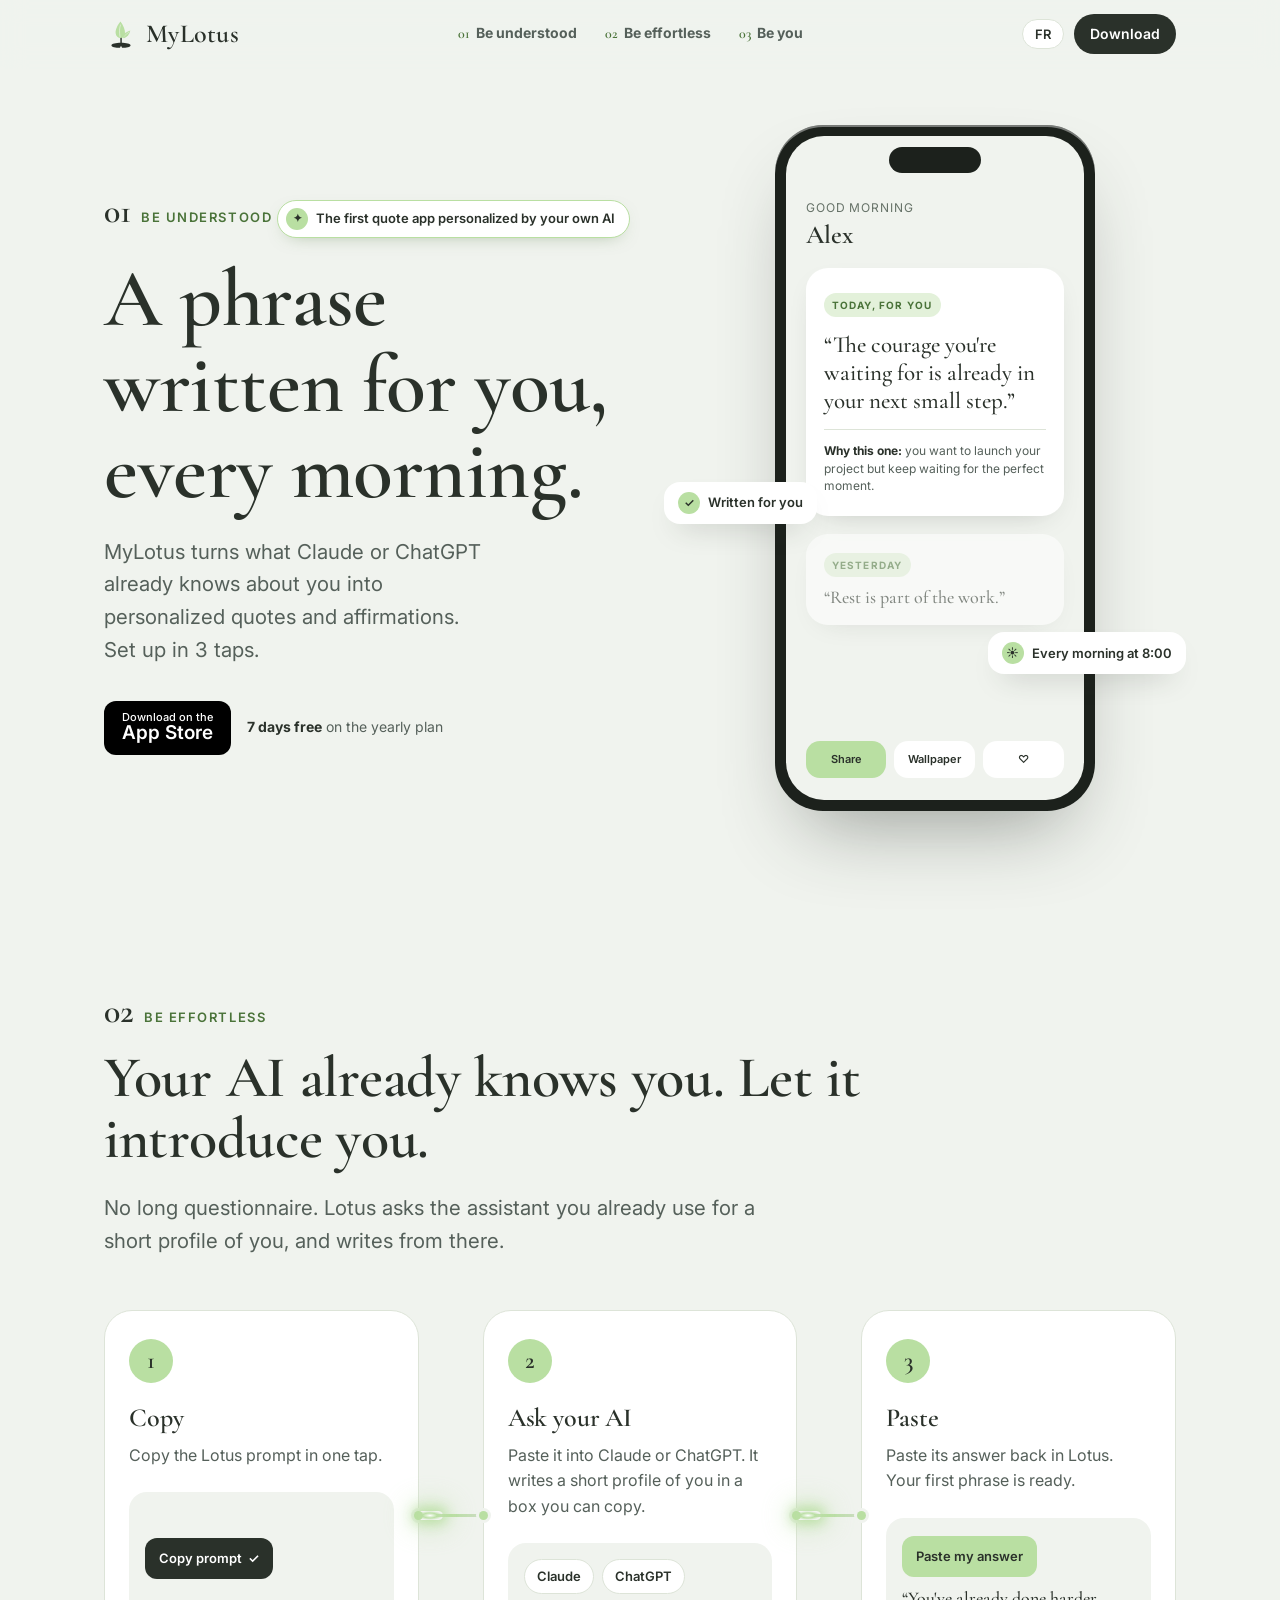
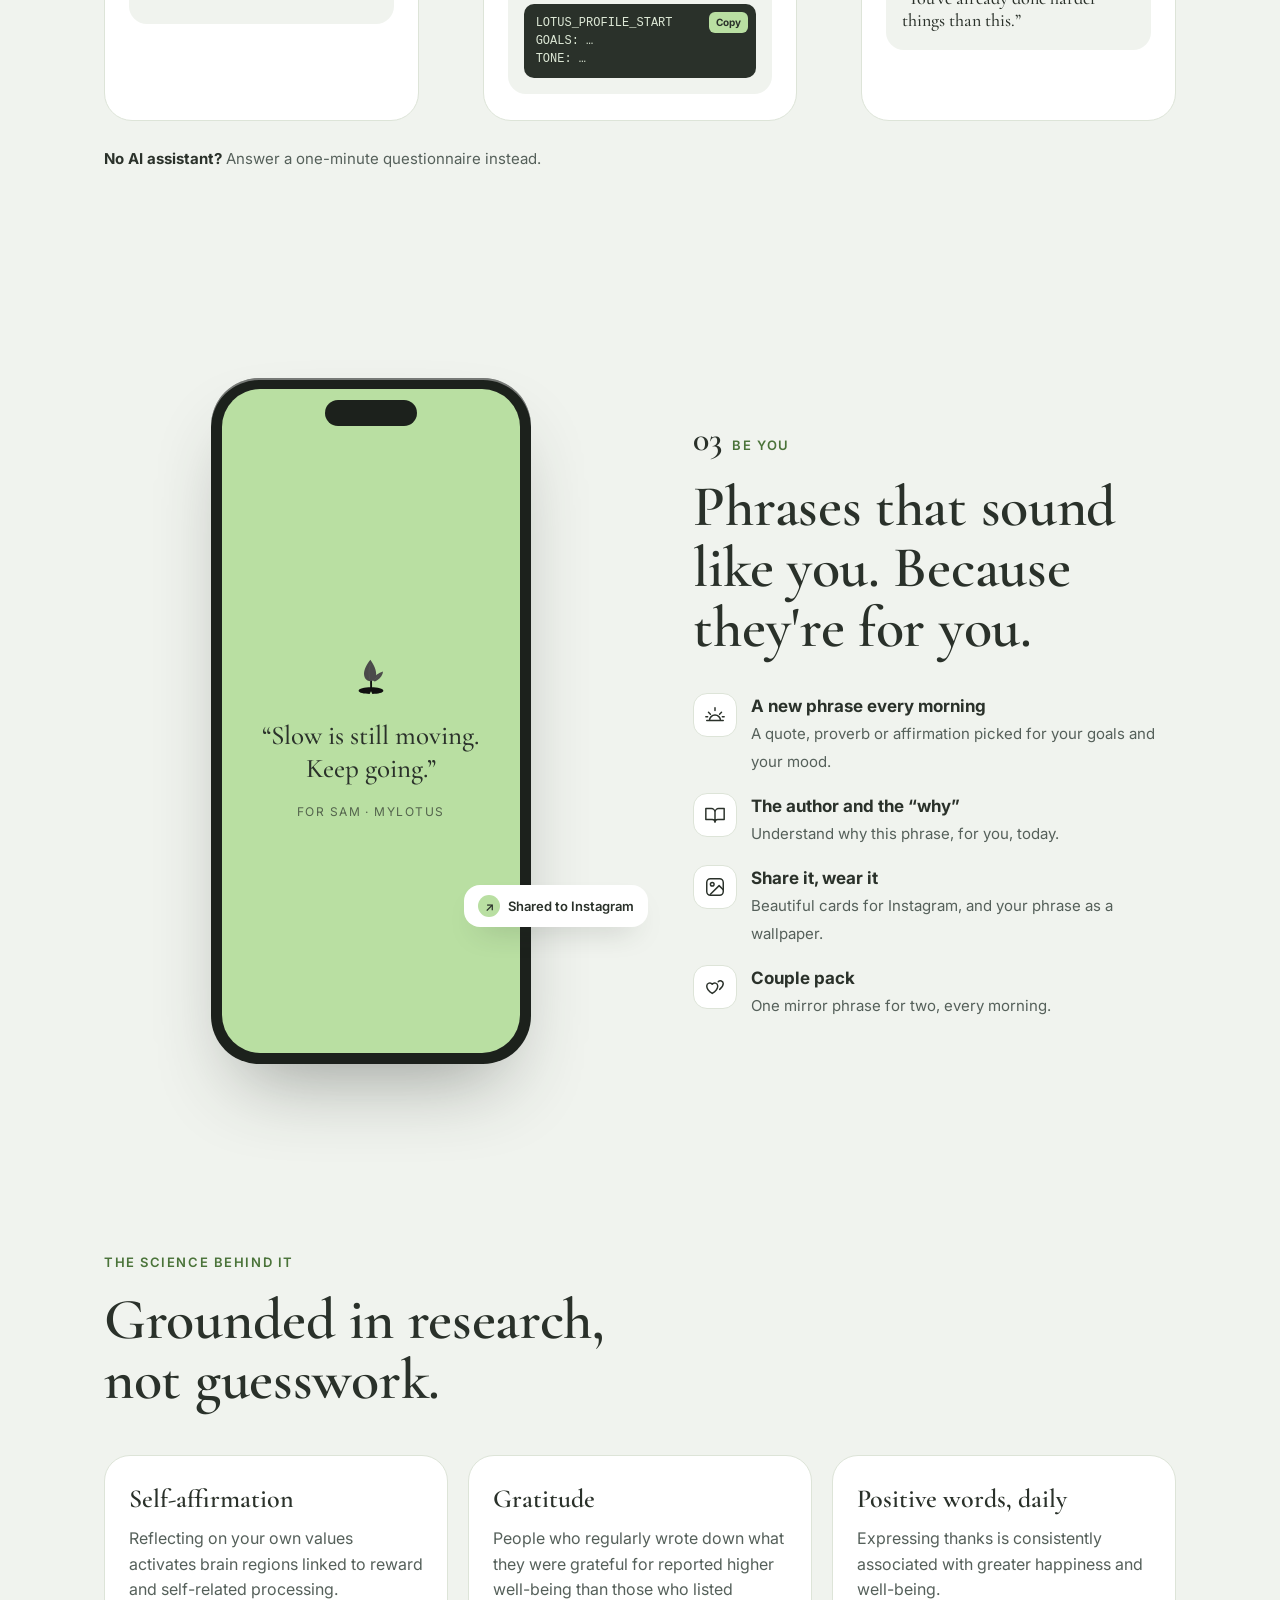
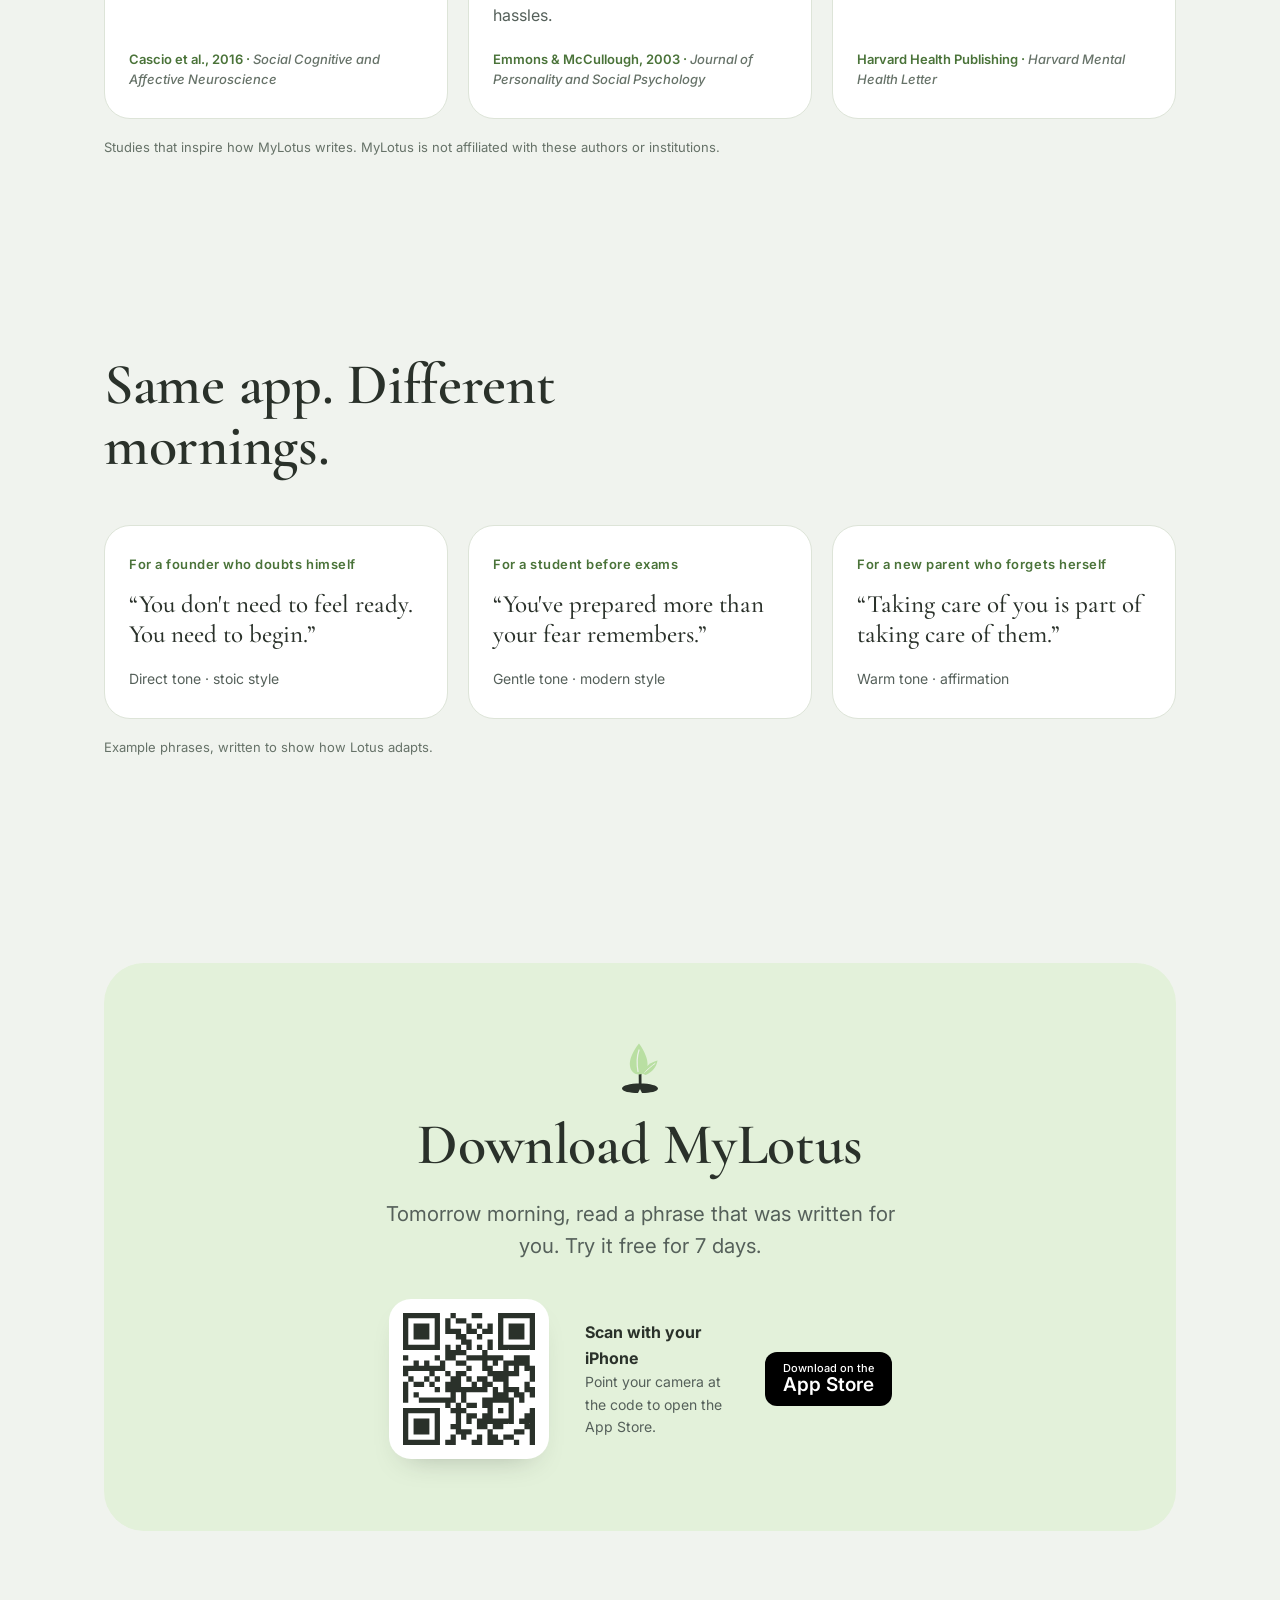
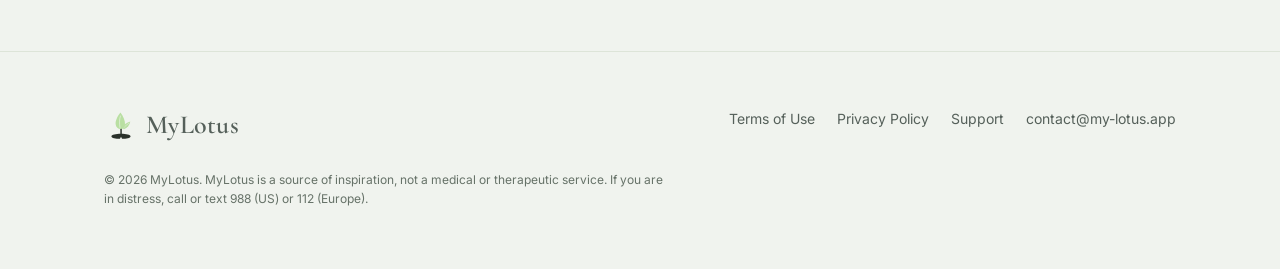
==== index.html @ 2cce99d3 "Landing: hero badge, glowing cord between steps, research section; remove benefits Co-Authored-By: C" ====
<!doctype html>
<html lang="en">
<head>
<meta charset="utf-8">
<meta name="viewport" content="width=device-width, initial-scale=1">
<title>MyLotus: Personalized Quotes &amp; Daily Affirmations</title>
<meta name="description" content="MyLotus turns what Claude or ChatGPT already knows about you into a personalized phrase every morning. Set up in 3 taps.">
<meta property="og:title" content="MyLotus: a phrase written for you, every morning">
<meta property="og:description" content="Personalized quotes and affirmations from what your AI already knows about you. Set up in 3 taps.">
<meta property="og:type" content="website">
<meta property="og:url" content="https://my-lotus.app/">
<meta name="theme-color" content="#F0F3EE">
<link rel="icon" href="/assets/favicon.svg" type="image/svg+xml">
<link rel="preconnect" href="https://fonts.googleapis.com">
<link rel="preconnect" href="https://fonts.gstatic.com" crossorigin>
<link href="https://fonts.googleapis.com/css2?family=Cormorant+Garamond:wght@500;600&family=Inter:wght@400;600;700&display=swap" rel="stylesheet">
<link rel="stylesheet" href="/assets/site.css">
</head>
<body>

<header class="site-header" id="top">
  <div class="container nav">
    <a class="brand" href="#top"><img src="/assets/logo.svg" alt="">MyLotus</a>
    <nav class="nav-links" aria-label="Sections">
      <a href="#one"><span>01</span><b data-i18n="nav1">Be understood</b></a>
      <a href="#two"><span>02</span><b data-i18n="nav2">Be effortless</b></a>
      <a href="#three"><span>03</span><b data-i18n="nav3">Be you</b></a>
    </nav>
    <div class="nav-right">
      <button class="lang-btn" id="langBtn" type="button" aria-label="Change language">FR</button>
      <a class="btn-dl js-store" href="#download" data-i18n="navCta">Download</a>
    </div>
  </div>
</header>

<main>

<!-- 01 HERO -->
<section class="hero" id="one">
  <div class="container split">
    <div class="reveal">
      <div class="eyebrow"><b>01</b><span data-i18n="eyebrow1">Be understood</span></div>
      <div class="first-badge"><span class="spark">✦</span><span data-i18n="firstBadge">The first quote app personalized by your own AI</span></div>
      <h1 style="margin-top:18px" data-i18n="h1">A phrase written for you, every morning.</h1>
      <p class="lead" data-i18n="lead1">MyLotus turns what Claude or ChatGPT already knows about you into personalized quotes and affirmations. Set up in 3 taps.</p>
      <div class="cta-row">
        <a class="badge js-store" href="#download"><img class="js-badge" src="https://tools.applemarketingtools.com/api/badges/download-on-the-app-store/black/en-us?size=250x83" alt="Download on the App Store" width="162" height="54"></a>
        <span class="trial" data-i18n="trial"><strong>7 days free</strong> on the yearly plan</span>
      </div>
    </div>
    <div class="split-media media-wrap reveal">
      <div class="phone" aria-hidden="true">
        <div class="screen">
          <div class="hello" data-i18n="mHello">Good morning</div>
          <div class="name">Alex</div>
          <div class="qcard">
            <span class="tag" data-i18n="mTag">Today, for you</span>
            <blockquote data-i18n="mQuote">“The courage you're waiting for is already in your next small step.”</blockquote>
            <div class="why" data-i18n="mWhy"><b>Why this one:</b> you want to launch your project but keep waiting for the perfect moment.</div>
          </div>
          <div class="qcard soft">
            <span class="tag" data-i18n="mTag2">Yesterday</span>
            <blockquote data-i18n="mQuote2">“Rest is part of the work.”</blockquote>
          </div>
          <div class="actions"><span class="on" data-i18n="mShare">Share</span><span data-i18n="mWall">Wallpaper</span><span>♡</span></div>
        </div>
      </div>
      <div class="float f1"><i>✓</i><span data-i18n="float1">Written for you</span></div>
      <div class="float f2"><i>☀</i><span data-i18n="float2">Every morning at 8:00</span></div>
    </div>
  </div>
</section>

<!-- 02 HOW IT WORKS -->
<section id="two">
  <div class="container">
    <div class="steps-head reveal">
      <div class="eyebrow"><b>02</b><span data-i18n="eyebrow2">Be effortless</span></div>
      <h2 style="margin-top:18px" data-i18n="h2">Your AI already knows you. Let it introduce you.</h2>
      <p class="lead" style="max-width:52ch" data-i18n="lead2">No long questionnaire. Lotus asks the assistant you already use for a short profile of you, and writes from there.</p>
    </div>
    <div class="steps">
      <div class="step reveal">
        <div class="num">1</div>
        <h3 data-i18n="s1t">Copy</h3>
        <p data-i18n="s1p">Copy the Lotus prompt in one tap.</p>
        <div class="mock"><span class="pill ink" data-i18n="s1m">Copy prompt&nbsp;&nbsp;✓</span></div>
      </div>
      <div class="link" aria-hidden="true"><i></i></div>
      <div class="step reveal">
        <div class="num">2</div>
        <h3 data-i18n="s2t">Ask your AI</h3>
        <p data-i18n="s2p">Paste it into Claude or ChatGPT. It writes a short profile of you in a box you can copy.</p>
        <div class="mock">
          <div class="chips"><span class="ai-chip"><img src="/assets/ai-claude.svg" alt="" onerror="this.remove()">Claude</span><span class="ai-chip"><img src="/assets/ai-chatgpt.svg" alt="" onerror="this.remove()">ChatGPT</span></div>
          <div class="code"><em data-i18n="s2copy">Copy</em>LOTUS_PROFILE_START<br>GOALS: …<br>TONE: …</div>
        </div>
      </div>
      <div class="link l2" aria-hidden="true"><i></i></div>
      <div class="step reveal">
        <div class="num">3</div>
        <h3 data-i18n="s3t">Paste</h3>
        <p data-i18n="s3p">Paste its answer back in Lotus. Your first phrase is ready.</p>
        <div class="mock">
          <span class="pill sage" data-i18n="s3m">Paste my answer</span>
          <div class="mini-quote" data-i18n="s3q">“You've already done harder things than this.”</div>
        </div>
      </div>
    </div>
    <p class="alt reveal" data-i18n="alt"><b>No AI assistant?</b> Answer a one-minute questionnaire instead.</p>
  </div>
</section>

<!-- 03 FEATURES -->
<section id="three">
  <div class="container split reverse">
    <div class="reveal">
      <div class="eyebrow"><b>03</b><span data-i18n="eyebrow3">Be you</span></div>
      <h2 style="margin-top:18px" data-i18n="h3">Phrases that sound like you. Because they're for you.</h2>
      <ul class="features">
        <li><div class="ic"><svg viewBox="0 0 24 24" fill="none" stroke="#2A312A" stroke-width="1.6" stroke-linecap="round" stroke-linejoin="round"><path d="M3 18h18M6 18a6 6 0 0 1 12 0M12 4v3M4.9 9.1l2.1 2.1M19.1 9.1 17 11.2M2 14h2M20 14h2"/></svg></div><div><strong data-i18n="f1t">A new phrase every morning</strong><span data-i18n="f1p">A quote, proverb or affirmation picked for your goals and your mood.</span></div></li>
        <li><div class="ic"><svg viewBox="0 0 24 24" fill="none" stroke="#2A312A" stroke-width="1.6" stroke-linecap="round" stroke-linejoin="round"><path d="M2 5h6a4 4 0 0 1 4 4v11a3 3 0 0 0-3-3H2zM22 5h-6a4 4 0 0 0-4 4v11a3 3 0 0 1 3-3h7z"/></svg></div><div><strong data-i18n="f2t">The author and the “why”</strong><span data-i18n="f2p">Understand why this phrase, for you, today.</span></div></li>
        <li><div class="ic"><svg viewBox="0 0 24 24" fill="none" stroke="#2A312A" stroke-width="1.6" stroke-linecap="round" stroke-linejoin="round"><rect x="3" y="3" width="18" height="18" rx="4"/><circle cx="9" cy="9" r="2"/><path d="m21 15-4.5-4.5L7 20"/></svg></div><div><strong data-i18n="f3t">Share it, wear it</strong><span data-i18n="f3p">Beautiful cards for Instagram, and your phrase as a wallpaper.</span></div></li>
        <li><div class="ic"><svg viewBox="0 0 24 24" fill="none" stroke="#2A312A" stroke-width="1.6" stroke-linecap="round" stroke-linejoin="round"><path d="M9 19s-6-3.6-6-8.2A3.3 3.3 0 0 1 9 9a3.3 3.3 0 0 1 6 1.8C15 15.4 9 19 9 19z"/><path d="M15.5 6.2A3.2 3.2 0 0 1 21 8.3c0 2.6-2.2 4.9-3.9 6.3"/></svg></div><div><strong data-i18n="f4t">Couple pack</strong><span data-i18n="f4p">One mirror phrase for two, every morning.</span></div></li>
      </ul>
    </div>
    <div class="split-media media-wrap reveal">
      <div class="phone" aria-hidden="true">
        <div class="screen" style="background:#B9DFA2;justify-content:center;padding:62px 22px 30px">
          <img src="/assets/logo.svg" alt="" style="width:44px;margin:0 auto 22px;filter:grayscale(1) brightness(.35)">
          <blockquote style="margin:0;font:500 27px/1.22 var(--serif);text-align:center" data-i18n="m2Quote">“Slow is still moving. Keep going.”</blockquote>
          <div style="text-align:center;margin-top:16px;font-size:12px;letter-spacing:.12em;text-transform:uppercase;color:#2A312A;opacity:.7" data-i18n="m2Author">For Sam · MyLotus</div>
        </div>
      </div>
      <div class="float f2"><i>↗</i><span data-i18n="float3">Shared to Instagram</span></div>
    </div>
  </div>
</section>

<!-- RESEARCH -->
<section class="research">
  <div class="container">
    <div class="eyebrow reveal"><span data-i18n="resEyebrow">The science behind it</span></div>
    <h2 style="margin-top:14px;max-width:20ch" class="reveal" data-i18n="resH">Grounded in research, not guesswork.</h2>
    <div class="rgrid">
      <a class="rcard reveal" href="https://pmc.ncbi.nlm.nih.gov/articles/PMC4814782/" target="_blank" rel="noopener">
        <div class="rtopic" data-i18n="r1t">Self-affirmation</div>
        <p data-i18n="r1p">Reflecting on your own values activates brain regions linked to reward and self-related processing.</p>
        <div class="rsrc">Cascio et al., 2016 · <em>Social Cognitive and Affective Neuroscience</em></div>
      </a>
      <a class="rcard reveal" href="https://doi.org/10.1037/0022-3514.84.2.377" target="_blank" rel="noopener">
        <div class="rtopic" data-i18n="r2t">Gratitude</div>
        <p data-i18n="r2p">People who regularly wrote down what they were grateful for reported higher well-being than those who listed hassles.</p>
        <div class="rsrc">Emmons &amp; McCullough, 2003 · <em>Journal of Personality and Social Psychology</em></div>
      </a>
      <a class="rcard reveal" href="https://www.health.harvard.edu/press_release/a-simple-thanks-may-boost-well-being" target="_blank" rel="noopener">
        <div class="rtopic" data-i18n="r3t">Positive words, daily</div>
        <p data-i18n="r3p">Expressing thanks is consistently associated with greater happiness and well-being.</p>
        <div class="rsrc">Harvard Health Publishing · <em>Harvard Mental Health Letter</em></div>
      </a>
    </div>
    <p class="rnote reveal" data-i18n="resNote">Studies that inspire how MyLotus writes. MyLotus is not affiliated with these authors or institutions.</p>
  </div>
</section>

<!-- EXAMPLES -->
<section>
  <div class="container">
    <h2 class="reveal" style="max-width:20ch" data-i18n="exH">Same app. Different mornings.</h2>
    <div class="egrid">
      <div class="ecard reveal"><div class="for" data-i18n="e1f">For a founder who doubts himself</div><blockquote data-i18n="e1q">“You don't need to feel ready. You need to begin.”</blockquote><div class="why" data-i18n="e1w">Direct tone · stoic style</div></div>
      <div class="ecard reveal"><div class="for" data-i18n="e2f">For a student before exams</div><blockquote data-i18n="e2q">“You've prepared more than your fear remembers.”</blockquote><div class="why" data-i18n="e2w">Gentle tone · modern style</div></div>
      <div class="ecard reveal"><div class="for" data-i18n="e3f">For a new parent who forgets herself</div><blockquote data-i18n="e3q">“Taking care of you is part of taking care of them.”</blockquote><div class="why" data-i18n="e3w">Warm tone · affirmation</div></div>
    </div>
    <p class="note reveal" data-i18n="exNote">Example phrases, written to show how Lotus adapts.</p>
  </div>
</section>

<!-- DOWNLOAD -->
<section class="download" id="download">
  <div class="container">
    <div class="dl-box reveal">
      <img src="/assets/logo.svg" alt="" style="width:64px">
      <h2 style="margin-top:16px" data-i18n="dlH">Download MyLotus</h2>
      <p class="lead" data-i18n="dlP">Tomorrow morning, read a phrase that was written for you. Try it free for 7 days.</p>
      <div class="dl-row">
        <div class="qr-wrap" id="qr" aria-label="QR code to the App Store"></div>
        <div class="scan" data-i18n="scan"><b>Scan with your iPhone</b>Point your camera at the code to open the App Store.</div>
        <a class="badge js-store" href="#download"><img class="js-badge" src="https://tools.applemarketingtools.com/api/badges/download-on-the-app-store/black/en-us?size=250x83" alt="Download on the App Store" width="162" height="54"></a>
      </div>
    </div>
  </div>
</section>

</main>

<footer class="site-footer">
  <div class="container">
    <div class="foot">
      <a class="brand" href="#top"><img src="/assets/logo.svg" alt="">MyLotus</a>
      <div class="foot-links">
        <a href="/terms/" data-i18n="ftTerms">Terms of Use</a>
        <a href="/privacy/" data-i18n="ftPrivacy">Privacy Policy</a>
        <a href="/support/" data-i18n="ftSupport">Support</a>
        <a href="mailto:contact@my-lotus.app">contact@my-lotus.app</a>
      </div>
    </div>
    <p class="disclaimer" data-i18n="disc">© 2026 MyLotus. MyLotus is a source of inspiration, not a medical or therapeutic service. If you are in distress, call or text 988 (US) or 112 (Europe).</p>
  </div>
</footer>

<script src="/assets/qrcode.js"></script>
<script>
/* ====== ONE SETTING TO CHANGE ======
   Your App Store link. Find the numeric "Apple ID" in
   App Store Connect → MyLotus → App Information, then replace the zeros. */
var APP_STORE_URL = "https://apps.apple.com/app/id0000000000";
/* =================================== */

var FR = {
  firstBadge:"La première app de citations personnalisée par ta propre IA", resEyebrow:"La science derrière", resH:"Fondé sur la recherche, pas sur le hasard.", r1t:"Auto-affirmation", r1p:"Réfléchir à ses propres valeurs active les zones du cerveau liées à la récompense et à la perception de soi.", r2t:"Gratitude", r2p:"Les personnes qui notaient régulièrement ce dont elles étaient reconnaissantes déclaraient un meilleur bien-être que celles qui notaient leurs tracas.", r3t:"Des mots positifs, chaque jour", r3p:"Exprimer sa gratitude est régulièrement associé à plus de bonheur et de bien-être.", resNote:"Des études qui inspirent l’écriture de MyLotus. MyLotus n’est affilié à aucun de ces auteurs ni institutions.", nav1:"Être compris·e", nav2:"Sans effort", nav3:"Être soi", navCta:"Télécharger",
  eyebrow1:"Être compris·e", h1:"Une phrase écrite pour toi, chaque matin.",
  lead1:"MyLotus transforme ce que Claude ou ChatGPT sait déjà de toi en citations et affirmations personnalisées. Prêt en 3 clics.",
  trial:"<strong>7 jours gratuits</strong> avec l'offre annuelle",
  mHello:"Bonjour", mTag:"Aujourd'hui, pour toi",
  mQuote:"« Le courage que tu attends est déjà dans ton prochain petit pas. »",
  mWhy:"<b>Pourquoi celle-ci :</b> tu veux lancer ton projet mais tu attends toujours le moment parfait.",
  mTag2:"Hier", mQuote2:"« Le repos fait partie du travail. »", mShare:"Partager", mWall:"Fond d'écran", float1:"Écrite pour toi", float2:"Chaque matin à 8h00",
  eyebrow2:"Sans effort", h2:"Ton IA te connaît déjà. Laisse-la te présenter.",
  lead2:"Pas de long questionnaire. Lotus demande à l'assistant que tu utilises déjà un court profil de toi, et écrit à partir de là.",
  s1t:"Copie", s1p:"Copie le prompt Lotus en un clic.", s1m:"Copier le prompt&nbsp;&nbsp;✓",
  s2t:"Demande à ton IA", s2p:"Colle-le dans Claude ou ChatGPT. Il écrit un court profil de toi dans un bloc à copier.", s2copy:"Copier",
  s3t:"Colle", s3p:"Colle sa réponse dans Lotus. Ta première phrase est prête.", s3m:"Coller ma réponse",
  s3q:"« Tu as déjà traversé plus difficile que ça. »",
  alt:"<b>Pas d'assistant IA ?</b> Réponds plutôt à un questionnaire d'une minute.",
  eyebrow3:"Être soi", h3:"Des phrases qui te ressemblent. Parce qu'elles sont pour toi.",
  f1t:"Une nouvelle phrase chaque matin", f1p:"Une citation, un proverbe ou une affirmation choisis pour tes objectifs et ton humeur.",
  f2t:"L'auteur et le « pourquoi »", f2p:"Comprends pourquoi cette phrase, pour toi, aujourd'hui.",
  f3t:"Partage-la, garde-la", f3p:"De belles cartes pour Instagram, et ta phrase en fond d'écran.",
  f4t:"Pack couple", f4p:"Une phrase miroir pour deux, chaque matin.",
  m2Quote:"« Avancer lentement, c'est toujours avancer. »", m2Author:"Pour Sam · MyLotus", float3:"Partagée sur Instagram",
  benEyebrow:"Bénéfices", benH:"Quelques mots. De vrais matins.",
  b1t:"Commencer la journée avec intention", b1p:"Une phrase, une minute, avant le bruit de la journée.",
  b2t:"Des mots qui collent à ta vie", b2p:"Pas des citations génériques pour tout le monde. Des phrases adaptées à tes objectifs, tes défis et le ton qui te parle.",
  b3t:"Inspiré par la recherche sur le bien-être", b3p:"L'auto-affirmation, la gratitude et le recadrage positif guident l'écriture de chaque phrase.",
  b4t:"Confidentiel par nature", b4p:"Pas de pub. Tes données ne sont jamais vendues. Supprime ton compte quand tu veux dans les Réglages.",
  exH:"Même app. Des matins différents.",
  e1f:"Pour un fondateur qui doute de lui", e1q:"« Tu n'as pas besoin de te sentir prêt. Tu as besoin de commencer. »", e1w:"Ton direct · style stoïcien",
  e2f:"Pour une étudiante avant ses examens", e2q:"« Tu t'es préparée plus que ta peur ne s'en souvient. »", e2w:"Ton doux · style moderne",
  e3f:"Pour une jeune maman qui s'oublie", e3q:"« Prendre soin de toi, c'est aussi prendre soin d'eux. »", e3w:"Ton chaleureux · affirmation",
  exNote:"Exemples de phrases, écrits pour montrer comment Lotus s'adapte.",
  dlH:"Télécharge MyLotus", dlP:"Demain matin, lis une phrase écrite pour toi. Essaie gratuitement pendant 7 jours.",
  scan:"<b>Scanne avec ton iPhone</b>Vise le code avec l'appareil photo pour ouvrir l'App Store.",
  ftTerms:"Conditions d'utilisation", ftPrivacy:"Confidentialité", ftSupport:"Aide",
  disc:"© 2026 MyLotus. MyLotus est une source d'inspiration, pas un service médical ou thérapeutique. Si tu traverses une détresse, appelle le 3114 (France) ou le 112 (Europe)."
};

(function(){
  var EN = {};
  document.querySelectorAll('[data-i18n]').forEach(function(el){ EN[el.dataset.i18n] = el.innerHTML; });
  var btn = document.getElementById('langBtn');
  function setLang(l){
    var d = l === 'fr' ? FR : EN;
    document.documentElement.lang = l;
    document.querySelectorAll('[data-i18n]').forEach(function(el){ if (d[el.dataset.i18n]) el.innerHTML = d[el.dataset.i18n]; });
    document.querySelectorAll('.js-badge').forEach(function(img){
      img.src = 'https://tools.applemarketingtools.com/api/badges/download-on-the-app-store/black/' + (l === 'fr' ? 'fr-fr' : 'en-us') + '?size=250x83';
      img.alt = l === 'fr' ? "Télécharger dans l'App Store" : 'Download on the App Store';
    });
    btn.textContent = l === 'fr' ? 'EN' : 'FR';
    try { localStorage.setItem('lotus-lang', l); } catch (e) {}
  }
  var saved = null; try { saved = localStorage.getItem('lotus-lang'); } catch (e) {}
  var start = saved || ((navigator.language || '').toLowerCase().indexOf('fr') === 0 ? 'fr' : 'en');
  setLang(start);
  btn.addEventListener('click', function(){ setLang(document.documentElement.lang === 'fr' ? 'en' : 'fr'); });

  // App Store links + QR
  var live = APP_STORE_URL.indexOf('id0000000000') === -1;
  document.querySelectorAll('.js-store').forEach(function(a){
    if (live) { a.href = APP_STORE_URL; a.target = '_blank'; a.rel = 'noopener'; }
  });
  if (window.qrcode) {
    var q = qrcode(0, 'M'); q.addData(live ? APP_STORE_URL : 'https://my-lotus.app/'); q.make();
    document.getElementById('qr').innerHTML = q.createSvgTag({ cellSize: 4, margin: 0, scalable: true }).replace('fill="black"', 'fill="#2A312A"');
  }
  // Fallback if Apple's badge image can't load
  document.querySelectorAll('.js-badge').forEach(function(img){
    img.addEventListener('error', function(){
      var span = document.createElement('span'); span.className = 'badge-fallback';
      span.innerHTML = document.documentElement.lang === 'fr' ? "<small>Télécharger dans</small>l'App Store" : '<small>Download on the</small>App Store';
      img.replaceWith(span);
    });
  });

  // Header border on scroll
  var header = document.querySelector('.site-header');
  function onScroll(){ header.classList.toggle('scrolled', window.scrollY > 8); }
  window.addEventListener('scroll', onScroll, { passive: true }); onScroll();

  // Reveal on scroll
  var els = document.querySelectorAll('.reveal');
  if ('IntersectionObserver' in window) {
    var io = new IntersectionObserver(function(entries){
      entries.forEach(function(e){ if (e.isIntersecting) { e.target.classList.add('in'); io.unobserve(e.target); } });
    }, { threshold: 0.12 });
    els.forEach(function(el){ io.observe(el); });
  } else { els.forEach(function(el){ el.classList.add('in'); }); }
})();
</script>
</body>
</html>
---- assets/site.css ----
:root{
  --bg:#F0F3EE; --card:#FFFFFF; --sage:#B9DFA2; --sage-soft:#E3F1DA; --sage-deep:#4A7339;
  --ink:#2A312A; --body:#55605A; --muted:#667268; --line:#DDE4D8;
  --serif:"Cormorant Garamond",Georgia,serif; --sans:"Inter",-apple-system,BlinkMacSystemFont,"Segoe UI",Roboto,sans-serif;
  color-scheme:light;
}
*{box-sizing:border-box}
html{scroll-behavior:smooth;-webkit-text-size-adjust:100%}
body{margin:0;background:var(--bg);color:var(--ink);font:17px/1.6 var(--sans);overflow-x:hidden}
a{color:inherit}
img,svg{display:block;max-width:100%}
.container{max-width:1120px;margin:0 auto;padding:0 24px}

/* Header */
.site-header{position:sticky;top:0;z-index:20;background:rgba(240,243,238,.88);backdrop-filter:saturate(1.4) blur(12px);-webkit-backdrop-filter:saturate(1.4) blur(12px);border-bottom:1px solid transparent;transition:border-color .2s}
.site-header.scrolled{border-bottom-color:var(--line)}
.nav{display:flex;align-items:center;justify-content:space-between;height:68px;gap:16px}
.brand{display:flex;align-items:center;gap:8px;text-decoration:none;font:600 26px/1 var(--serif);letter-spacing:.01em}
.brand img{width:34px;height:34px}
.nav-links{display:flex;align-items:center;gap:28px;font-size:14px}
.nav-links a{text-decoration:none;color:var(--body);display:flex;gap:6px;align-items:baseline}
.nav-links a span{font-family:var(--serif);font-weight:600;color:var(--sage-deep)}
.nav-links a:hover{color:var(--ink)}
.nav-right{display:flex;align-items:center;gap:10px}
.lang-btn{border:1px solid var(--line);background:var(--card);border-radius:999px;padding:6px 12px;font:600 13px var(--sans);color:var(--ink);cursor:pointer}
.btn-dl{background:var(--ink);color:#fff;text-decoration:none;border-radius:999px;padding:9px 16px;font-size:14px;font-weight:600;white-space:nowrap}

/* Type */
.eyebrow{display:inline-flex;align-items:baseline;gap:10px;font-size:13px;font-weight:600;letter-spacing:.12em;text-transform:uppercase;color:var(--sage-deep)}
.eyebrow b{font:600 34px/1 var(--serif);letter-spacing:0;color:var(--ink)}
h1,h2,h3{font-family:var(--serif);font-weight:600;line-height:1.05;margin:0;letter-spacing:-.005em}
h1{font-size:clamp(46px,6.4vw,84px)}
h2{font-size:clamp(36px,4.6vw,58px)}
h3{font-size:26px;line-height:1.15}
.lead{font-size:clamp(18px,1.6vw,21px);color:var(--body);max-width:34ch;margin:22px 0 0}
.muted{color:var(--muted)}

/* Sections */
section{padding:96px 0}
.split{display:grid;grid-template-columns:1.05fr .95fr;gap:56px;align-items:center}
.split.reverse .split-media{order:-1}
.hero{padding:56px 0 88px}
.hero .lead{max-width:30ch}
.cta-row{display:flex;flex-wrap:wrap;align-items:center;gap:16px;margin-top:34px}
.badge img{height:54px;width:auto}
.trial{font-size:14px;color:var(--body)}
.trial strong{color:var(--ink)}

/* Phone mockup */
.phone{position:relative;width:min(320px,100%);aspect-ratio:9/19.3;margin:0 auto;border-radius:48px;background:#1c211c;padding:11px;box-shadow:0 40px 80px -30px rgba(42,49,42,.45),0 2px 0 rgba(255,255,255,.4) inset}
.phone::before{content:"";position:absolute;top:22px;left:50%;transform:translateX(-50%);width:92px;height:26px;background:#1c211c;border-radius:20px;z-index:2}
.screen{height:100%;border-radius:38px;background:var(--bg);overflow:hidden;display:flex;flex-direction:column;padding:62px 20px 22px}
.screen .hello{font-size:12px;color:var(--muted);letter-spacing:.08em;text-transform:uppercase}
.screen .name{font:600 26px/1.1 var(--serif);margin-top:4px}
.qcard{margin-top:18px;background:var(--card);border-radius:22px;padding:22px 18px;box-shadow:0 10px 30px -18px rgba(42,49,42,.35)}
.qcard .tag{display:inline-block;font-size:10px;font-weight:700;letter-spacing:.12em;text-transform:uppercase;background:var(--sage-soft);color:var(--sage-deep);padding:4px 8px;border-radius:999px}
.qcard blockquote{margin:14px 0 0;font:500 23px/1.22 var(--serif);color:var(--ink)}
.qcard .why{margin-top:14px;padding-top:12px;border-top:1px solid var(--line);font-size:12px;line-height:1.45;color:var(--body)}
.qcard .why b{color:var(--ink)}
.screen .actions{margin-top:auto;display:flex;gap:8px}
.screen .actions span{flex:1;text-align:center;font-size:11px;font-weight:600;padding:10px 0;border-radius:14px;background:var(--card);color:var(--ink)}
.screen .actions span.on{background:var(--sage)}
.float{position:absolute;background:var(--card);border-radius:16px;padding:10px 14px;font-size:13px;font-weight:600;box-shadow:0 14px 30px -16px rgba(42,49,42,.4);display:flex;align-items:center;gap:8px;white-space:nowrap}
.float i{width:22px;height:22px;border-radius:50%;background:var(--sage);display:grid;place-items:center;font-style:normal;font-size:12px}
.media-wrap{position:relative}
.f1{top:52%;left:-6%}
.f2{bottom:20%;right:-2%}

/* Steps */
.steps-head{max-width:760px}
.steps{display:grid;grid-template-columns:repeat(3,1fr);gap:20px;margin-top:52px}
.step{background:var(--card);border-radius:28px;padding:28px 24px 26px;display:flex;flex-direction:column;border:1px solid var(--line)}
.step .num{width:44px;height:44px;border-radius:50%;background:var(--sage);display:grid;place-items:center;font:600 24px/1 var(--serif)}
.step h3{margin-top:20px}
.step p{margin:10px 0 0;color:var(--body);font-size:16px}
.mock{margin-top:24px;background:var(--bg);border-radius:18px;padding:16px;min-height:132px;display:flex;flex-direction:column;justify-content:center;gap:10px;font-size:13px}
.pill{align-self:flex-start;border-radius:12px;padding:10px 14px;font-weight:600}
.pill.ink{background:var(--ink);color:#fff}
.pill.sage{background:var(--sage);color:var(--ink)}
.chips{display:flex;gap:8px}
.chips span{background:var(--card);border:1px solid var(--line);border-radius:999px;padding:6px 12px;font-weight:600}
.bubble{background:var(--card);border-radius:14px 14px 14px 4px;padding:10px 12px;color:var(--body)}
.code{background:#2A312A;color:#DDE8D6;border-radius:10px;padding:10px 12px;font:12px/1.5 ui-monospace,SFMono-Regular,Menlo,monospace;position:relative}
.code em{position:absolute;top:8px;right:8px;font-style:normal;font-family:var(--sans);font-size:10px;font-weight:700;background:var(--sage);color:var(--ink);padding:3px 7px;border-radius:6px}
.mini-quote{font:500 18px/1.25 var(--serif);color:var(--ink)}
.alt{margin-top:26px;font-size:15px;color:var(--body)}
.alt b{color:var(--ink)}

/* Features */
.features{list-style:none;padding:0;margin:34px 0 0;display:grid;gap:18px}
.features li{display:grid;grid-template-columns:44px 1fr;gap:14px;align-items:start}
.features .ic{width:44px;height:44px;border-radius:14px;background:var(--card);border:1px solid var(--line);display:grid;place-items:center}
.features .ic svg{width:22px;height:22px}
.features strong{display:block;font-size:17px}
.features span{color:var(--body);font-size:15px}

/* Benefits */
.benefits{background:var(--ink);color:#EEF2EB;border-radius:40px;margin:0 24px;padding:88px 0}
.benefits h2{color:#fff}
.benefits .eyebrow{color:var(--sage)}
.benefits .eyebrow b{color:#fff}
.bgrid{display:grid;grid-template-columns:repeat(2,1fr);gap:20px;margin-top:48px}
.bcard{border:1px solid rgba(185,223,162,.22);border-radius:26px;padding:30px 28px}
.bcard .n{font:600 44px/1 var(--serif);color:var(--sage)}
.bcard h3{color:#fff;margin-top:14px}
.bcard p{margin:10px 0 0;color:#C9D3C5;font-size:16px}

/* Examples */
.egrid{display:grid;grid-template-columns:repeat(3,1fr);gap:20px;margin-top:48px}
.ecard{background:var(--card);border-radius:26px;padding:28px 24px;border:1px solid var(--line);display:flex;flex-direction:column}
.ecard .for{font-size:13px;font-weight:600;color:var(--sage-deep);letter-spacing:.04em}
.ecard blockquote{margin:14px 0 0;font:500 25px/1.22 var(--serif)}
.ecard .why{margin-top:auto;padding-top:18px;font-size:14px;color:var(--body)}
.note{margin-top:18px;font-size:13px;color:var(--muted)}

/* Download */
.download{text-align:center}
.dl-box{background:var(--sage-soft);border-radius:40px;padding:72px 24px;display:flex;flex-direction:column;align-items:center}
.dl-box .lead{margin-left:auto;margin-right:auto;max-width:40ch}
.dl-row{display:flex;align-items:center;justify-content:center;gap:36px;margin-top:36px;flex-wrap:wrap}
.qr-wrap{background:#fff;border-radius:22px;padding:14px;box-shadow:0 14px 30px -18px rgba(42,49,42,.35)}
.qr-wrap svg{width:132px;height:132px}
.badge-fallback{display:inline-flex;flex-direction:column;justify-content:center;background:#000;color:#fff;border-radius:12px;height:54px;padding:0 18px;font:600 19px/1.05 var(--sans)}
.badge-fallback small{font-size:11px;font-weight:500}
.qcard.soft{opacity:.55;padding:16px 18px}
.qcard.soft blockquote{font-size:18px;margin-top:10px}
.scan{font-size:14px;color:var(--body);max-width:16ch;text-align:left}
.scan b{display:block;color:var(--ink);font-size:16px}

/* Footer */
.site-footer{padding:56px 0 48px;border-top:1px solid var(--line);margin-top:24px;font-size:14px;color:var(--body)}
.foot{display:flex;justify-content:space-between;align-items:flex-start;gap:24px;flex-wrap:wrap}
.foot-links{display:flex;gap:22px;flex-wrap:wrap}
.foot-links a{text-decoration:none}
.foot-links a:hover{color:var(--ink)}
.disclaimer{margin-top:28px;font-size:12px;color:var(--muted);max-width:70ch}

/* Legal pages */
.legal{max-width:760px;margin:0 auto;padding:48px 24px 40px}
.legal h1{font-size:clamp(40px,6vw,56px)}
.legal h2{font-size:28px;margin:40px 0 10px}
.legal h3{font-size:20px;font-family:var(--sans);font-weight:700;margin:24px 0 6px}
.legal p,.legal li{color:var(--body)}
.legal strong{color:var(--ink)}
.legal a{color:var(--sage-deep)}
.legal .date{color:var(--muted);font-size:14px;margin:10px 0 24px}
.legal .box{background:var(--card);border:1px solid var(--line);border-radius:20px;padding:18px 22px;margin:18px 0}
.legal ul{padding-left:20px}
.legal li{margin:6px 0}
.legal hr{border:none;border-top:1px solid var(--line);margin:64px 0}
.lang-switch{display:inline-flex;border:1px solid var(--line);border-radius:999px;overflow:hidden;background:var(--card);margin-top:8px}
.lang-switch a{padding:7px 16px;text-decoration:none;font-size:14px;font-weight:600}
.lang-switch a+a{border-left:1px solid var(--line)}
.btn-mail{display:inline-block;background:var(--ink);color:#fff!important;text-decoration:none;border-radius:999px;padding:11px 20px;font-weight:600;margin-top:6px}

/* Reveal */
.reveal{opacity:0;transform:translateY(18px);transition:opacity .7s ease,transform .7s ease}
.reveal.in{opacity:1;transform:none}
@media (prefers-reduced-motion:reduce){.reveal{opacity:1;transform:none;transition:none}html{scroll-behavior:auto}}

/* Responsive */
@media (max-width:960px){
  .nav-links{display:none}
  .split{grid-template-columns:1fr;gap:48px}
  .split.reverse .split-media{order:0}
  .steps,.egrid{grid-template-columns:1fr}
  .bgrid{grid-template-columns:1fr}
  section{padding:72px 0}
  .hero{padding:32px 0 64px}
  .benefits{margin:0 12px;border-radius:30px;padding:64px 0}
}
@media (max-width:520px){
  .container{padding:0 16px}
  .btn-dl{display:none}
  .f1{display:none}.f2{right:0}
  .dl-box{border-radius:28px;padding:56px 16px}
  .scan{text-align:center}
}
.legal section{padding:28px 0 0}

/* First badge */
.first-badge{display:inline-flex;align-items:center;gap:8px;margin-top:18px;background:var(--card);border:1px solid var(--sage);border-radius:999px;padding:7px 14px 7px 8px;font-size:13px;font-weight:600;color:var(--ink);box-shadow:0 6px 18px -10px rgba(74,115,57,.5)}
.first-badge .spark{width:22px;height:22px;border-radius:50%;background:var(--sage);display:grid;place-items:center;font-size:11px}

/* Steps connected by a glowing cord */
.steps{grid-template-columns:1fr 64px 1fr 64px 1fr;gap:0}
.link{position:relative;align-self:center;height:3px;margin:0 -2px;border-radius:3px;background:linear-gradient(90deg,#CFDCC7,#B9DFA2,#CFDCC7);z-index:1}
.link::before,.link::after{content:"";position:absolute;top:50%;width:9px;height:9px;margin-top:-4.5px;border-radius:50%;background:var(--sage);box-shadow:0 0 0 3px var(--bg)}
.link::before{left:-3px}.link::after{right:-3px}
.link i{position:absolute;top:-3px;left:0;width:26px;height:9px;border-radius:9px;background:radial-gradient(closest-side,#fff,rgba(185,223,162,.95) 55%,rgba(185,223,162,0));box-shadow:0 0 12px 4px rgba(185,223,162,.9),0 0 26px 8px rgba(185,223,162,.45);animation:flowX 2.4s cubic-bezier(.5,0,.5,1) infinite}
.link.l2 i{animation-delay:1.2s}
@keyframes flowX{0%{transform:translateX(-14px);opacity:0}15%{opacity:1}85%{opacity:1}100%{transform:translateX(52px);opacity:0}}
@keyframes flowY{0%{transform:translateY(-10px);opacity:0}15%{opacity:1}85%{opacity:1}100%{transform:translateY(40px);opacity:0}}
.ai-chip{display:inline-flex;align-items:center;gap:7px}
.ai-chip img{width:18px;height:18px;object-fit:contain}

/* Research */
.research{padding:88px 0}
.rgrid{display:grid;grid-template-columns:repeat(3,1fr);gap:20px;margin-top:44px}
.rcard{display:flex;flex-direction:column;text-decoration:none;background:var(--card);border:1px solid var(--line);border-radius:26px;padding:28px 24px;transition:transform .2s,box-shadow .2s}
.rcard:hover{transform:translateY(-3px);box-shadow:0 18px 40px -24px rgba(42,49,42,.45)}
.rtopic{font:600 26px/1.15 var(--serif)}
.rcard p{margin:12px 0 0;color:var(--body);font-size:16px}
.rsrc{margin-top:auto;padding-top:20px;font-size:13px;color:var(--sage-deep);font-weight:600}
.rsrc em{font-weight:500;color:var(--muted)}
.rnote{margin-top:18px;font-size:13px;color:var(--muted)}

@media (max-width:960px){
  .steps{grid-template-columns:1fr}
  .link{justify-self:center;width:3px;height:48px;margin:-2px 0;background:linear-gradient(180deg,#CFDCC7,#B9DFA2,#CFDCC7)}
  .link::before{left:50%;top:-3px;margin:0 0 0 -4.5px}
  .link::after{left:50%;right:auto;top:auto;bottom:-3px;margin:0 0 0 -4.5px}
  .link i{left:-3px;top:0;width:9px;height:24px;animation-name:flowY}
  .rgrid{grid-template-columns:1fr}
  .research{padding:64px 0}
}
@media (prefers-reduced-motion:reduce){.link i{animation:none;opacity:0}}
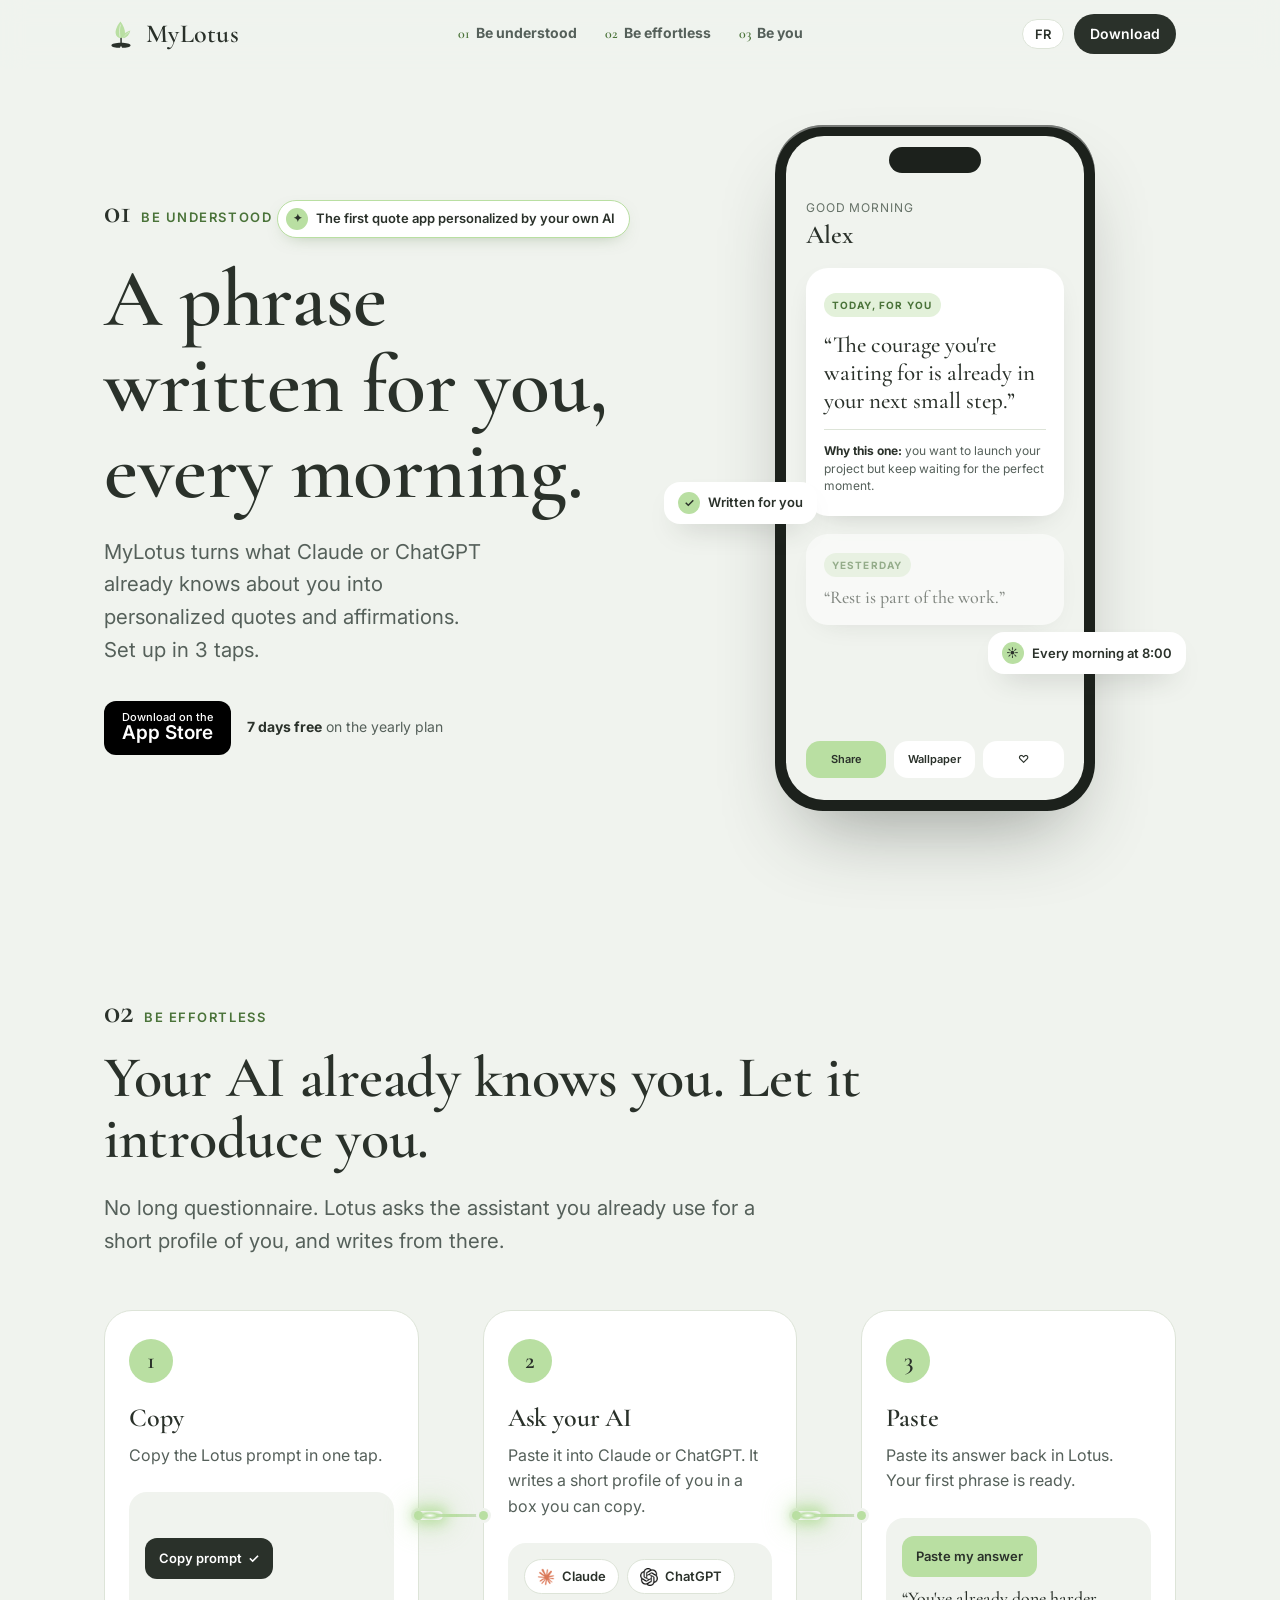
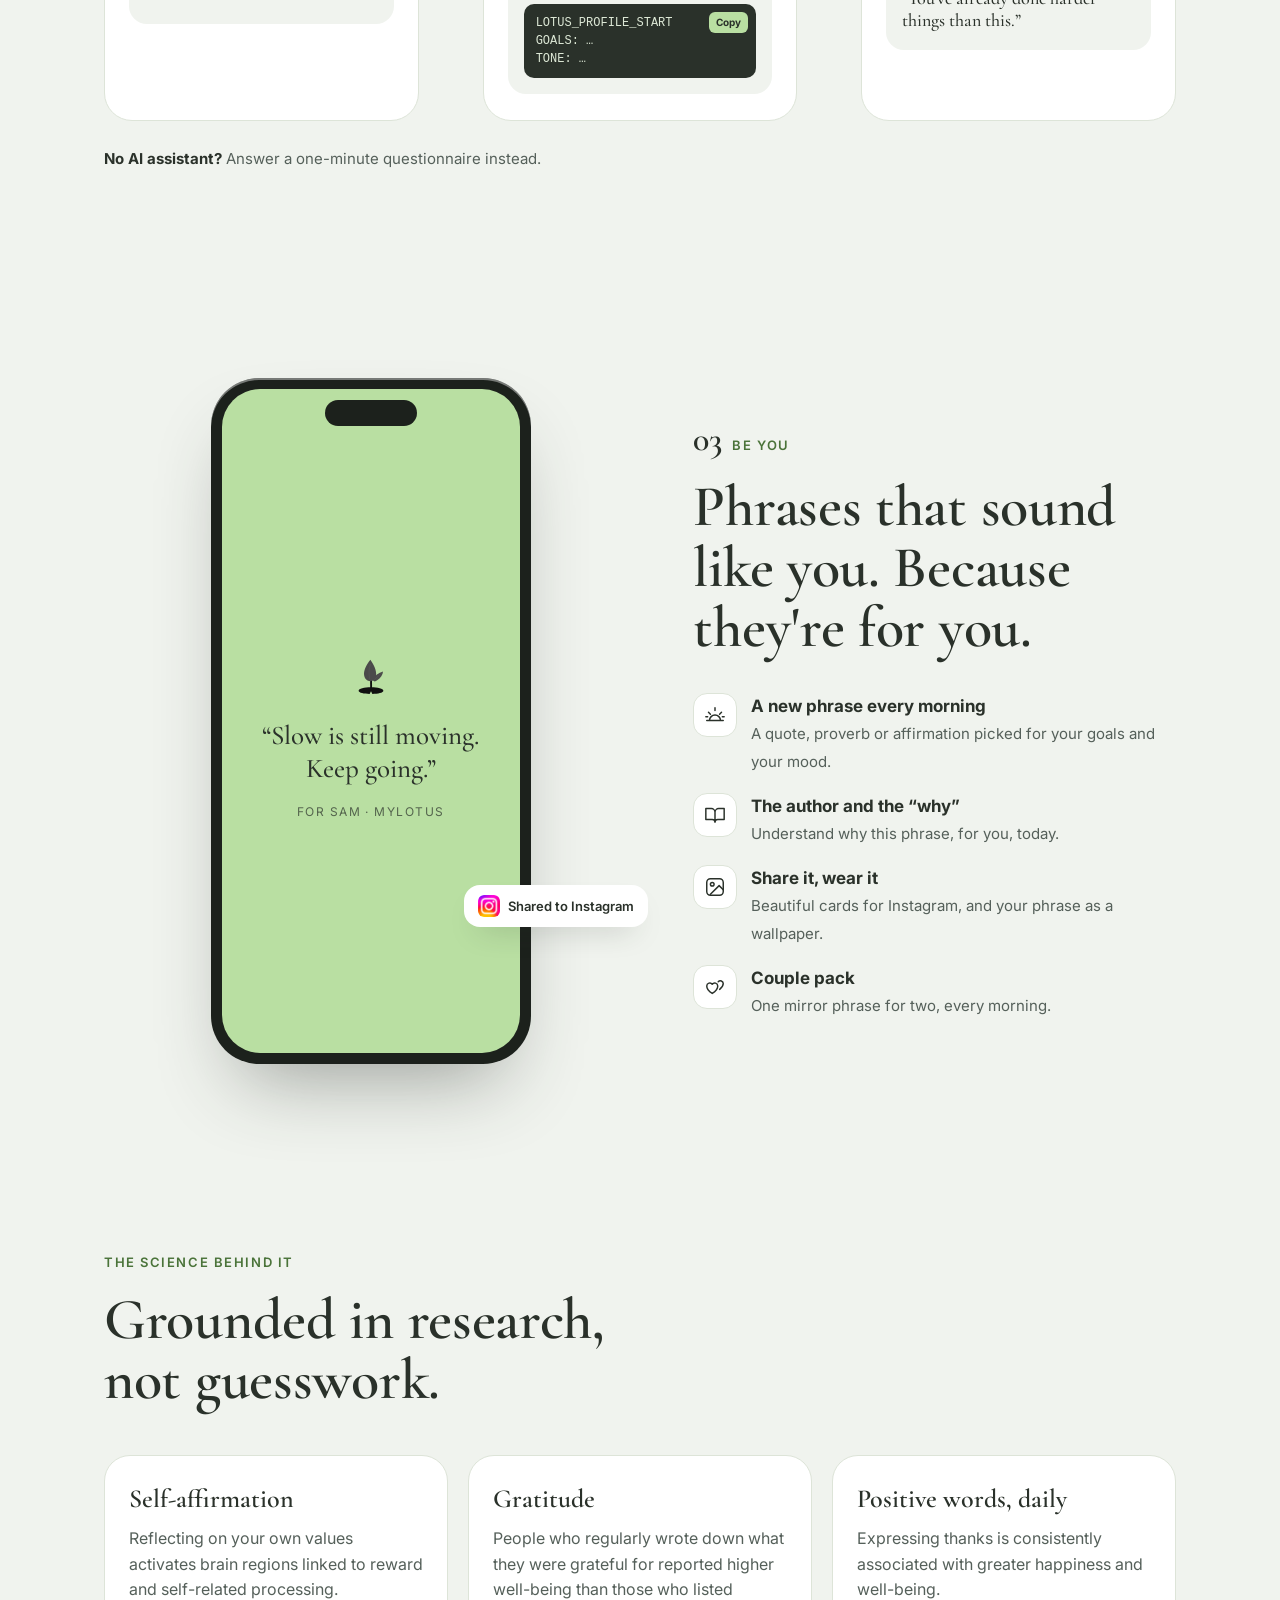
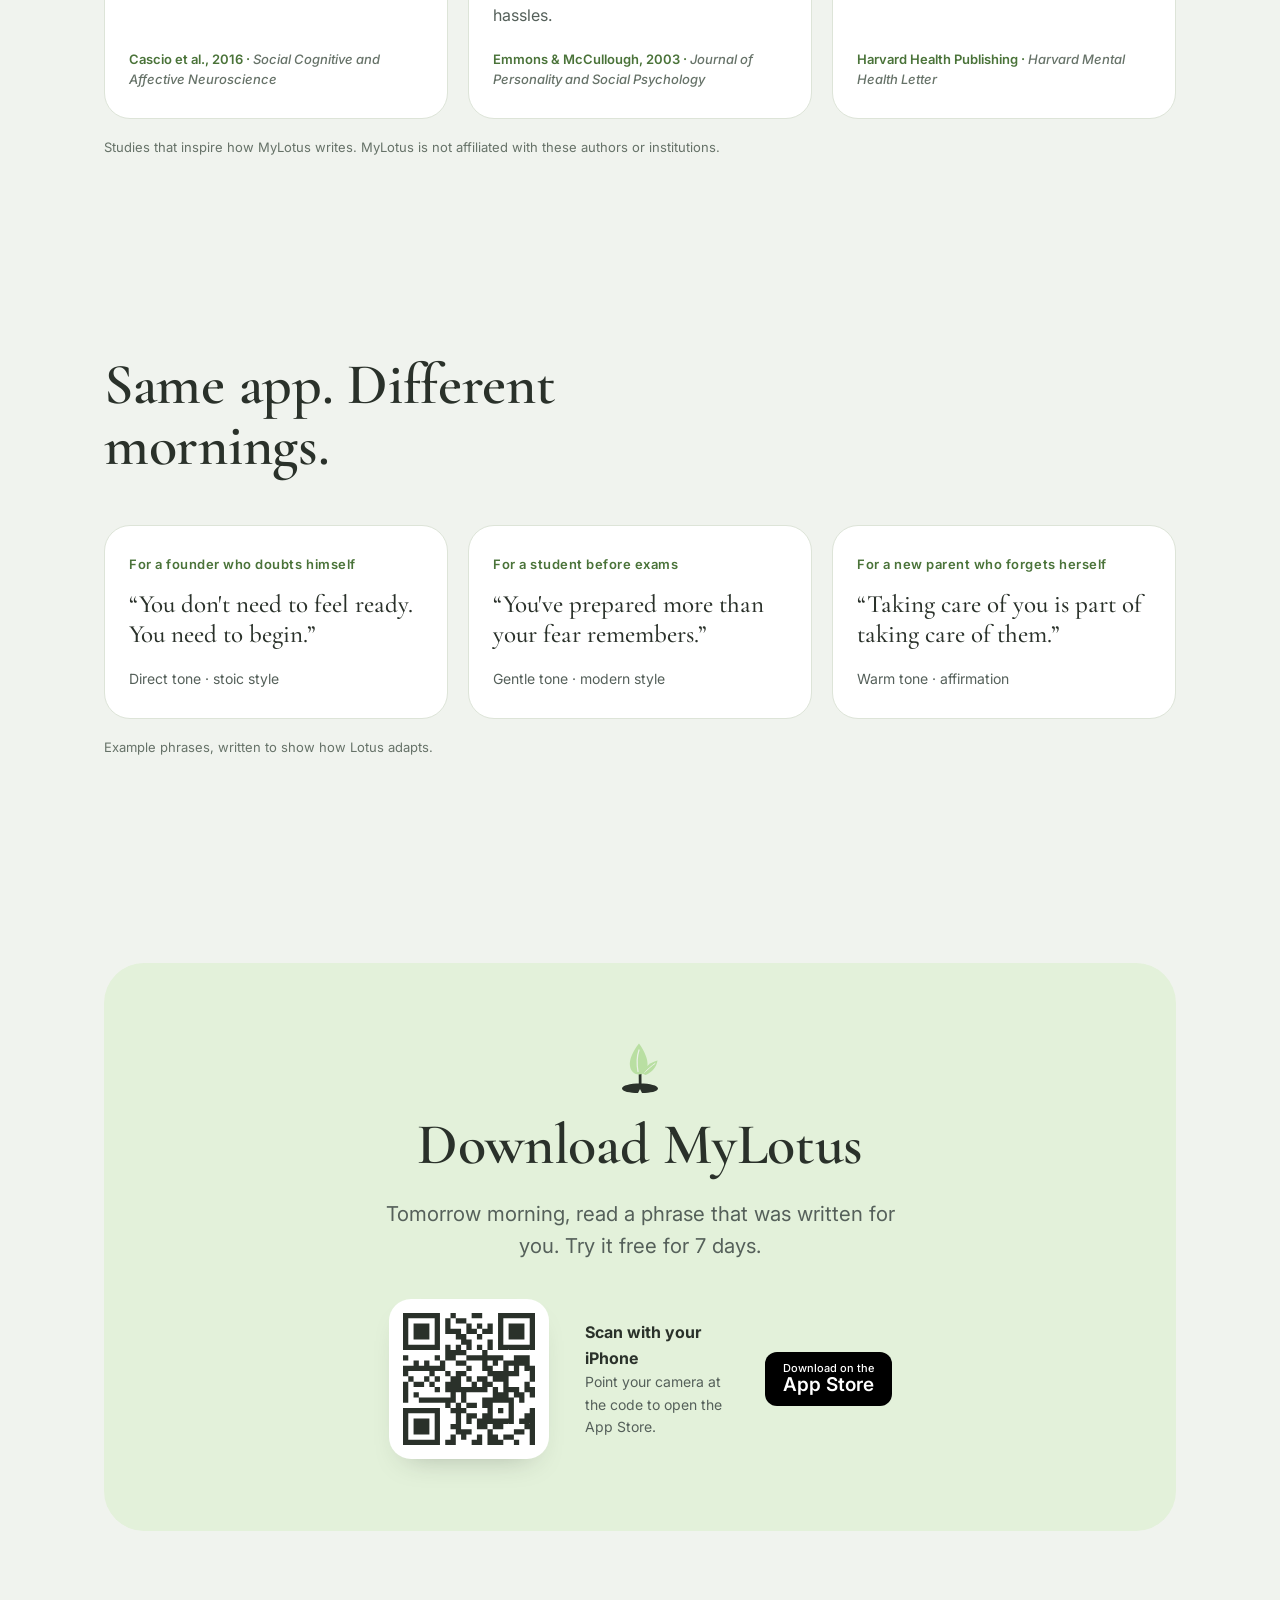
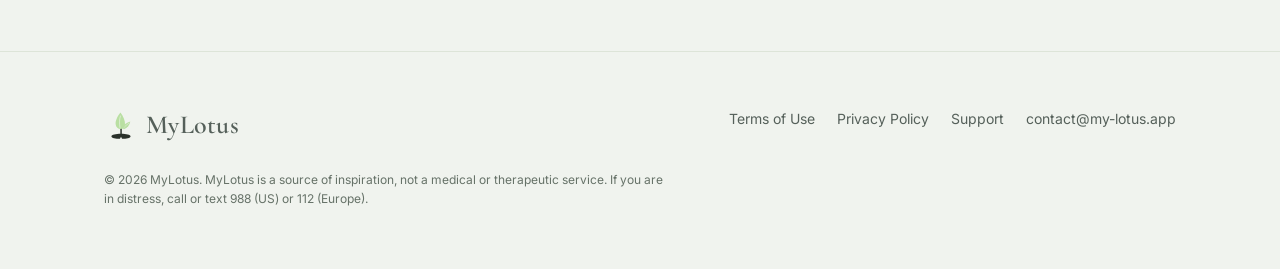
==== commit 0f137c84: "Add Claude, ChatGPT and Instagram logos Co-Authored-By: Claude Opus 5.5 <noreply@anthropic.com> Clau" ====
--- a/index.html
+++ b/index.html
@@ -92,7 +92,7 @@
         <h3 data-i18n="s2t">Ask your AI</h3>
         <p data-i18n="s2p">Paste it into Claude or ChatGPT. It writes a short profile of you in a box you can copy.</p>
         <div class="mock">
-          <div class="chips"><span class="ai-chip"><img src="/assets/ai-claude.svg" alt="" onerror="this.remove()">Claude</span><span class="ai-chip"><img src="/assets/ai-chatgpt.svg" alt="" onerror="this.remove()">ChatGPT</span></div>
+          <div class="chips"><span class="ai-chip"><img src="/assets/ai-claude.png" alt="" onerror="this.remove()">Claude</span><span class="ai-chip"><img src="/assets/ai-chatgpt.png" alt="" onerror="this.remove()">ChatGPT</span></div>
           <div class="code"><em data-i18n="s2copy">Copy</em>LOTUS_PROFILE_START<br>GOALS: …<br>TONE: …</div>
         </div>
       </div>
@@ -132,7 +132,7 @@
           <div style="text-align:center;margin-top:16px;font-size:12px;letter-spacing:.12em;text-transform:uppercase;color:#2A312A;opacity:.7" data-i18n="m2Author">For Sam · MyLotus</div>
         </div>
       </div>
-      <div class="float f2"><i>↗</i><span data-i18n="float3">Shared to Instagram</span></div>
+      <div class="float f2"><img src="/assets/instagram.png" alt="" style="width:22px;height:22px;border-radius:6px"><span data-i18n="float3">Shared to Instagram</span></div>
     </div>
   </div>
 </section>
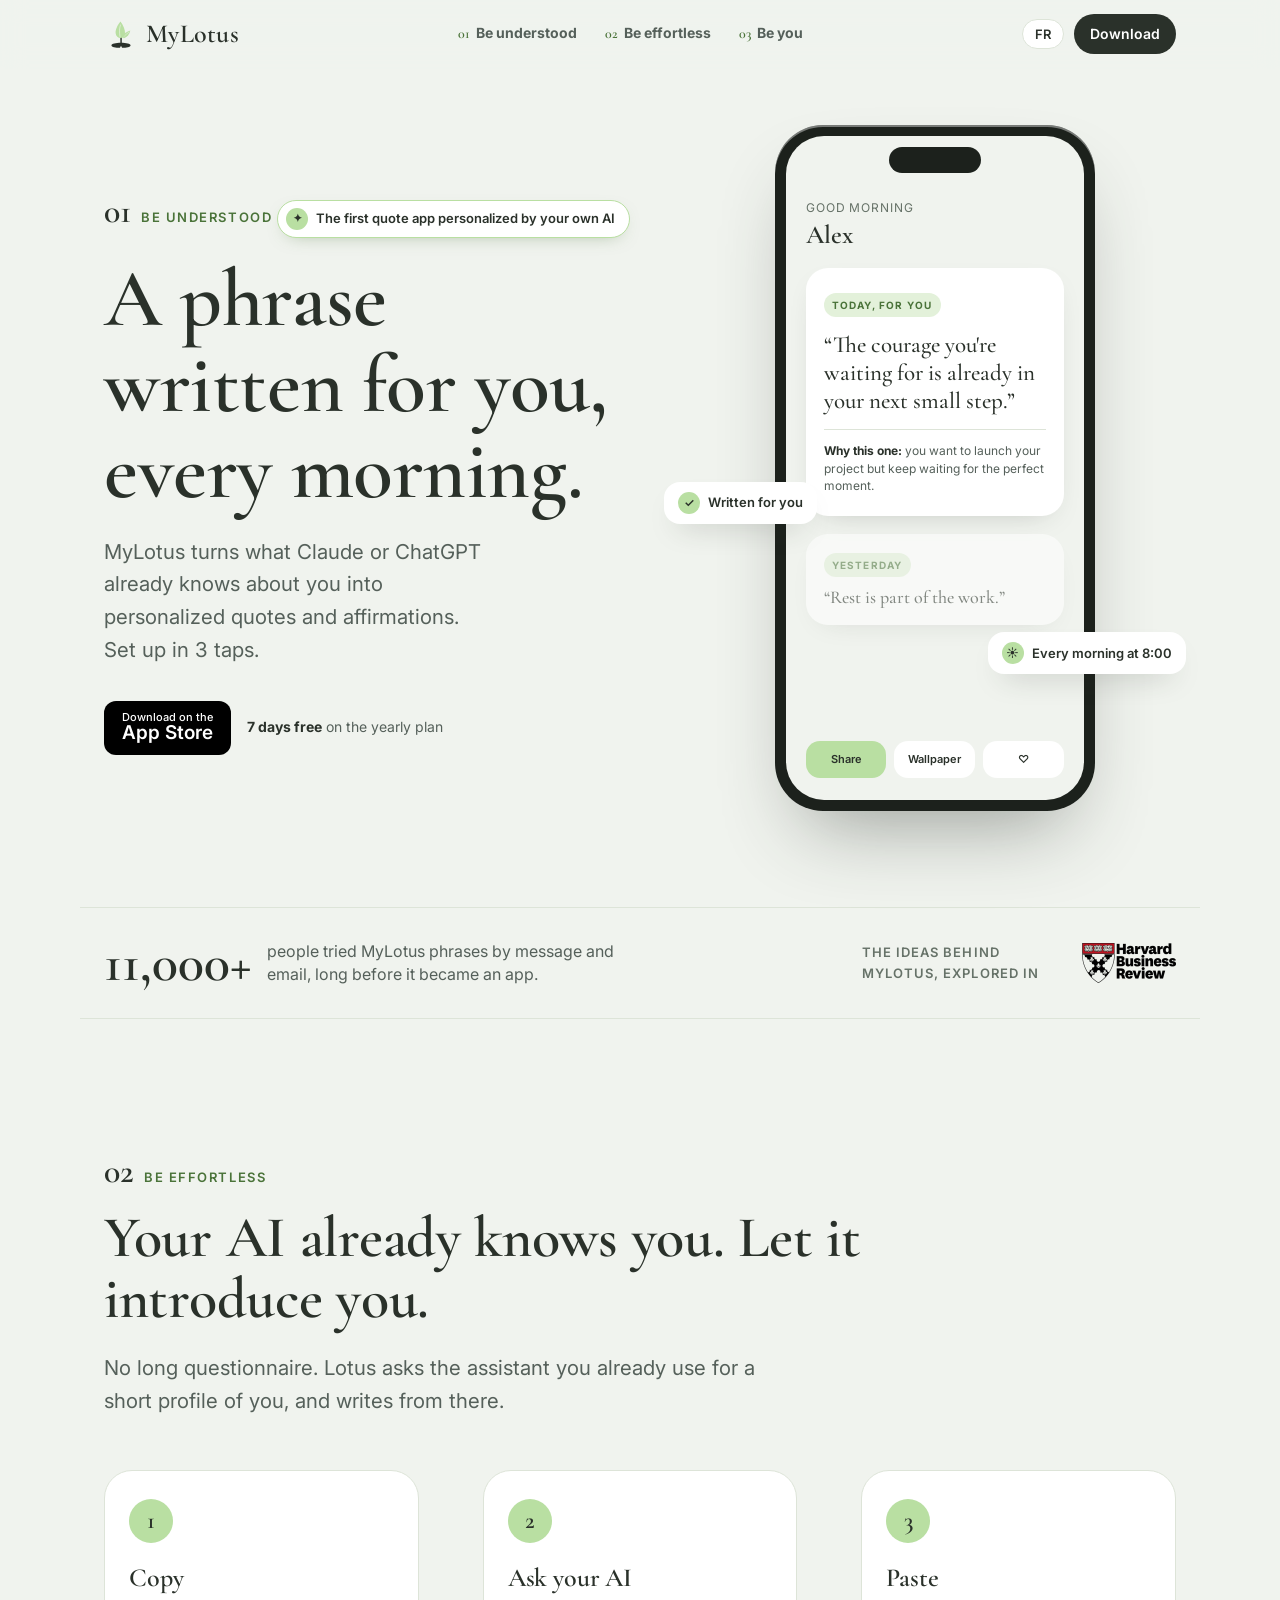
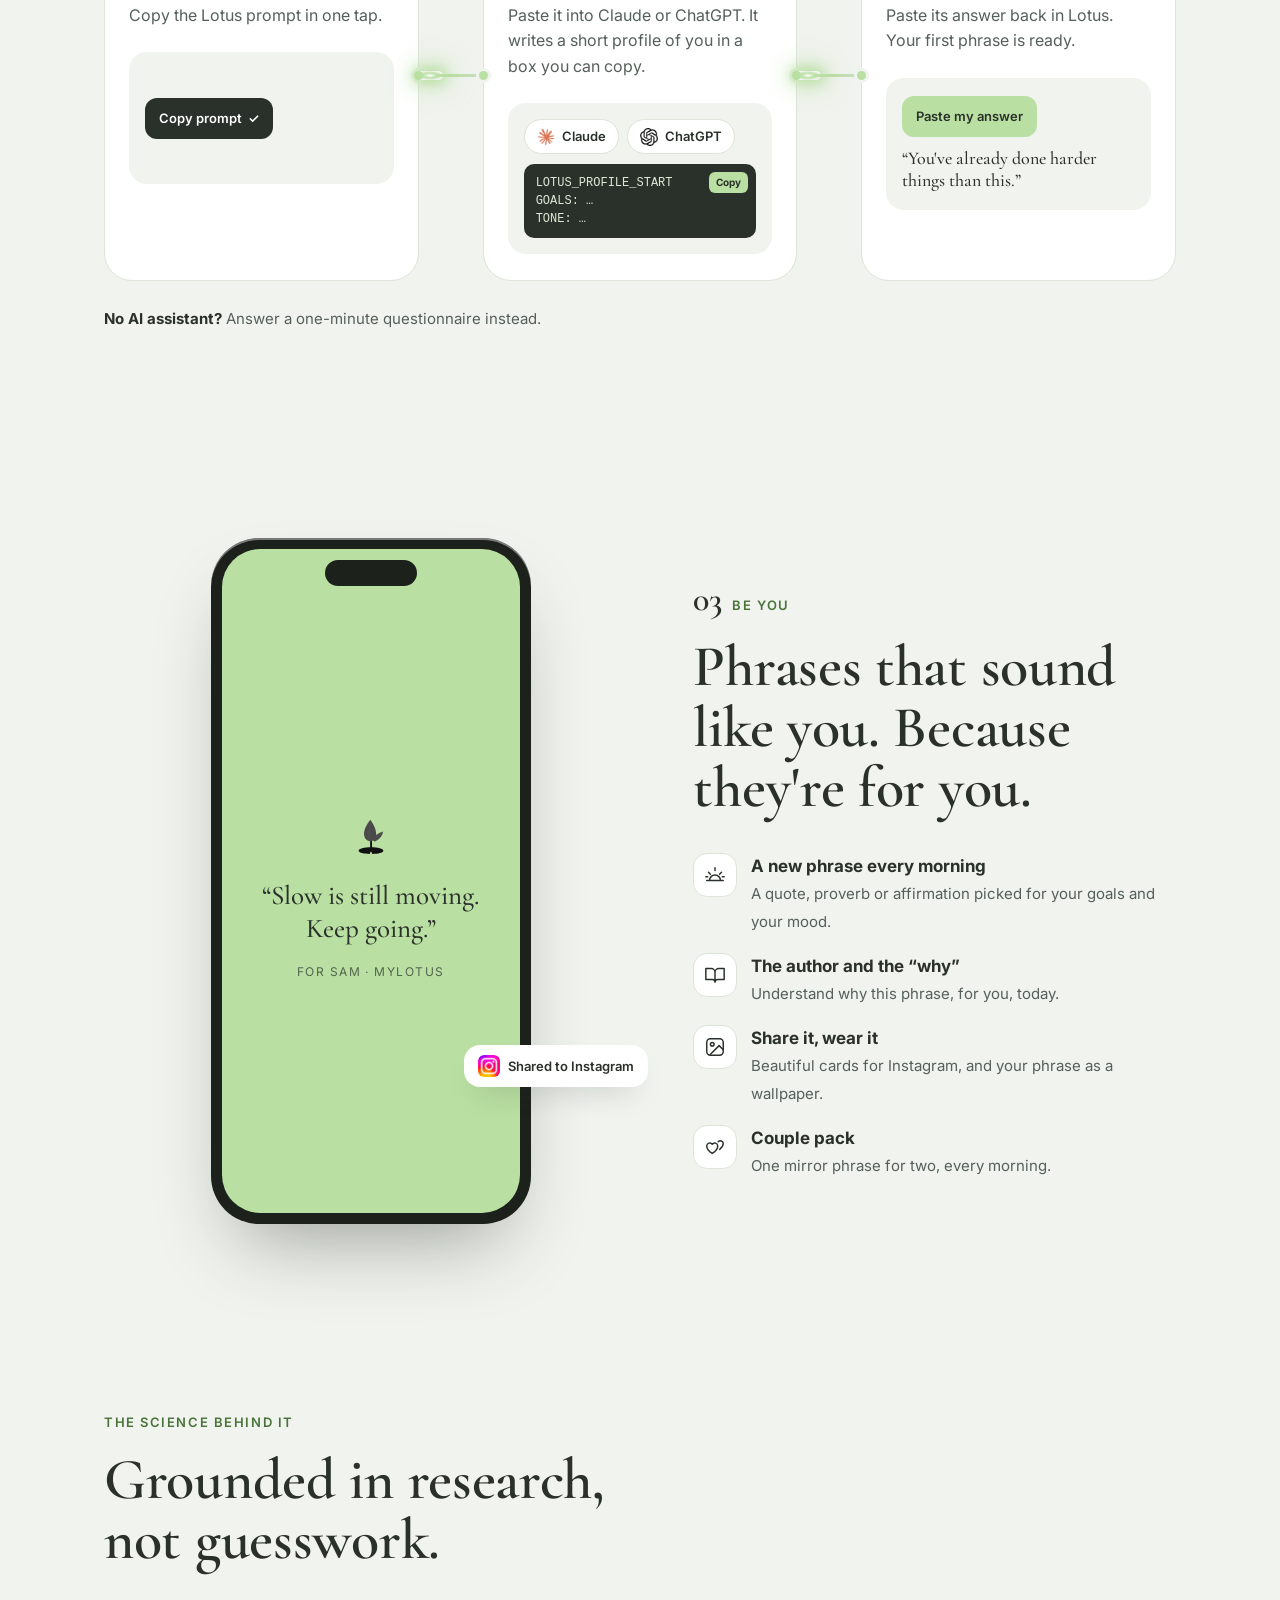
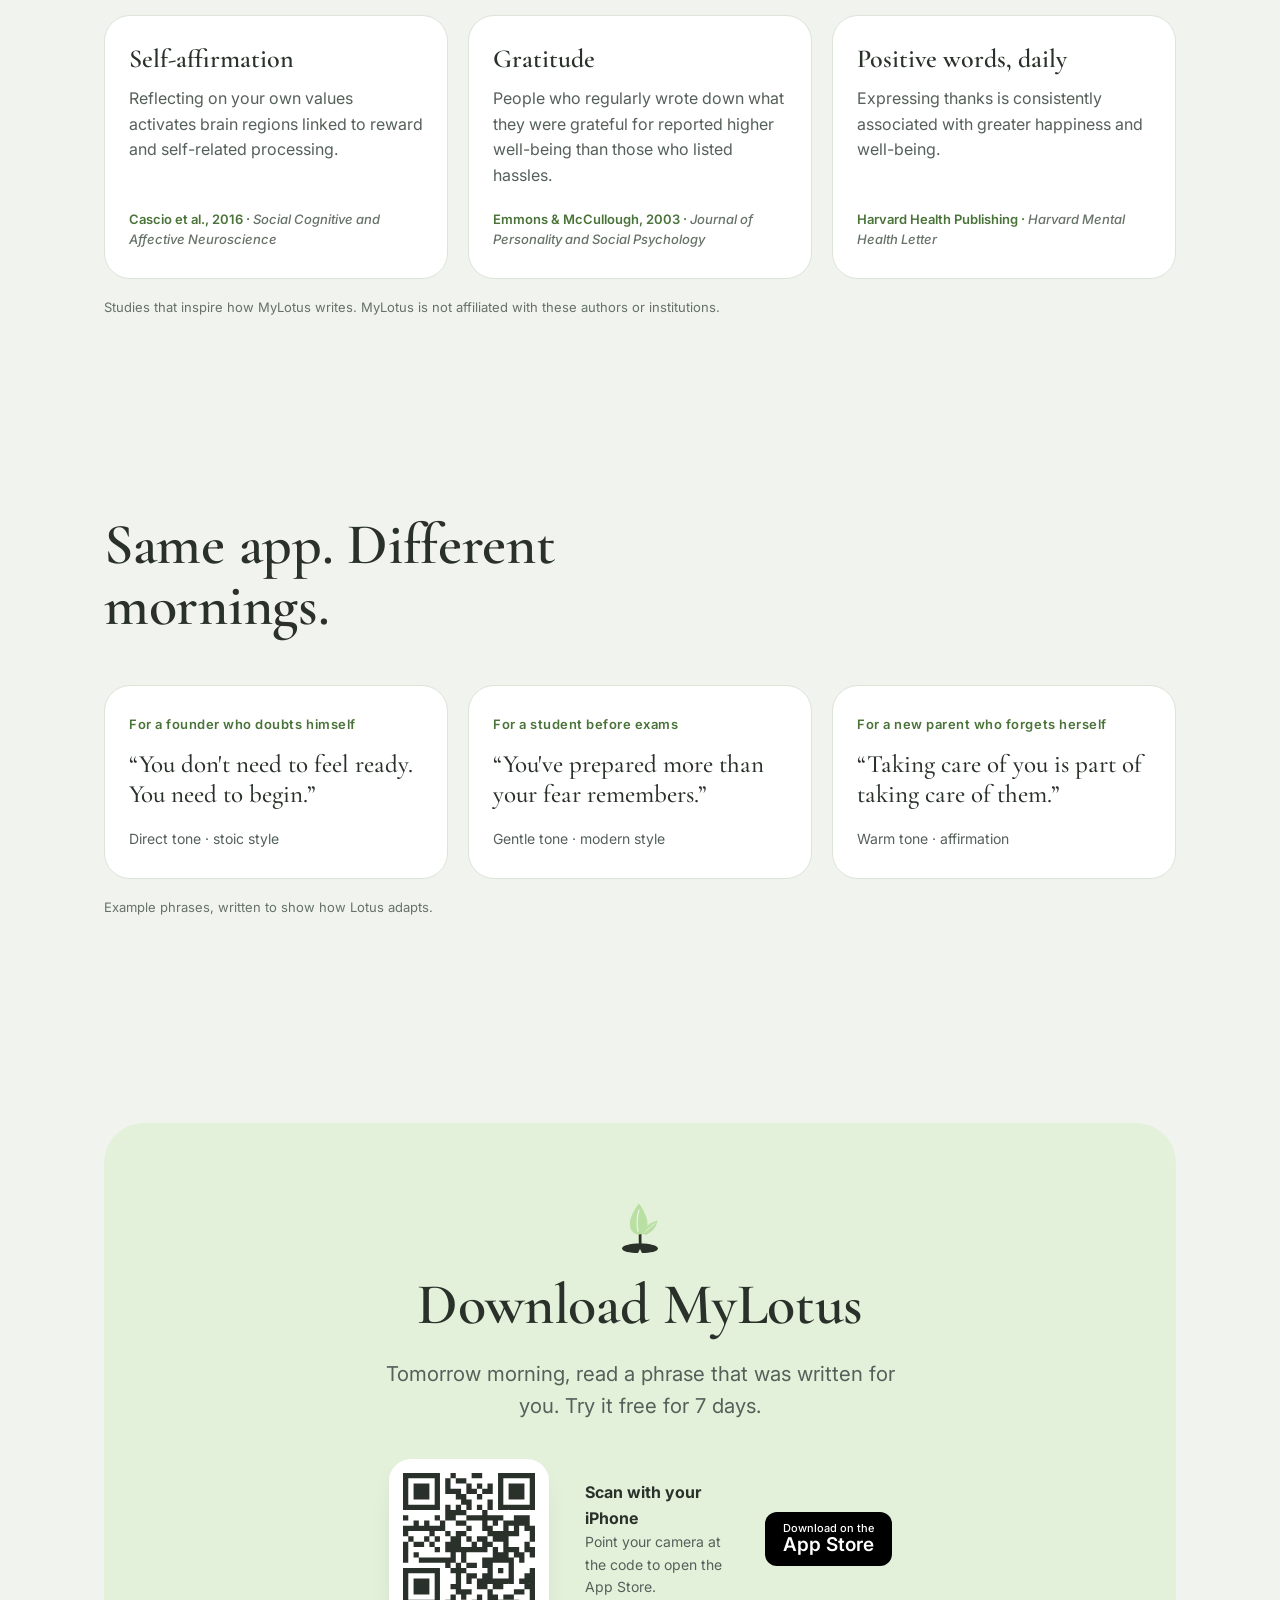
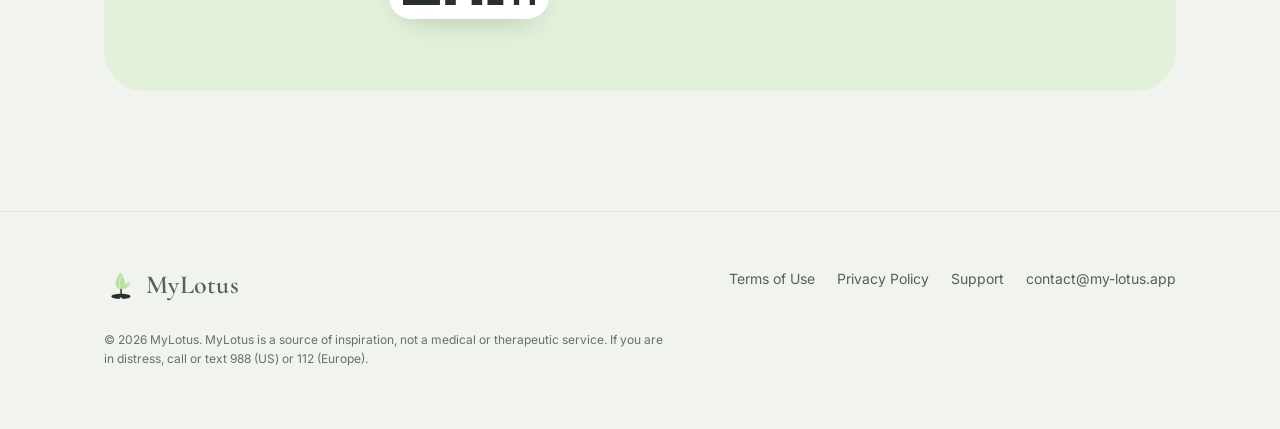
==== commit 4cf20ee0: "Add 11,000+ stat and press strip (HBR, linked to the article) Co-Authored-By: Claude Opus 5.5 <norep" ====
--- a/index.html
+++ b/index.html
@@ -71,6 +71,22 @@
   </div>
 </section>
 
+<!-- PROOF -->
+<section class="proof">
+  <div class="container">
+    <div class="proof-stat reveal">
+      <div class="big">11,000+</div>
+      <p data-i18n="proofStat">people tried MyLotus phrases by message and email, long before it became an app.</p>
+    </div>
+    <div class="press reveal">
+      <span class="press-label" data-i18n="pressLabel">The ideas behind MyLotus, explored in</span>
+      <div class="press-logos">
+        <a href="https://hbr.org/2021/02/a-simple-compliment-can-make-a-big-difference" target="_blank" rel="noopener" title="Harvard Business Review: A Simple Compliment Can Make a Big Difference"><img src="/assets/press-hbr.png" alt="Harvard Business Review" height="40"></a>
+      </div>
+    </div>
+  </div>
+</section>
+
 <!-- 02 HOW IT WORKS -->
 <section id="two">
   <div class="container">
@@ -218,7 +234,7 @@
 /* =================================== */
 
 var FR = {
-  firstBadge:"La première app de citations personnalisée par ta propre IA", resEyebrow:"La science derrière", resH:"Fondé sur la recherche, pas sur le hasard.", r1t:"Auto-affirmation", r1p:"Réfléchir à ses propres valeurs active les zones du cerveau liées à la récompense et à la perception de soi.", r2t:"Gratitude", r2p:"Les personnes qui notaient régulièrement ce dont elles étaient reconnaissantes déclaraient un meilleur bien-être que celles qui notaient leurs tracas.", r3t:"Des mots positifs, chaque jour", r3p:"Exprimer sa gratitude est régulièrement associé à plus de bonheur et de bien-être.", resNote:"Des études qui inspirent l’écriture de MyLotus. MyLotus n’est affilié à aucun de ces auteurs ni institutions.", nav1:"Être compris·e", nav2:"Sans effort", nav3:"Être soi", navCta:"Télécharger",
+  proofStat:"personnes ont essayé les phrases MyLotus par message et par e-mail, bien avant que ce soit une app.", pressLabel:"Les idées derrière MyLotus, explorées dans", firstBadge:"La première app de citations personnalisée par ta propre IA", resEyebrow:"La science derrière", resH:"Fondé sur la recherche, pas sur le hasard.", r1t:"Auto-affirmation", r1p:"Réfléchir à ses propres valeurs active les zones du cerveau liées à la récompense et à la perception de soi.", r2t:"Gratitude", r2p:"Les personnes qui notaient régulièrement ce dont elles étaient reconnaissantes déclaraient un meilleur bien-être que celles qui notaient leurs tracas.", r3t:"Des mots positifs, chaque jour", r3p:"Exprimer sa gratitude est régulièrement associé à plus de bonheur et de bien-être.", resNote:"Des études qui inspirent l’écriture de MyLotus. MyLotus n’est affilié à aucun de ces auteurs ni institutions.", nav1:"Être compris·e", nav2:"Sans effort", nav3:"Être soi", navCta:"Télécharger",
   eyebrow1:"Être compris·e", h1:"Une phrase écrite pour toi, chaque matin.",
   lead1:"MyLotus transforme ce que Claude ou ChatGPT sait déjà de toi en citations et affirmations personnalisées. Prêt en 3 clics.",
   trial:"<strong>7 jours gratuits</strong> avec l'offre annuelle",
--- a/assets/site.css
+++ b/assets/site.css
@@ -215,3 +215,16 @@
   .research{padding:64px 0}
 }
 @media (prefers-reduced-motion:reduce){.link i{animation:none;opacity:0}}
+
+/* Proof strip */
+.proof{padding:8px 0 40px}
+.proof .container{display:flex;align-items:center;justify-content:space-between;gap:32px;flex-wrap:wrap;border-top:1px solid var(--line);border-bottom:1px solid var(--line);padding-top:28px;padding-bottom:28px}
+.proof-stat{display:flex;align-items:center;gap:16px;max-width:520px}
+.proof-stat .big{font:600 54px/1 var(--serif);color:var(--ink);white-space:nowrap}
+.proof-stat p{margin:0;color:var(--body);font-size:16px;line-height:1.45}
+.press{display:flex;align-items:center;gap:22px;flex-wrap:wrap}
+.press-label{font-size:13px;font-weight:600;letter-spacing:.08em;text-transform:uppercase;color:var(--muted);max-width:22ch}
+.press-logos{display:flex;align-items:center;gap:28px;flex-wrap:wrap}
+.press-logos img{height:40px;width:auto;mix-blend-mode:multiply;transition:opacity .2s}
+.press-logos a:hover img{opacity:.75}
+@media (max-width:520px){.proof-stat .big{font-size:44px}.proof-stat{flex-direction:column;align-items:flex-start;gap:8px}}
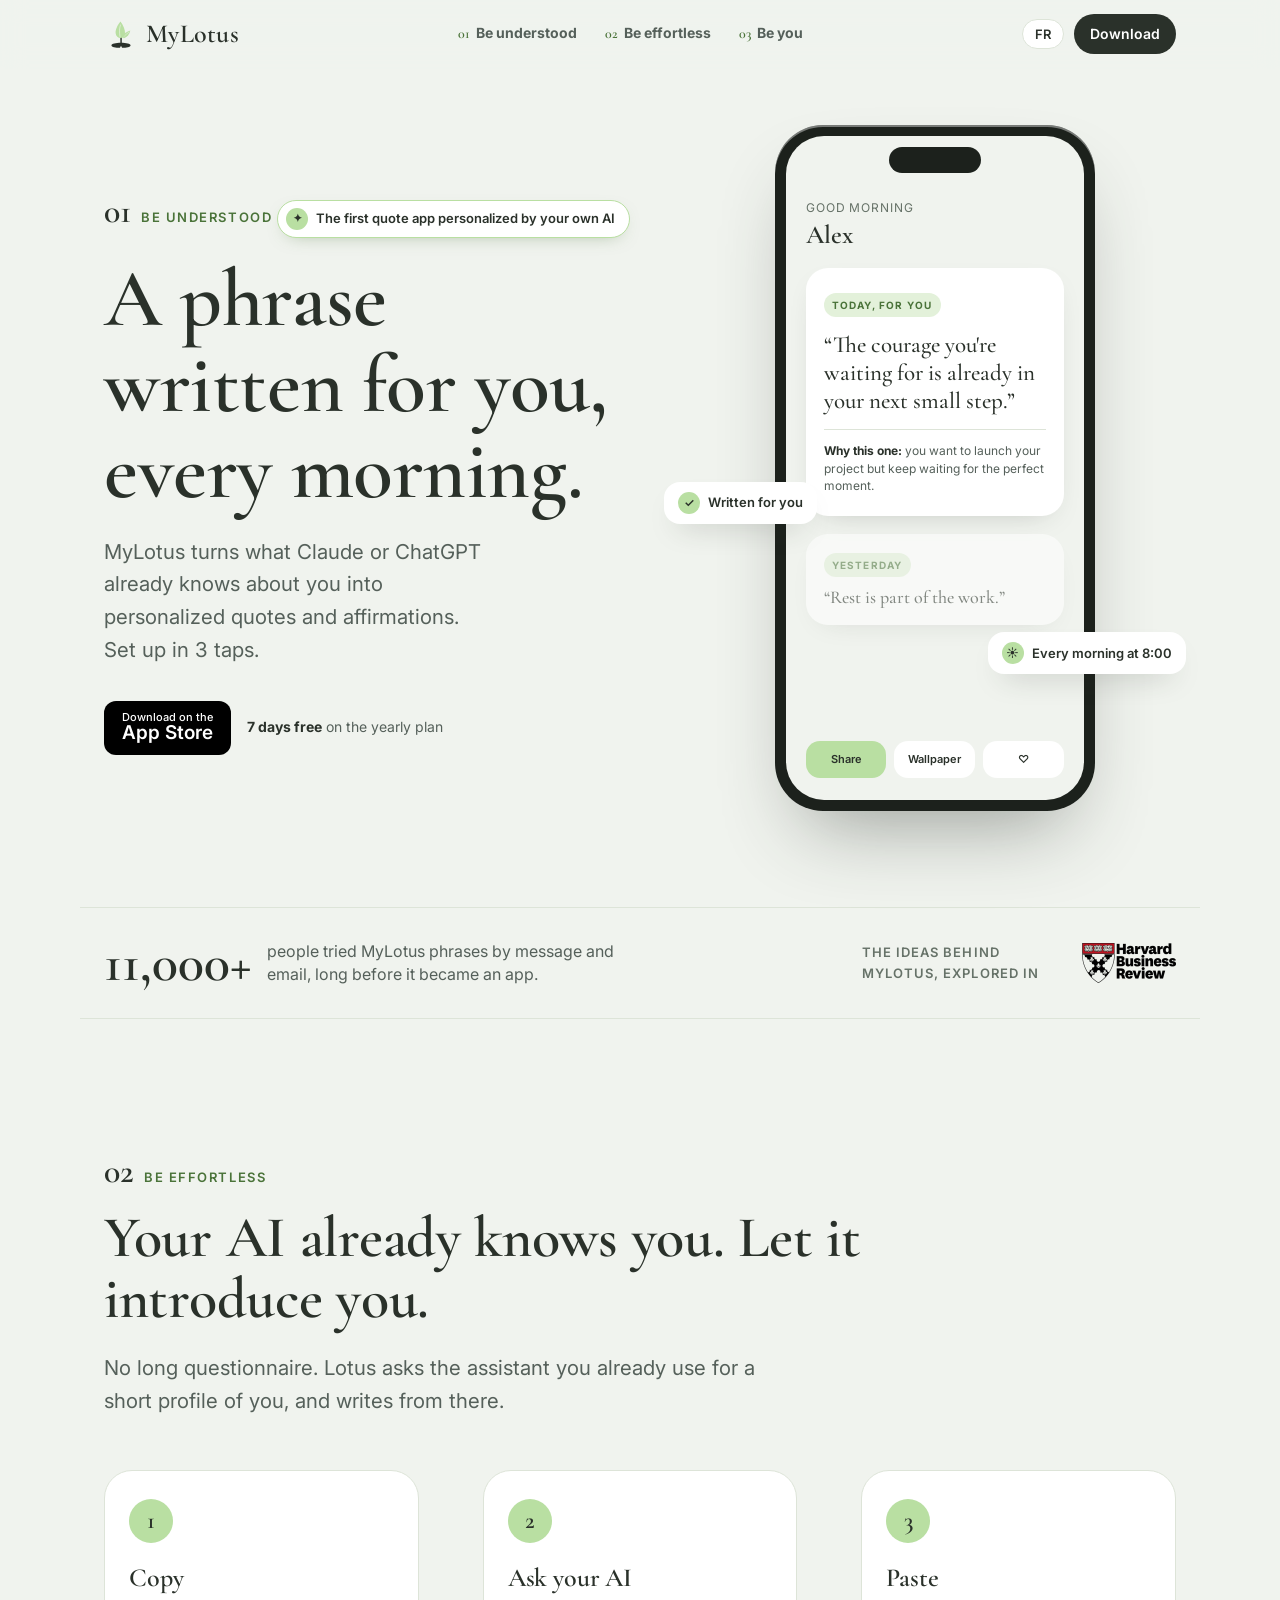
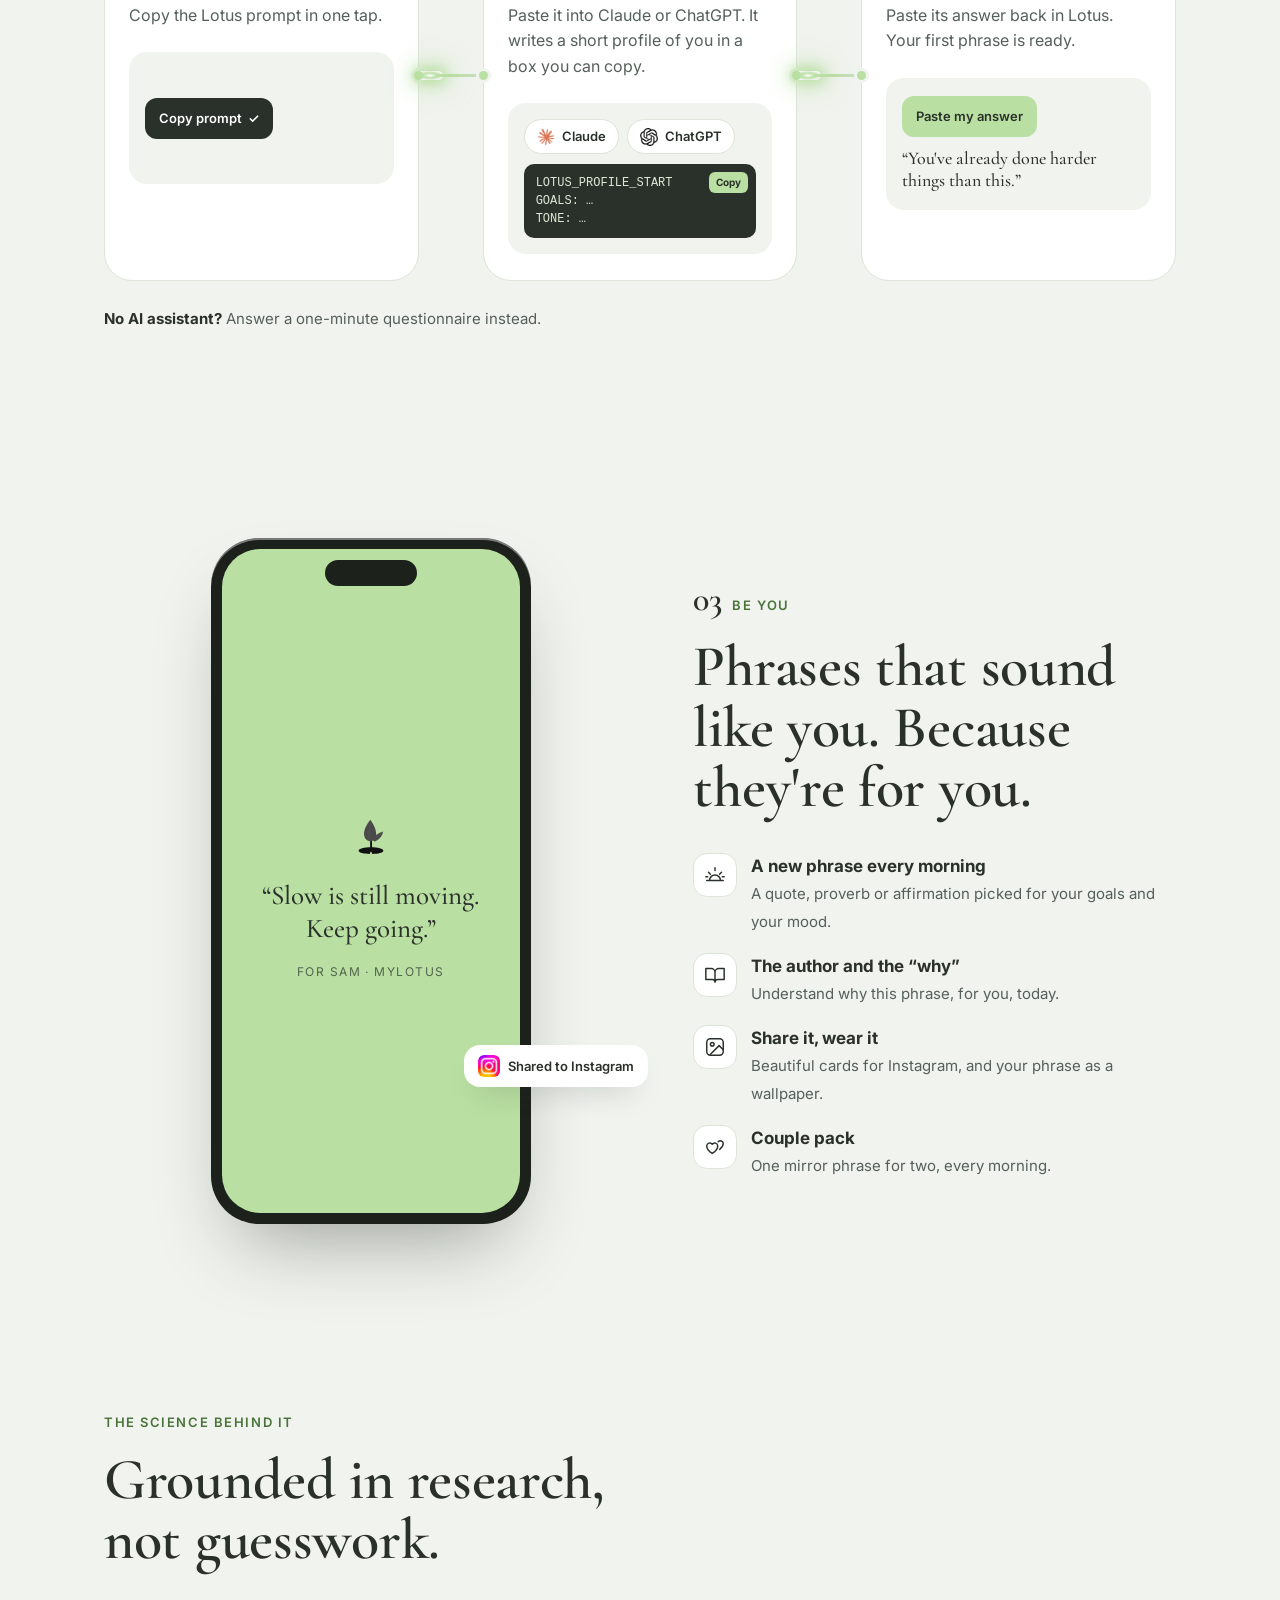
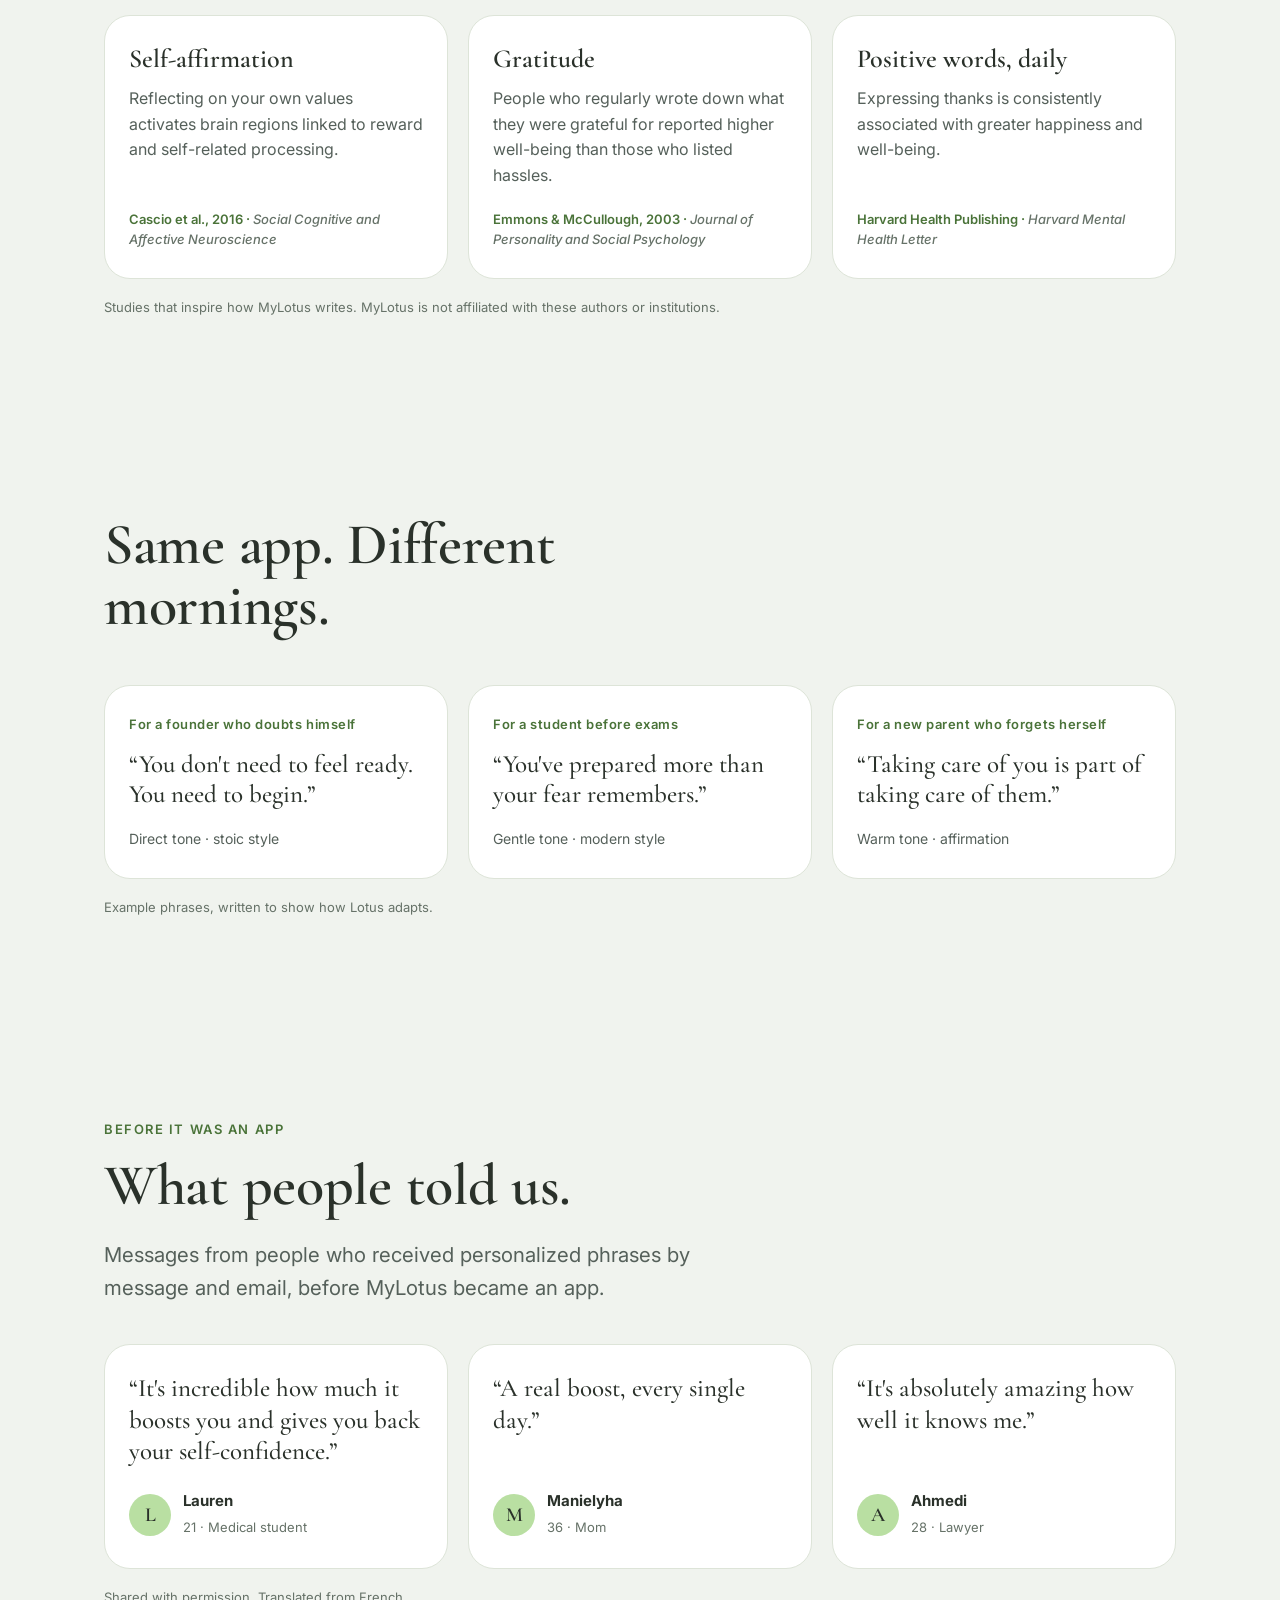
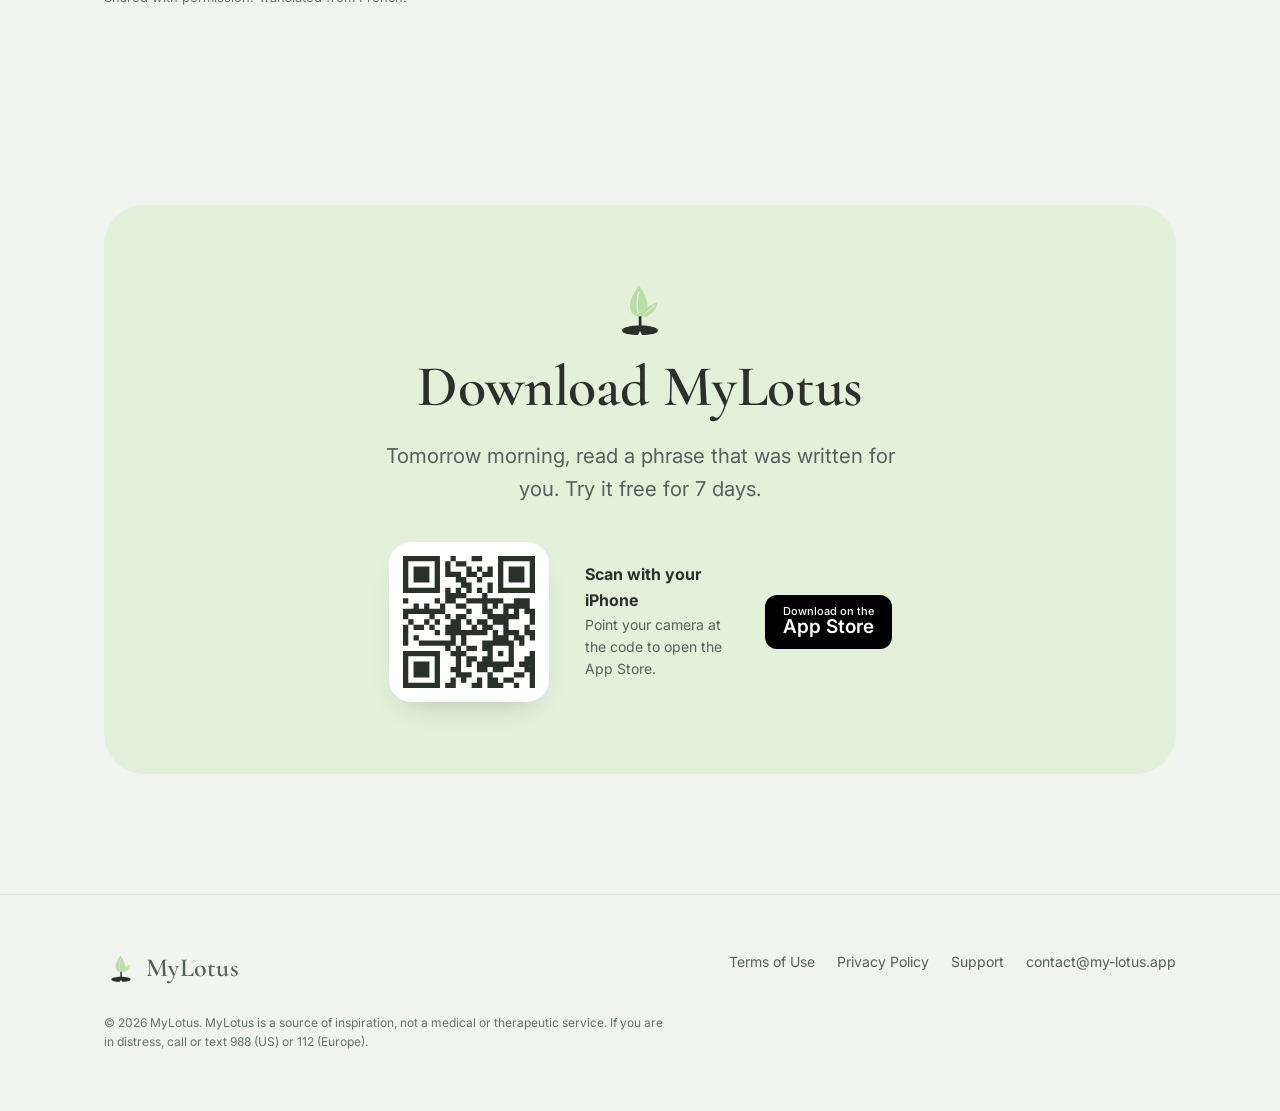
==== commit 9daf0d5f: "Add legal address and real reviews section (initial avatars) Co-Authored-By: Claude Opus 5.5 <norepl" ====
--- a/index.html
+++ b/index.html
@@ -192,6 +192,30 @@
   </div>
 </section>
 
+<!-- REVIEWS -->
+<section class="reviews">
+  <div class="container">
+    <div class="eyebrow reveal"><span data-i18n="revEyebrow">Before it was an app</span></div>
+    <h2 style="margin-top:14px;max-width:22ch" class="reveal" data-i18n="revH">What people told us.</h2>
+    <p class="lead reveal" style="max-width:52ch" data-i18n="revLead">Messages from people who received personalized phrases by message and email, before MyLotus became an app.</p>
+    <div class="rvgrid">
+      <figure class="rv reveal">
+        <blockquote data-i18n="rv1">“It's incredible how much it boosts you and gives you back your self-confidence.”</blockquote>
+        <figcaption><span class="av">L</span><span><b>Lauren</b><small data-i18n="rv1w">21 · Medical student</small></span></figcaption>
+      </figure>
+      <figure class="rv reveal">
+        <blockquote data-i18n="rv2">“A real boost, every single day.”</blockquote>
+        <figcaption><span class="av">M</span><span><b>Manielyha</b><small data-i18n="rv2w">36 · Mom</small></span></figcaption>
+      </figure>
+      <figure class="rv reveal">
+        <blockquote data-i18n="rv3">“It's absolutely amazing how well it knows me.”</blockquote>
+        <figcaption><span class="av">A</span><span><b>Ahmedi</b><small data-i18n="rv3w">28 · Lawyer</small></span></figcaption>
+      </figure>
+    </div>
+    <p class="rnote reveal" data-i18n="revNote">Shared with permission. Translated from French.</p>
+  </div>
+</section>
+
 <!-- DOWNLOAD -->
 <section class="download" id="download">
   <div class="container">
@@ -234,7 +258,7 @@
 /* =================================== */
 
 var FR = {
-  proofStat:"personnes ont essayé les phrases MyLotus par message et par e-mail, bien avant que ce soit une app.", pressLabel:"Les idées derrière MyLotus, explorées dans", firstBadge:"La première app de citations personnalisée par ta propre IA", resEyebrow:"La science derrière", resH:"Fondé sur la recherche, pas sur le hasard.", r1t:"Auto-affirmation", r1p:"Réfléchir à ses propres valeurs active les zones du cerveau liées à la récompense et à la perception de soi.", r2t:"Gratitude", r2p:"Les personnes qui notaient régulièrement ce dont elles étaient reconnaissantes déclaraient un meilleur bien-être que celles qui notaient leurs tracas.", r3t:"Des mots positifs, chaque jour", r3p:"Exprimer sa gratitude est régulièrement associé à plus de bonheur et de bien-être.", resNote:"Des études qui inspirent l’écriture de MyLotus. MyLotus n’est affilié à aucun de ces auteurs ni institutions.", nav1:"Être compris·e", nav2:"Sans effort", nav3:"Être soi", navCta:"Télécharger",
+  proofStat:"personnes ont essayé les phrases MyLotus par message et par e-mail, bien avant que ce soit une app.", pressLabel:"Les idées derrière MyLotus, explorées dans", revEyebrow:"Avant que ce soit une app", revH:"Ce qu’on nous a dit.", revLead:"Des messages de personnes qui recevaient des phrases personnalisées par message et par e-mail, avant que MyLotus devienne une app.", rv1:"« C’est incroyable comme ça booste et redonne confiance en soi. »", rv1w:"21 ans · Étudiante en médecine", rv2:"« Un vrai coup de boost au quotidien. »", rv2w:"36 ans · Maman", rv3:"« C’est absolument génial, à quel point ça me connaît. »", rv3w:"28 ans · Avocat", revNote:"Partagés avec leur accord.", firstBadge:"La première app de citations personnalisée par ta propre IA", resEyebrow:"La science derrière", resH:"Fondé sur la recherche, pas sur le hasard.", r1t:"Auto-affirmation", r1p:"Réfléchir à ses propres valeurs active les zones du cerveau liées à la récompense et à la perception de soi.", r2t:"Gratitude", r2p:"Les personnes qui notaient régulièrement ce dont elles étaient reconnaissantes déclaraient un meilleur bien-être que celles qui notaient leurs tracas.", r3t:"Des mots positifs, chaque jour", r3p:"Exprimer sa gratitude est régulièrement associé à plus de bonheur et de bien-être.", resNote:"Des études qui inspirent l’écriture de MyLotus. MyLotus n’est affilié à aucun de ces auteurs ni institutions.", nav1:"Être compris·e", nav2:"Sans effort", nav3:"Être soi", navCta:"Télécharger",
   eyebrow1:"Être compris·e", h1:"Une phrase écrite pour toi, chaque matin.",
   lead1:"MyLotus transforme ce que Claude ou ChatGPT sait déjà de toi en citations et affirmations personnalisées. Prêt en 3 clics.",
   trial:"<strong>7 jours gratuits</strong> avec l'offre annuelle",
--- a/assets/site.css
+++ b/assets/site.css
@@ -228,3 +228,14 @@
 .press-logos img{height:40px;width:auto;mix-blend-mode:multiply;transition:opacity .2s}
 .press-logos a:hover img{opacity:.75}
 @media (max-width:520px){.proof-stat .big{font-size:44px}.proof-stat{flex-direction:column;align-items:flex-start;gap:8px}}
+
+/* Reviews */
+.reviews{padding:88px 0}
+.rvgrid{display:grid;grid-template-columns:repeat(3,1fr);gap:20px;margin-top:40px}
+.rv{margin:0;background:var(--card);border:1px solid var(--line);border-radius:26px;padding:28px 24px;display:flex;flex-direction:column}
+.rv blockquote{margin:0;font:500 25px/1.25 var(--serif);color:var(--ink)}
+.rv figcaption{display:flex;align-items:center;gap:12px;margin-top:auto;padding-top:22px}
+.rv .av{width:42px;height:42px;border-radius:50%;background:var(--sage);display:grid;place-items:center;font:600 20px/1 var(--serif);flex:none}
+.rv b{display:block;font-size:15px}
+.rv small{color:var(--muted);font-size:13px}
+@media (max-width:960px){.rvgrid{grid-template-columns:1fr}.reviews{padding:64px 0}}
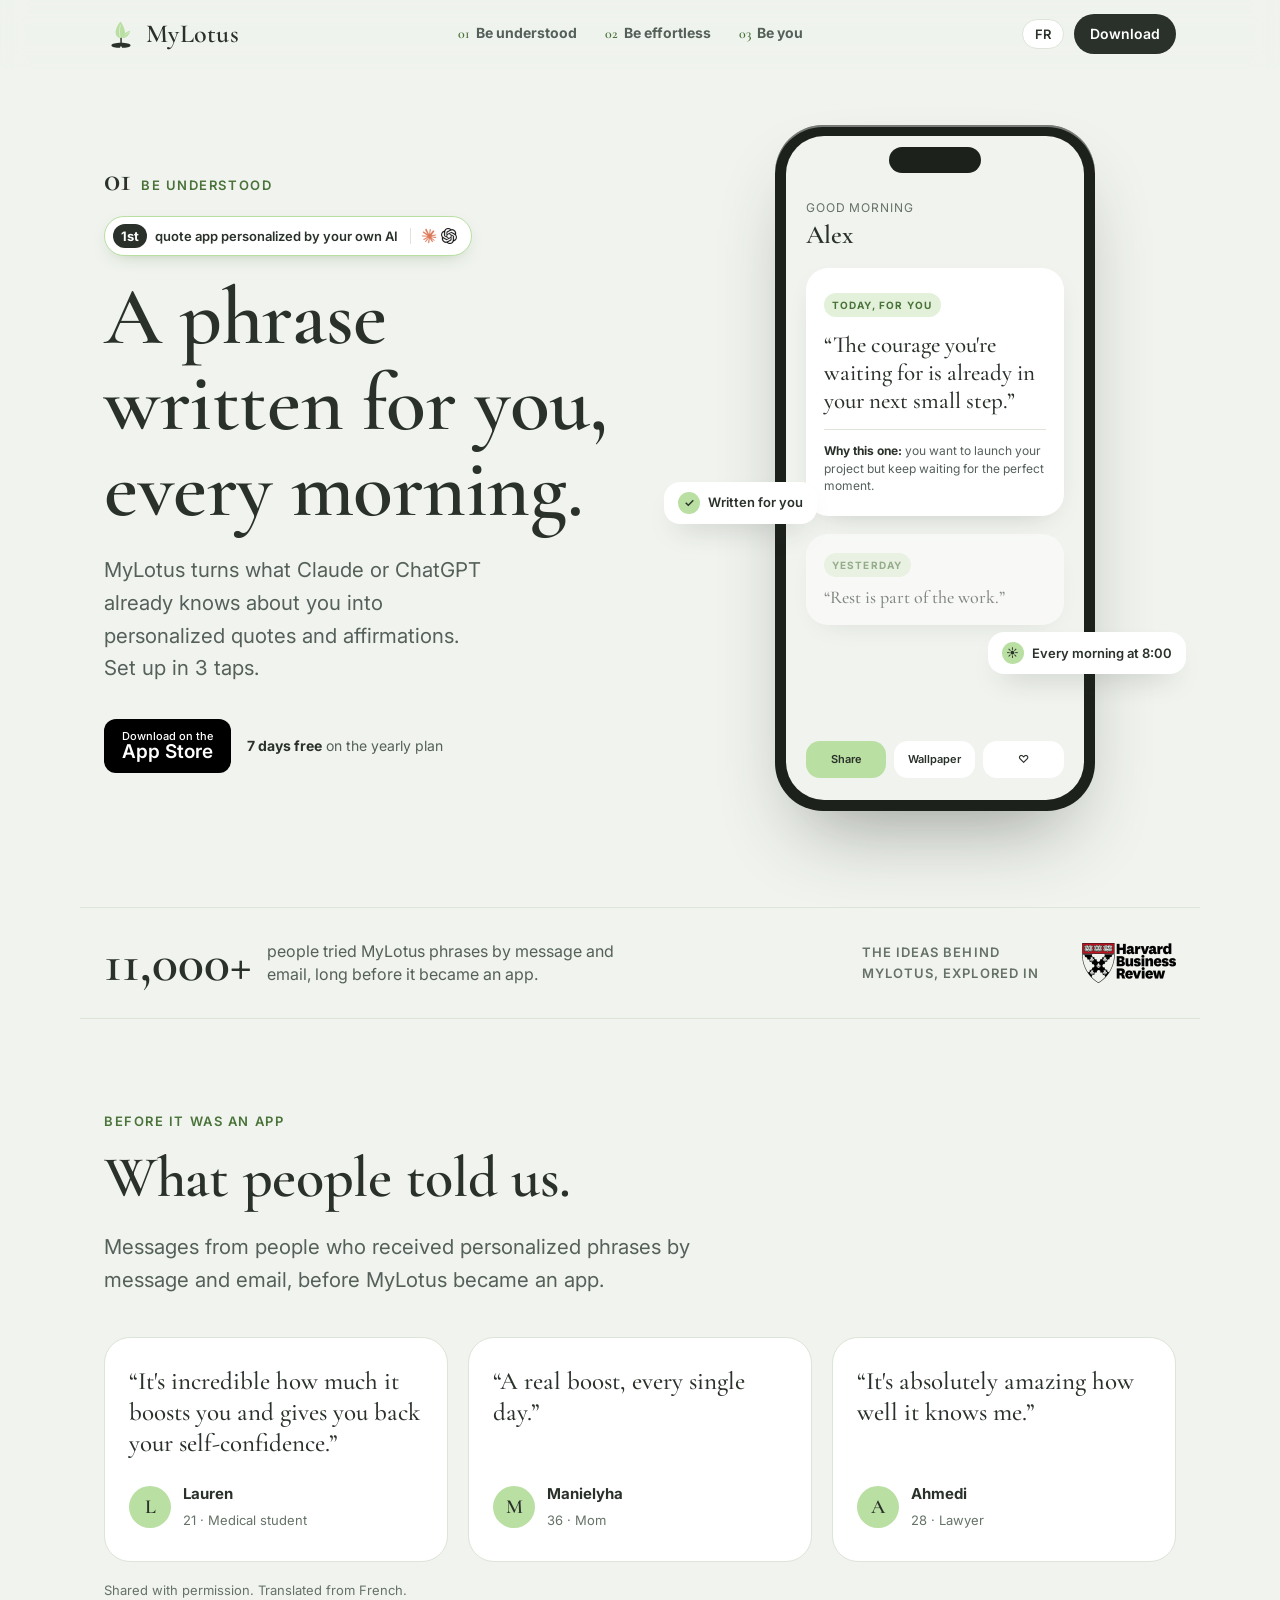
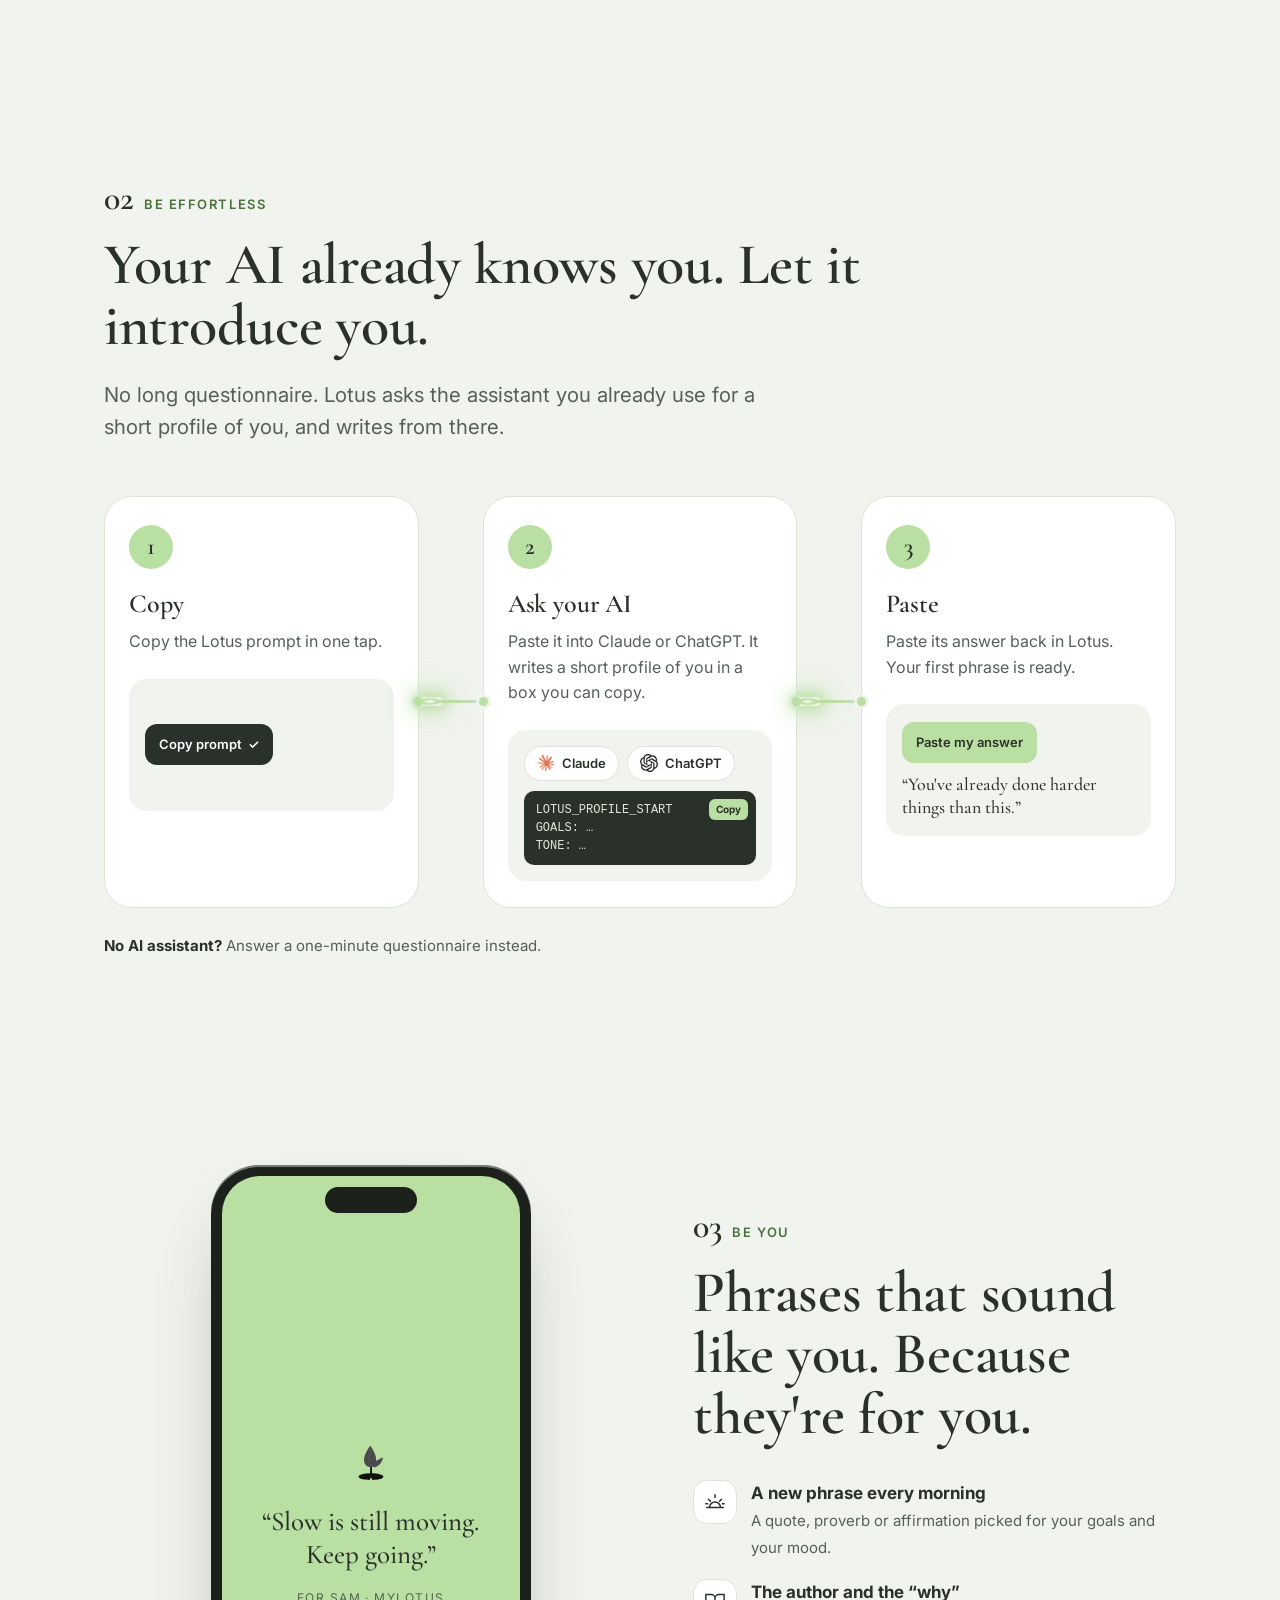
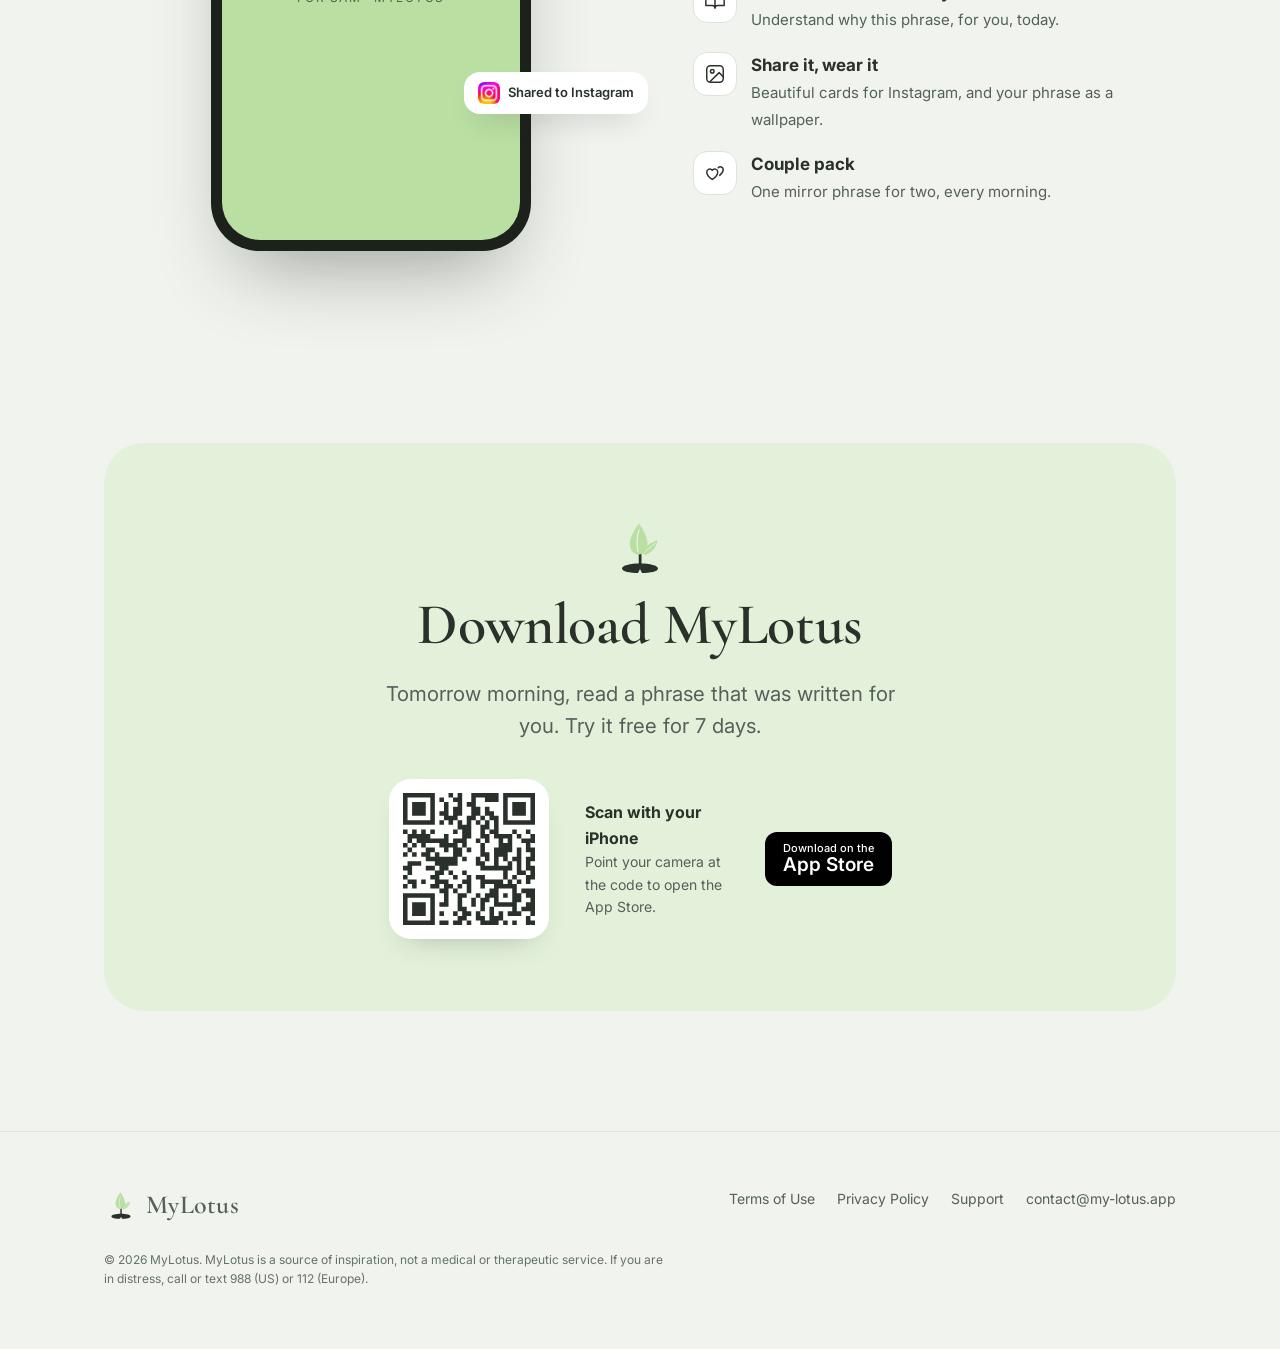
==== commit 5f3bb233: "Badge with 1st + AI logos, reviews moved under proof strip, remove research and examples, App Store " ====
--- a/index.html
+++ b/index.html
@@ -40,7 +40,7 @@
   <div class="container split">
     <div class="reveal">
       <div class="eyebrow"><b>01</b><span data-i18n="eyebrow1">Be understood</span></div>
-      <div class="first-badge"><span class="spark">✦</span><span data-i18n="firstBadge">The first quote app personalized by your own AI</span></div>
+      <div class="first-badge"><span class="rank">1st</span><span data-i18n="firstBadge">quote app personalized by your own AI</span><span class="mini-ai"><img src="/assets/ai-claude.png" alt="Claude"><img src="/assets/ai-chatgpt.png" alt="ChatGPT"></span></div>
       <h1 style="margin-top:18px" data-i18n="h1">A phrase written for you, every morning.</h1>
       <p class="lead" data-i18n="lead1">MyLotus turns what Claude or ChatGPT already knows about you into personalized quotes and affirmations. Set up in 3 taps.</p>
       <div class="cta-row">
@@ -87,113 +87,8 @@
   </div>
 </section>
 
-<!-- 02 HOW IT WORKS -->
-<section id="two">
-  <div class="container">
-    <div class="steps-head reveal">
-      <div class="eyebrow"><b>02</b><span data-i18n="eyebrow2">Be effortless</span></div>
-      <h2 style="margin-top:18px" data-i18n="h2">Your AI already knows you. Let it introduce you.</h2>
-      <p class="lead" style="max-width:52ch" data-i18n="lead2">No long questionnaire. Lotus asks the assistant you already use for a short profile of you, and writes from there.</p>
-    </div>
-    <div class="steps">
-      <div class="step reveal">
-        <div class="num">1</div>
-        <h3 data-i18n="s1t">Copy</h3>
-        <p data-i18n="s1p">Copy the Lotus prompt in one tap.</p>
-        <div class="mock"><span class="pill ink" data-i18n="s1m">Copy prompt&nbsp;&nbsp;✓</span></div>
-      </div>
-      <div class="link" aria-hidden="true"><i></i></div>
-      <div class="step reveal">
-        <div class="num">2</div>
-        <h3 data-i18n="s2t">Ask your AI</h3>
-        <p data-i18n="s2p">Paste it into Claude or ChatGPT. It writes a short profile of you in a box you can copy.</p>
-        <div class="mock">
-          <div class="chips"><span class="ai-chip"><img src="/assets/ai-claude.png" alt="" onerror="this.remove()">Claude</span><span class="ai-chip"><img src="/assets/ai-chatgpt.png" alt="" onerror="this.remove()">ChatGPT</span></div>
-          <div class="code"><em data-i18n="s2copy">Copy</em>LOTUS_PROFILE_START<br>GOALS: …<br>TONE: …</div>
-        </div>
-      </div>
-      <div class="link l2" aria-hidden="true"><i></i></div>
-      <div class="step reveal">
-        <div class="num">3</div>
-        <h3 data-i18n="s3t">Paste</h3>
-        <p data-i18n="s3p">Paste its answer back in Lotus. Your first phrase is ready.</p>
-        <div class="mock">
-          <span class="pill sage" data-i18n="s3m">Paste my answer</span>
-          <div class="mini-quote" data-i18n="s3q">“You've already done harder things than this.”</div>
-        </div>
-      </div>
-    </div>
-    <p class="alt reveal" data-i18n="alt"><b>No AI assistant?</b> Answer a one-minute questionnaire instead.</p>
-  </div>
-</section>
-
-<!-- 03 FEATURES -->
-<section id="three">
-  <div class="container split reverse">
-    <div class="reveal">
-      <div class="eyebrow"><b>03</b><span data-i18n="eyebrow3">Be you</span></div>
-      <h2 style="margin-top:18px" data-i18n="h3">Phrases that sound like you. Because they're for you.</h2>
-      <ul class="features">
-        <li><div class="ic"><svg viewBox="0 0 24 24" fill="none" stroke="#2A312A" stroke-width="1.6" stroke-linecap="round" stroke-linejoin="round"><path d="M3 18h18M6 18a6 6 0 0 1 12 0M12 4v3M4.9 9.1l2.1 2.1M19.1 9.1 17 11.2M2 14h2M20 14h2"/></svg></div><div><strong data-i18n="f1t">A new phrase every morning</strong><span data-i18n="f1p">A quote, proverb or affirmation picked for your goals and your mood.</span></div></li>
-        <li><div class="ic"><svg viewBox="0 0 24 24" fill="none" stroke="#2A312A" stroke-width="1.6" stroke-linecap="round" stroke-linejoin="round"><path d="M2 5h6a4 4 0 0 1 4 4v11a3 3 0 0 0-3-3H2zM22 5h-6a4 4 0 0 0-4 4v11a3 3 0 0 1 3-3h7z"/></svg></div><div><strong data-i18n="f2t">The author and the “why”</strong><span data-i18n="f2p">Understand why this phrase, for you, today.</span></div></li>
-        <li><div class="ic"><svg viewBox="0 0 24 24" fill="none" stroke="#2A312A" stroke-width="1.6" stroke-linecap="round" stroke-linejoin="round"><rect x="3" y="3" width="18" height="18" rx="4"/><circle cx="9" cy="9" r="2"/><path d="m21 15-4.5-4.5L7 20"/></svg></div><div><strong data-i18n="f3t">Share it, wear it</strong><span data-i18n="f3p">Beautiful cards for Instagram, and your phrase as a wallpaper.</span></div></li>
-        <li><div class="ic"><svg viewBox="0 0 24 24" fill="none" stroke="#2A312A" stroke-width="1.6" stroke-linecap="round" stroke-linejoin="round"><path d="M9 19s-6-3.6-6-8.2A3.3 3.3 0 0 1 9 9a3.3 3.3 0 0 1 6 1.8C15 15.4 9 19 9 19z"/><path d="M15.5 6.2A3.2 3.2 0 0 1 21 8.3c0 2.6-2.2 4.9-3.9 6.3"/></svg></div><div><strong data-i18n="f4t">Couple pack</strong><span data-i18n="f4p">One mirror phrase for two, every morning.</span></div></li>
-      </ul>
-    </div>
-    <div class="split-media media-wrap reveal">
-      <div class="phone" aria-hidden="true">
-        <div class="screen" style="background:#B9DFA2;justify-content:center;padding:62px 22px 30px">
-          <img src="/assets/logo.svg" alt="" style="width:44px;margin:0 auto 22px;filter:grayscale(1) brightness(.35)">
-          <blockquote style="margin:0;font:500 27px/1.22 var(--serif);text-align:center" data-i18n="m2Quote">“Slow is still moving. Keep going.”</blockquote>
-          <div style="text-align:center;margin-top:16px;font-size:12px;letter-spacing:.12em;text-transform:uppercase;color:#2A312A;opacity:.7" data-i18n="m2Author">For Sam · MyLotus</div>
-        </div>
-      </div>
-      <div class="float f2"><img src="/assets/instagram.png" alt="" style="width:22px;height:22px;border-radius:6px"><span data-i18n="float3">Shared to Instagram</span></div>
-    </div>
-  </div>
-</section>
-
-<!-- RESEARCH -->
-<section class="research">
-  <div class="container">
-    <div class="eyebrow reveal"><span data-i18n="resEyebrow">The science behind it</span></div>
-    <h2 style="margin-top:14px;max-width:20ch" class="reveal" data-i18n="resH">Grounded in research, not guesswork.</h2>
-    <div class="rgrid">
-      <a class="rcard reveal" href="https://pmc.ncbi.nlm.nih.gov/articles/PMC4814782/" target="_blank" rel="noopener">
-        <div class="rtopic" data-i18n="r1t">Self-affirmation</div>
-        <p data-i18n="r1p">Reflecting on your own values activates brain regions linked to reward and self-related processing.</p>
-        <div class="rsrc">Cascio et al., 2016 · <em>Social Cognitive and Affective Neuroscience</em></div>
-      </a>
-      <a class="rcard reveal" href="https://doi.org/10.1037/0022-3514.84.2.377" target="_blank" rel="noopener">
-        <div class="rtopic" data-i18n="r2t">Gratitude</div>
-        <p data-i18n="r2p">People who regularly wrote down what they were grateful for reported higher well-being than those who listed hassles.</p>
-        <div class="rsrc">Emmons &amp; McCullough, 2003 · <em>Journal of Personality and Social Psychology</em></div>
-      </a>
-      <a class="rcard reveal" href="https://www.health.harvard.edu/press_release/a-simple-thanks-may-boost-well-being" target="_blank" rel="noopener">
-        <div class="rtopic" data-i18n="r3t">Positive words, daily</div>
-        <p data-i18n="r3p">Expressing thanks is consistently associated with greater happiness and well-being.</p>
-        <div class="rsrc">Harvard Health Publishing · <em>Harvard Mental Health Letter</em></div>
-      </a>
-    </div>
-    <p class="rnote reveal" data-i18n="resNote">Studies that inspire how MyLotus writes. MyLotus is not affiliated with these authors or institutions.</p>
-  </div>
-</section>
-
-<!-- EXAMPLES -->
-<section>
-  <div class="container">
-    <h2 class="reveal" style="max-width:20ch" data-i18n="exH">Same app. Different mornings.</h2>
-    <div class="egrid">
-      <div class="ecard reveal"><div class="for" data-i18n="e1f">For a founder who doubts himself</div><blockquote data-i18n="e1q">“You don't need to feel ready. You need to begin.”</blockquote><div class="why" data-i18n="e1w">Direct tone · stoic style</div></div>
-      <div class="ecard reveal"><div class="for" data-i18n="e2f">For a student before exams</div><blockquote data-i18n="e2q">“You've prepared more than your fear remembers.”</blockquote><div class="why" data-i18n="e2w">Gentle tone · modern style</div></div>
-      <div class="ecard reveal"><div class="for" data-i18n="e3f">For a new parent who forgets herself</div><blockquote data-i18n="e3q">“Taking care of you is part of taking care of them.”</blockquote><div class="why" data-i18n="e3w">Warm tone · affirmation</div></div>
-    </div>
-    <p class="note reveal" data-i18n="exNote">Example phrases, written to show how Lotus adapts.</p>
-  </div>
-</section>
-
 <!-- REVIEWS -->
-<section class="reviews">
+<section class="reviews tight">
   <div class="container">
     <div class="eyebrow reveal"><span data-i18n="revEyebrow">Before it was an app</span></div>
     <h2 style="margin-top:14px;max-width:22ch" class="reveal" data-i18n="revH">What people told us.</h2>
@@ -216,6 +111,72 @@
   </div>
 </section>
 
+<!-- 02 HOW IT WORKS -->
+<section id="two">
+  <div class="container">
+    <div class="steps-head reveal">
+      <div class="eyebrow"><b>02</b><span data-i18n="eyebrow2">Be effortless</span></div>
+      <h2 style="margin-top:18px" data-i18n="h2">Your AI already knows you. Let it introduce you.</h2>
+      <p class="lead" style="max-width:52ch" data-i18n="lead2">No long questionnaire. Lotus asks the assistant you already use for a short profile of you, and writes from there.</p>
+    </div>
+    <div class="steps">
+      <div class="step reveal">
+        <div class="num">1</div>
+        <h3 data-i18n="s1t">Copy</h3>
+        <p data-i18n="s1p">Copy the Lotus prompt in one tap.</p>
+        <div class="mock"><span class="pill ink" data-i18n="s1m">Copy prompt&nbsp;&nbsp;✓</span></div>
+      </div>
+      <div class="link" aria-hidden="true"><i></i></div>
+      <div class="step reveal">
+        <div class="num">2</div>
+        <h3 data-i18n="s2t">Ask your AI</h3>
+        <p data-i18n="s2p">Paste it into Claude or ChatGPT. It writes a short profile of you in a box you can copy.</p>
+        <div class="mock">
+          <div class="chips"><span class="ai-chip"><img src="/assets/ai-claude.png" alt="" onerror="this.remove()">Claude</span><span class="ai-chip"><img src="/assets/ai-chatgpt.png" alt="" onerror="this.remove()">ChatGPT</span></div>
+          <div class="code"><em data-i18n="s2copy">Copy</em>LOTUS_PROFILE_START<br>GOALS: …<br>TONE: …</div>
+        </div>
+      </div>
+      <div class="link l2" aria-hidden="true"><i></i></div>
+      <div class="step reveal">
+        <div class="num">3</div>
+        <h3 data-i18n="s3t">Paste</h3>
+        <p data-i18n="s3p">Paste its answer back in Lotus. Your first phrase is ready.</p>
+        <div class="mock">
+          <span class="pill sage" data-i18n="s3m">Paste my answer</span>
+          <div class="mini-quote" data-i18n="s3q">“You've already done harder things than this.”</div>
+        </div>
+      </div>
+    </div>
+    <p class="alt reveal" data-i18n="alt"><b>No AI assistant?</b> Answer a one-minute questionnaire instead.</p>
+  </div>
+</section>
+
+<!-- 03 FEATURES -->
+<section id="three">
+  <div class="container split reverse">
+    <div class="reveal">
+      <div class="eyebrow"><b>03</b><span data-i18n="eyebrow3">Be you</span></div>
+      <h2 style="margin-top:18px" data-i18n="h3">Phrases that sound like you. Because they're for you.</h2>
+      <ul class="features">
+        <li><div class="ic"><svg viewBox="0 0 24 24" fill="none" stroke="#2A312A" stroke-width="1.6" stroke-linecap="round" stroke-linejoin="round"><path d="M3 18h18M6 18a6 6 0 0 1 12 0M12 4v3M4.9 9.1l2.1 2.1M19.1 9.1 17 11.2M2 14h2M20 14h2"/></svg></div><div><strong data-i18n="f1t">A new phrase every morning</strong><span data-i18n="f1p">A quote, proverb or affirmation picked for your goals and your mood.</span></div></li>
+        <li><div class="ic"><svg viewBox="0 0 24 24" fill="none" stroke="#2A312A" stroke-width="1.6" stroke-linecap="round" stroke-linejoin="round"><path d="M2 5h6a4 4 0 0 1 4 4v11a3 3 0 0 0-3-3H2zM22 5h-6a4 4 0 0 0-4 4v11a3 3 0 0 1 3-3h7z"/></svg></div><div><strong data-i18n="f2t">The author and the “why”</strong><span data-i18n="f2p">Understand why this phrase, for you, today.</span></div></li>
+        <li><div class="ic"><svg viewBox="0 0 24 24" fill="none" stroke="#2A312A" stroke-width="1.6" stroke-linecap="round" stroke-linejoin="round"><rect x="3" y="3" width="18" height="18" rx="4"/><circle cx="9" cy="9" r="2"/><path d="m21 15-4.5-4.5L7 20"/></svg></div><div><strong data-i18n="f3t">Share it, wear it</strong><span data-i18n="f3p">Beautiful cards for Instagram, and your phrase as a wallpaper.</span></div></li>
+        <li><div class="ic"><svg viewBox="0 0 24 24" fill="none" stroke="#2A312A" stroke-width="1.6" stroke-linecap="round" stroke-linejoin="round"><path d="M9 19s-6-3.6-6-8.2A3.3 3.3 0 0 1 9 9a3.3 3.3 0 0 1 6 1.8C15 15.4 9 19 9 19z"/><path d="M15.5 6.2A3.2 3.2 0 0 1 21 8.3c0 2.6-2.2 4.9-3.9 6.3"/></svg></div><div><strong data-i18n="f4t">Couple pack</strong><span data-i18n="f4p">One mirror phrase for two, every morning.</span></div></li>
+      </ul>
+    </div>
+    <div class="split-media media-wrap reveal">
+      <div class="phone" aria-hidden="true">
+        <div class="screen" style="background:#B9DFA2;justify-content:center;padding:62px 22px 30px">
+          <img src="/assets/logo.svg" alt="" style="width:44px;margin:0 auto 22px;filter:grayscale(1) brightness(.35)">
+          <blockquote style="margin:0;font:500 27px/1.22 var(--serif);text-align:center" data-i18n="m2Quote">“Slow is still moving. Keep going.”</blockquote>
+          <div style="text-align:center;margin-top:16px;font-size:12px;letter-spacing:.12em;text-transform:uppercase;color:#2A312A;opacity:.7" data-i18n="m2Author">For Sam · MyLotus</div>
+        </div>
+      </div>
+      <div class="float f2"><img src="/assets/instagram.png" alt="" style="width:22px;height:22px;border-radius:6px"><span data-i18n="float3">Shared to Instagram</span></div>
+    </div>
+  </div>
+</section>
+
 <!-- DOWNLOAD -->
 <section class="download" id="download">
   <div class="container">
@@ -254,11 +215,11 @@
 /* ====== ONE SETTING TO CHANGE ======
    Your App Store link. Find the numeric "Apple ID" in
    App Store Connect → MyLotus → App Information, then replace the zeros. */
-var APP_STORE_URL = "https://apps.apple.com/app/id0000000000";
+var APP_STORE_URL = "https://apps.apple.com/app/id6826226276";
 /* =================================== */
 
 var FR = {
-  proofStat:"personnes ont essayé les phrases MyLotus par message et par e-mail, bien avant que ce soit une app.", pressLabel:"Les idées derrière MyLotus, explorées dans", revEyebrow:"Avant que ce soit une app", revH:"Ce qu’on nous a dit.", revLead:"Des messages de personnes qui recevaient des phrases personnalisées par message et par e-mail, avant que MyLotus devienne une app.", rv1:"« C’est incroyable comme ça booste et redonne confiance en soi. »", rv1w:"21 ans · Étudiante en médecine", rv2:"« Un vrai coup de boost au quotidien. »", rv2w:"36 ans · Maman", rv3:"« C’est absolument génial, à quel point ça me connaît. »", rv3w:"28 ans · Avocat", revNote:"Partagés avec leur accord.", firstBadge:"La première app de citations personnalisée par ta propre IA", resEyebrow:"La science derrière", resH:"Fondé sur la recherche, pas sur le hasard.", r1t:"Auto-affirmation", r1p:"Réfléchir à ses propres valeurs active les zones du cerveau liées à la récompense et à la perception de soi.", r2t:"Gratitude", r2p:"Les personnes qui notaient régulièrement ce dont elles étaient reconnaissantes déclaraient un meilleur bien-être que celles qui notaient leurs tracas.", r3t:"Des mots positifs, chaque jour", r3p:"Exprimer sa gratitude est régulièrement associé à plus de bonheur et de bien-être.", resNote:"Des études qui inspirent l’écriture de MyLotus. MyLotus n’est affilié à aucun de ces auteurs ni institutions.", nav1:"Être compris·e", nav2:"Sans effort", nav3:"Être soi", navCta:"Télécharger",
+  proofStat:"personnes ont essayé les phrases MyLotus par message et par e-mail, bien avant que ce soit une app.", pressLabel:"Les idées derrière MyLotus, explorées dans", revEyebrow:"Avant que ce soit une app", revH:"Ce qu’on nous a dit.", revLead:"Des messages de personnes qui recevaient des phrases personnalisées par message et par e-mail, avant que MyLotus devienne une app.", rv1:"« C’est incroyable comme ça booste et redonne confiance en soi. »", rv1w:"21 ans · Étudiante en médecine", rv2:"« Un vrai coup de boost au quotidien. »", rv2w:"36 ans · Maman", rv3:"« C’est absolument génial, à quel point ça me connaît. »", rv3w:"28 ans · Avocat", revNote:"Partagés avec leur accord.", firstBadge:"app de citations personnalisée par ta propre IA", resEyebrow:"La science derrière", resH:"Fondé sur la recherche, pas sur le hasard.", r1t:"Auto-affirmation", r1p:"Réfléchir à ses propres valeurs active les zones du cerveau liées à la récompense et à la perception de soi.", r2t:"Gratitude", r2p:"Les personnes qui notaient régulièrement ce dont elles étaient reconnaissantes déclaraient un meilleur bien-être que celles qui notaient leurs tracas.", r3t:"Des mots positifs, chaque jour", r3p:"Exprimer sa gratitude est régulièrement associé à plus de bonheur et de bien-être.", resNote:"Des études qui inspirent l’écriture de MyLotus. MyLotus n’est affilié à aucun de ces auteurs ni institutions.", nav1:"Être compris·e", nav2:"Sans effort", nav3:"Être soi", navCta:"Télécharger",
   eyebrow1:"Être compris·e", h1:"Une phrase écrite pour toi, chaque matin.",
   lead1:"MyLotus transforme ce que Claude ou ChatGPT sait déjà de toi en citations et affirmations personnalisées. Prêt en 3 clics.",
   trial:"<strong>7 jours gratuits</strong> avec l'offre annuelle",
@@ -308,6 +269,7 @@
       img.alt = l === 'fr' ? "Télécharger dans l'App Store" : 'Download on the App Store';
     });
     btn.textContent = l === 'fr' ? 'EN' : 'FR';
+    var rk=document.querySelector('.first-badge .rank'); if (rk) rk.textContent = l === 'fr' ? '1re' : '1st';
     try { localStorage.setItem('lotus-lang', l); } catch (e) {}
   }
   var saved = null; try { saved = localStorage.getItem('lotus-lang'); } catch (e) {}
--- a/assets/site.css
+++ b/assets/site.css
@@ -239,3 +239,9 @@
 .rv b{display:block;font-size:15px}
 .rv small{color:var(--muted);font-size:13px}
 @media (max-width:960px){.rvgrid{grid-template-columns:1fr}.reviews{padding:64px 0}}
+
+.first-badge .rank{display:inline-flex;align-items:baseline;justify-content:center;min-width:34px;height:24px;padding:0 7px;border-radius:999px;background:var(--ink);color:#fff;font:700 13px/24px var(--sans)}
+.first-badge .rank sup{font-size:9px;margin-left:1px;line-height:0}
+.mini-ai{display:inline-flex;align-items:center;gap:4px;margin-left:4px;padding-left:10px;border-left:1px solid var(--line)}
+.mini-ai img{width:16px;height:16px;object-fit:contain}
+.reviews.tight{padding:48px 0 72px}
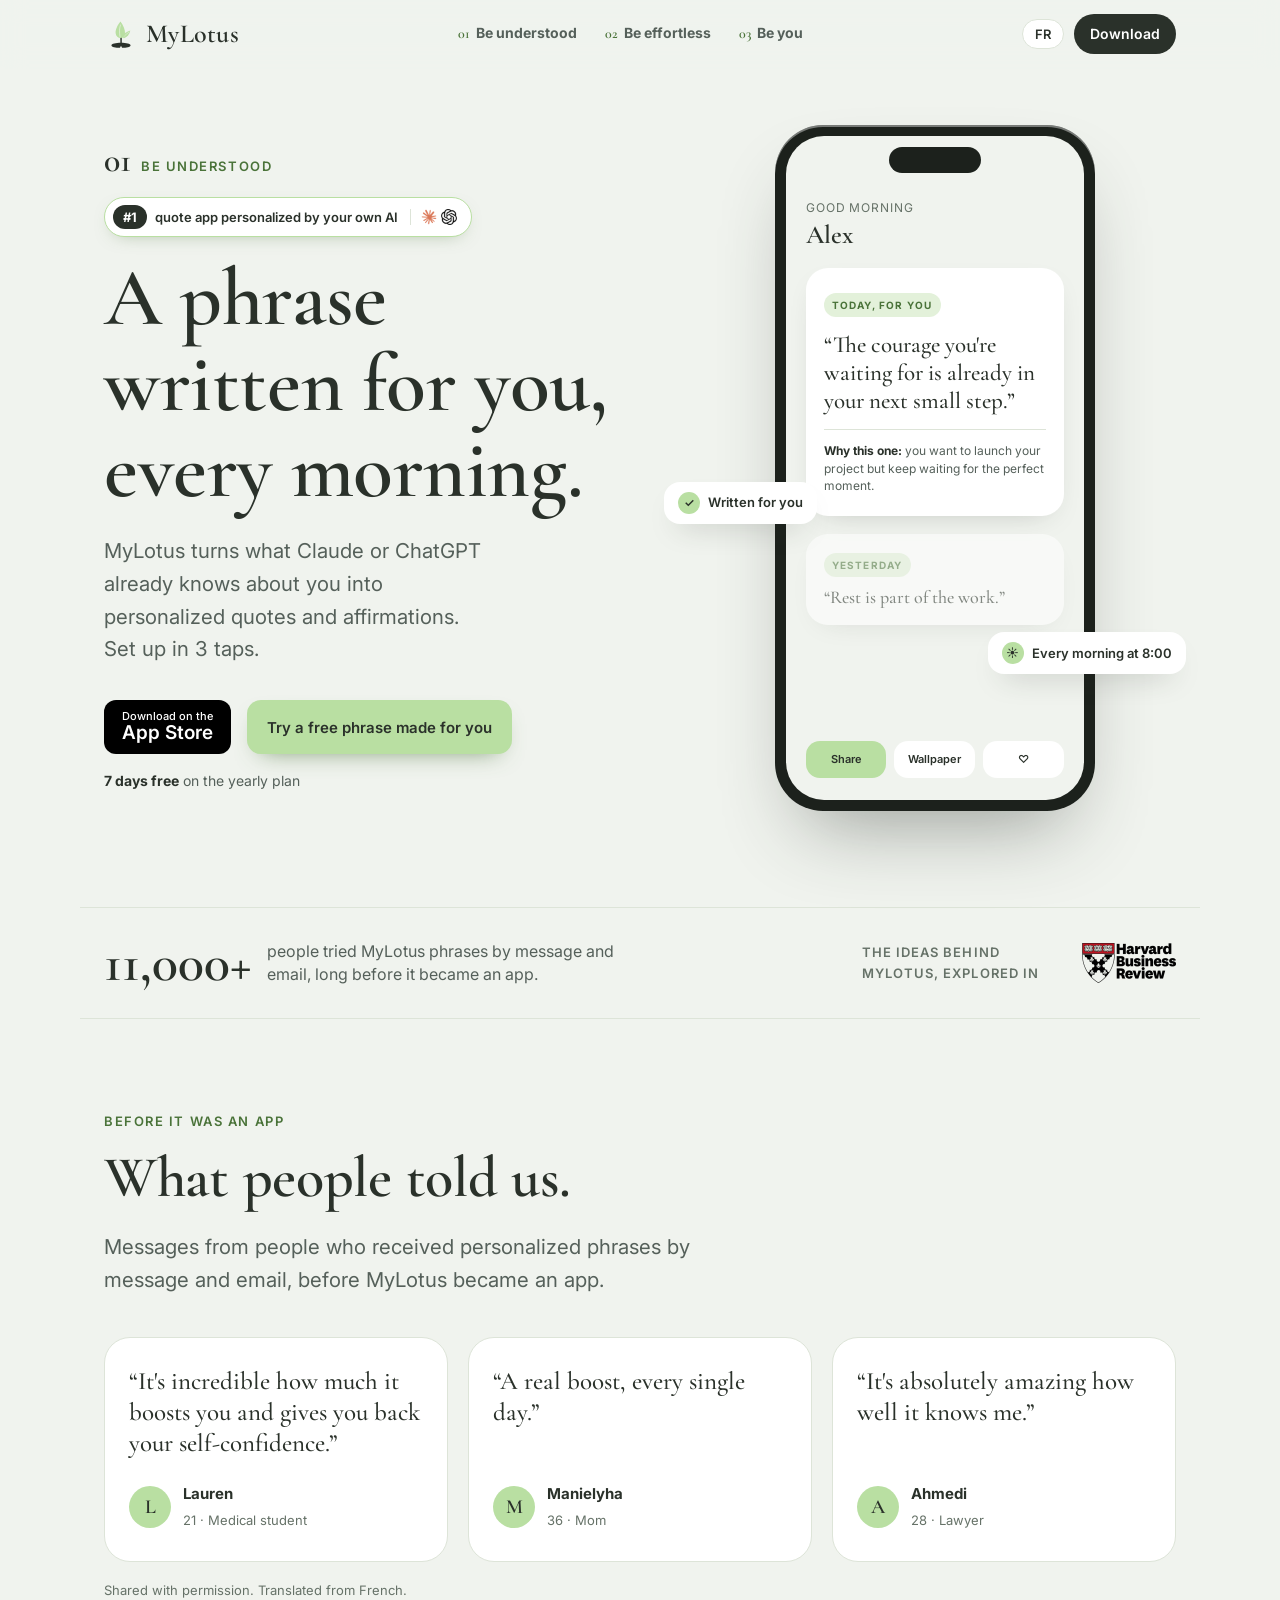
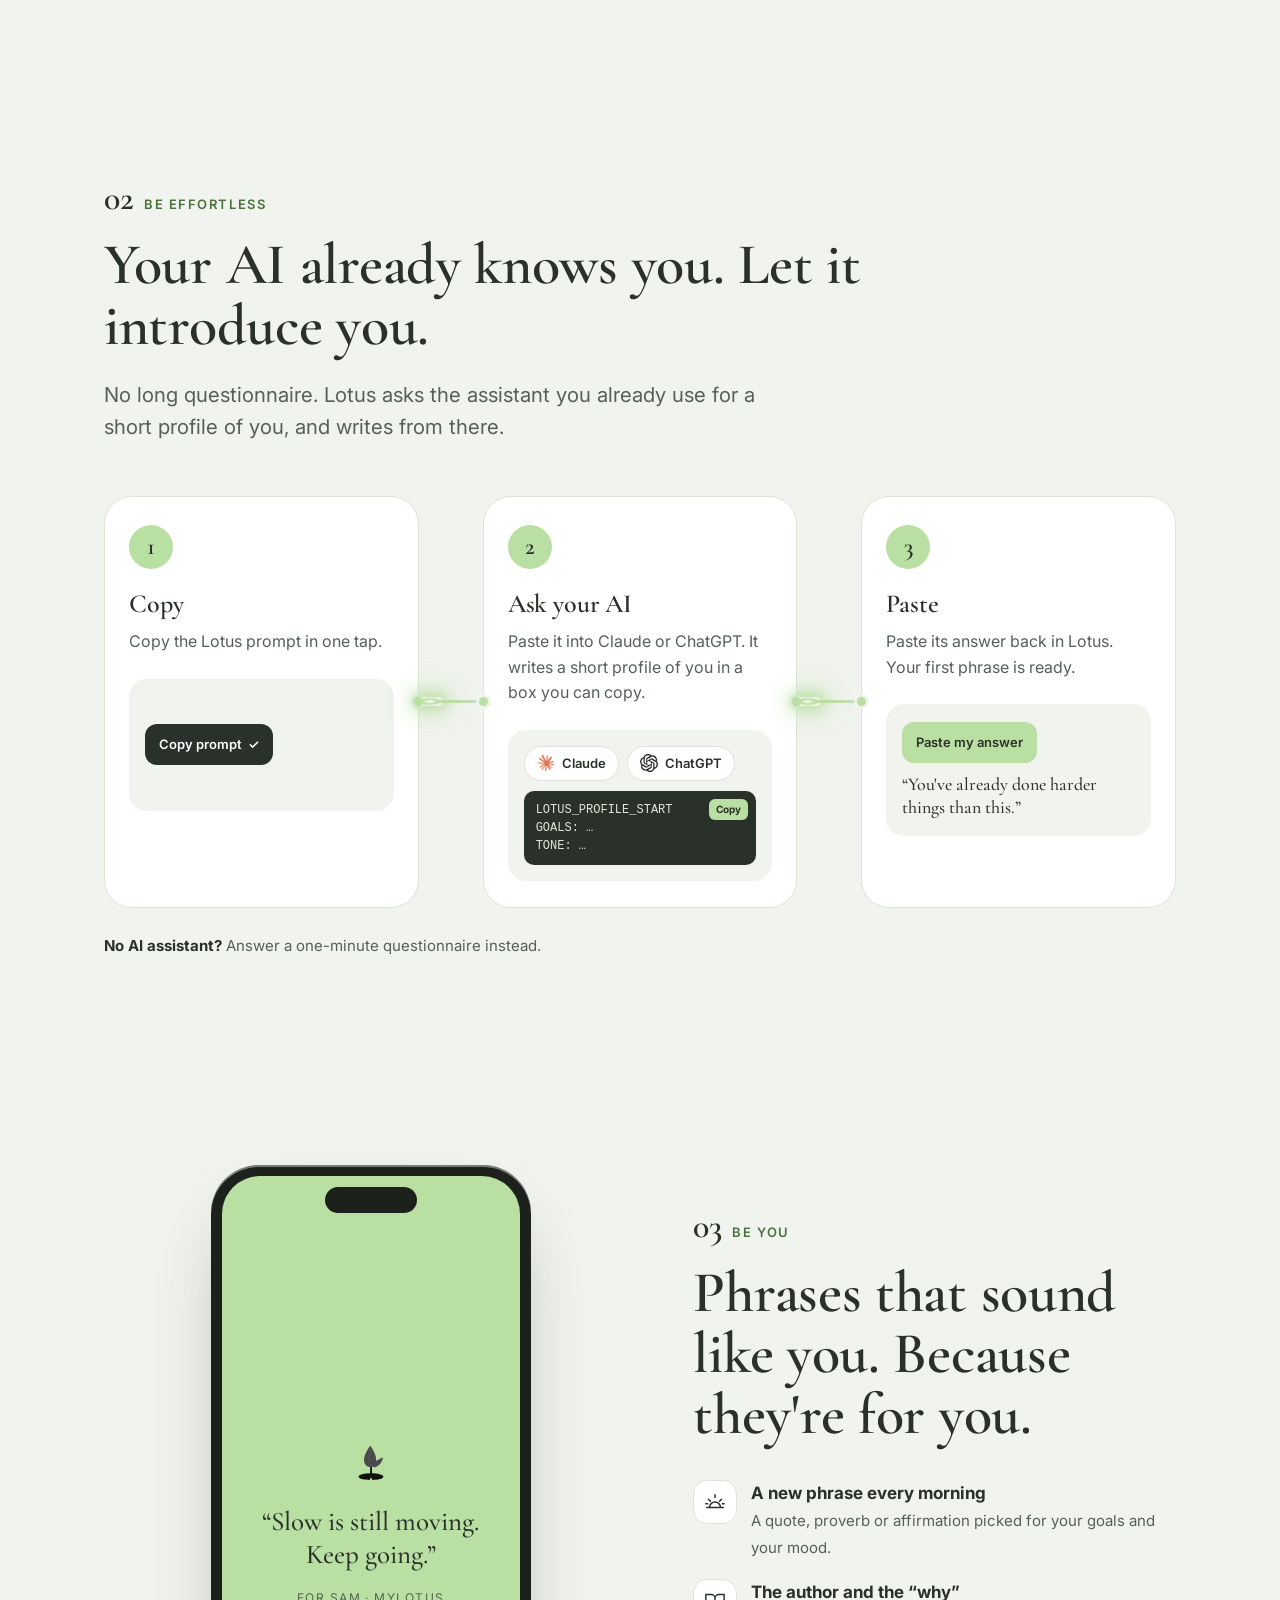
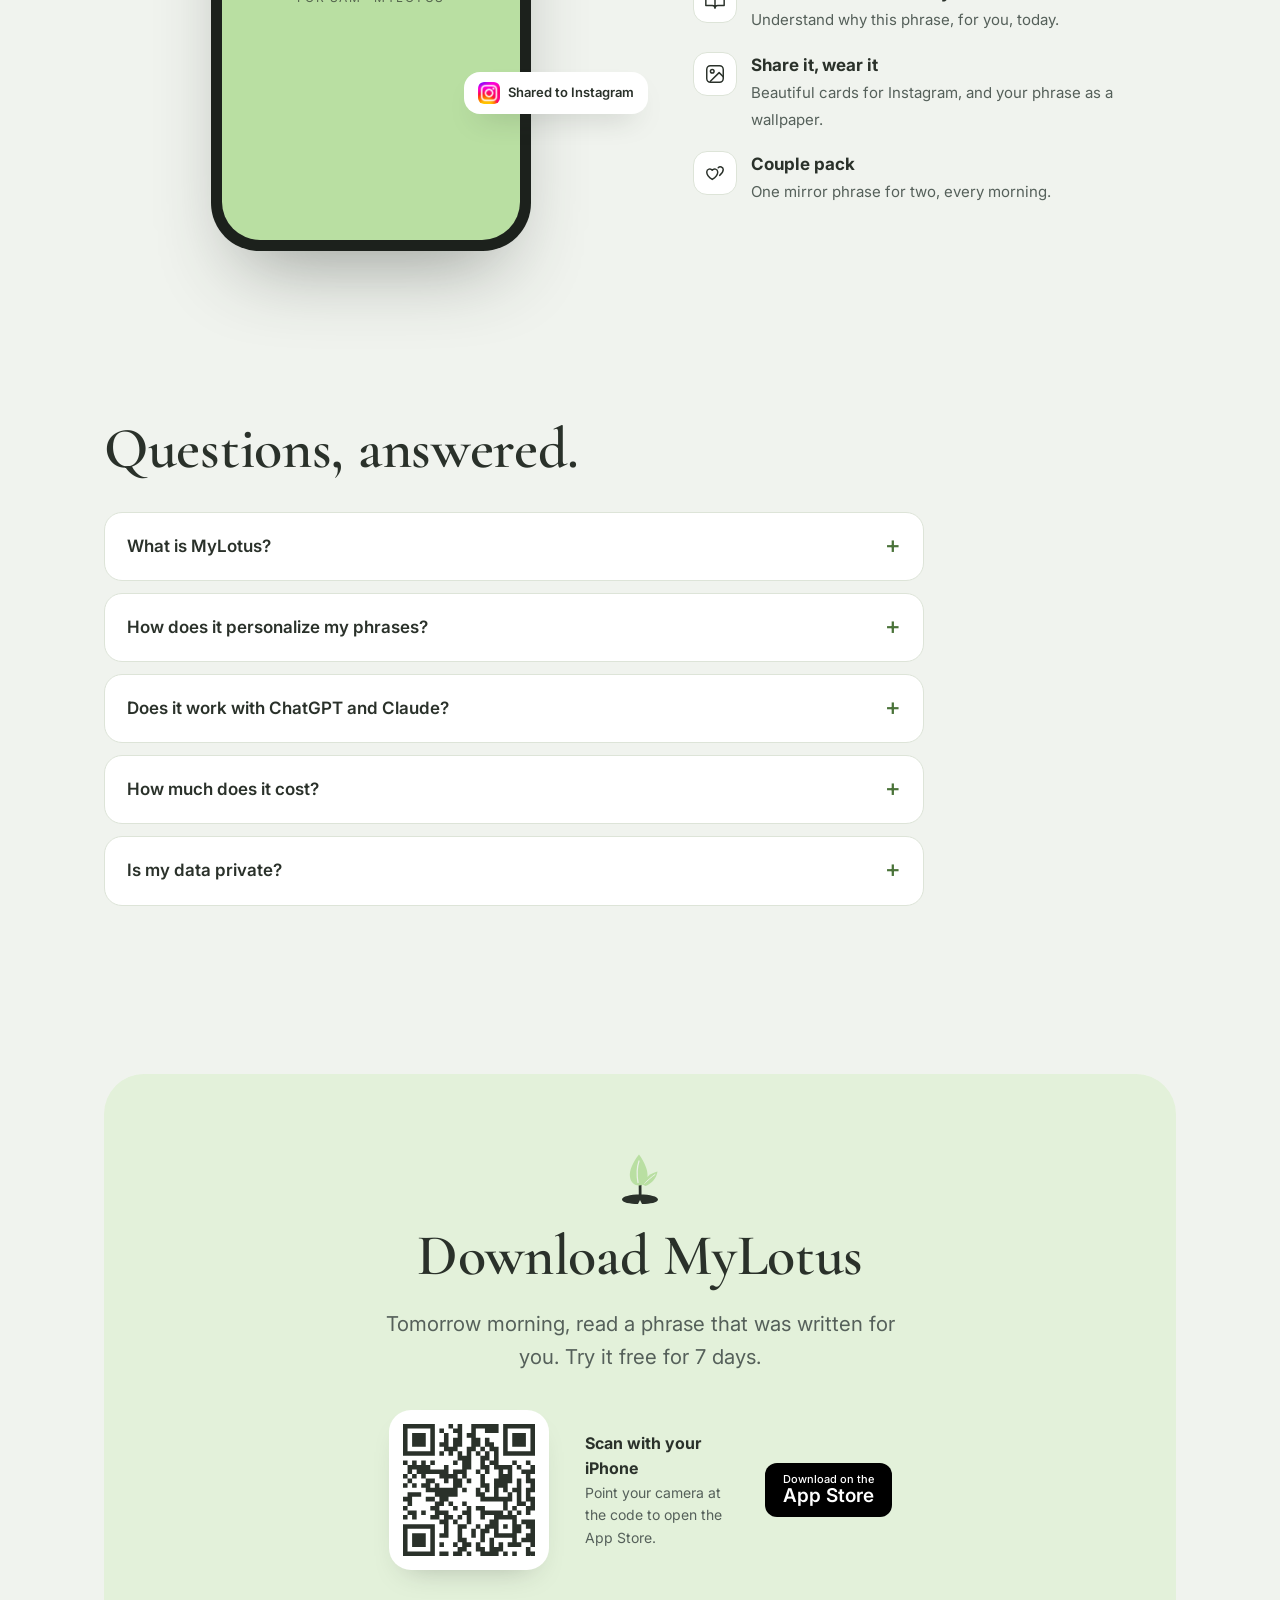
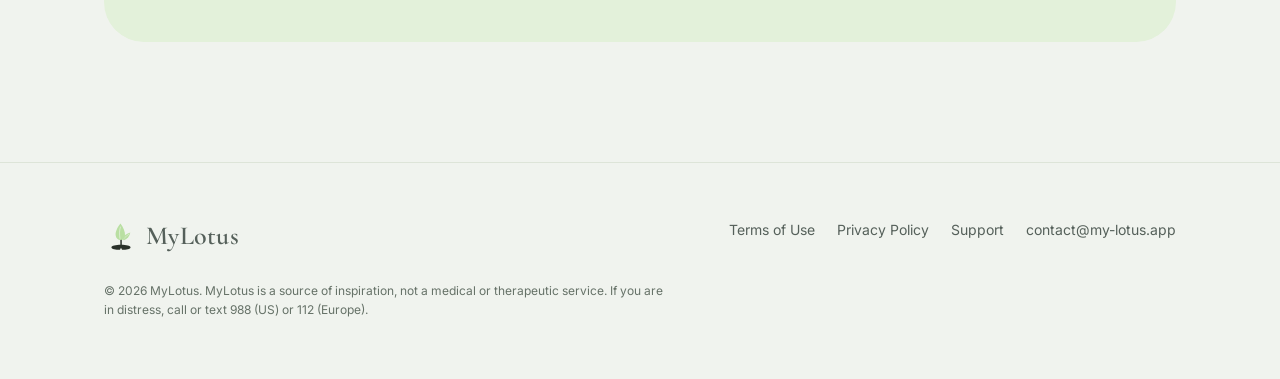
==== commit b3f0fd4b: "#1 badge, free phrase demo, FAQ, SEO/GEO: JSON-LD, robots.txt, sitemap, llms.txt, share image Co-Aut" ====
--- a/index.html
+++ b/index.html
@@ -3,13 +3,143 @@
 <head>
 <meta charset="utf-8">
 <meta name="viewport" content="width=device-width, initial-scale=1">
-<title>MyLotus: Personalized Quotes &amp; Daily Affirmations</title>
+<title>MyLotus: Personalized Daily Quotes &amp; Affirmations From Your AI (iPhone)</title>
 <meta name="description" content="MyLotus turns what Claude or ChatGPT already knows about you into a personalized phrase every morning. Set up in 3 taps.">
 <meta property="og:title" content="MyLotus: a phrase written for you, every morning">
 <meta property="og:description" content="Personalized quotes and affirmations from what your AI already knows about you. Set up in 3 taps.">
 <meta property="og:type" content="website">
 <meta property="og:url" content="https://my-lotus.app/">
 <meta name="theme-color" content="#F0F3EE">
+<link rel="canonical" href="https://my-lotus.app/">
+<meta name="robots" content="index, follow, max-image-preview:large">
+<meta property="og:site_name" content="MyLotus">
+<meta property="og:image" content="https://my-lotus.app/assets/og-image.png">
+<meta property="og:image:width" content="1200"><meta property="og:image:height" content="630">
+<meta name="twitter:card" content="summary_large_image">
+<meta name="twitter:title" content="MyLotus: a phrase written for you, every morning">
+<meta name="twitter:description" content="Personalized quotes and affirmations from what Claude or ChatGPT already knows about you. Set up in 3 taps.">
+<meta name="twitter:image" content="https://my-lotus.app/assets/og-image.png">
+<meta name="apple-itunes-app" content="app-id=6826226276">
+<link rel="apple-touch-icon" href="/assets/apple-touch-icon.png">
+<script type="application/ld+json">
+{
+ "@context": "https://schema.org",
+ "@graph": [
+  {
+   "@type": "Organization",
+   "@id": "https://my-lotus.app/#org",
+   "name": "MyLotus",
+   "url": "https://my-lotus.app/",
+   "logo": "https://my-lotus.app/assets/apple-touch-icon.png",
+   "email": "contact@my-lotus.app",
+   "founder": {
+    "@type": "Person",
+    "name": "Isaac Cohen"
+   }
+  },
+  {
+   "@type": "WebSite",
+   "@id": "https://my-lotus.app/#website",
+   "url": "https://my-lotus.app/",
+   "name": "MyLotus",
+   "publisher": {
+    "@id": "https://my-lotus.app/#org"
+   },
+   "inLanguage": [
+    "en",
+    "fr"
+   ]
+  },
+  {
+   "@type": "MobileApplication",
+   "@id": "https://my-lotus.app/#app",
+   "name": "MyLotus: Personalized Quotes",
+   "alternateName": "MyLotus",
+   "operatingSystem": "iOS",
+   "applicationCategory": "HealthApplication",
+   "applicationSubCategory": "Daily affirmations and personalized quotes",
+   "description": "MyLotus writes one personalized quote, proverb or affirmation every morning, based on a short profile your own AI assistant (Claude or ChatGPT) writes about you, or on a one-minute questionnaire.",
+   "url": "https://my-lotus.app/",
+   "downloadUrl": "https://apps.apple.com/app/id6826226276",
+   "installUrl": "https://apps.apple.com/app/id6826226276",
+   "publisher": {
+    "@id": "https://my-lotus.app/#org"
+   },
+   "inLanguage": [
+    "en",
+    "fr"
+   ],
+   "featureList": [
+    "A personalized phrase every morning",
+    "The author and the reason behind each phrase",
+    "Profile from Claude or ChatGPT in 3 taps",
+    "Instagram share cards and wallpapers",
+    "Couple pack: one mirror phrase for two"
+   ],
+   "offers": [
+    {
+     "@type": "Offer",
+     "name": "MyLotus Premium Yearly (7-day free trial)",
+     "price": "29.99",
+     "priceCurrency": "USD"
+    },
+    {
+     "@type": "Offer",
+     "name": "MyLotus Premium Monthly",
+     "price": "4.99",
+     "priceCurrency": "USD"
+    }
+   ]
+  },
+  {
+   "@type": "FAQPage",
+   "@id": "https://my-lotus.app/#faq",
+   "mainEntity": [
+    {
+     "@type": "Question",
+     "name": "What is MyLotus?",
+     "acceptedAnswer": {
+      "@type": "Answer",
+      "text": "MyLotus is an iPhone app that writes you one personalized quote, proverb or affirmation every morning, chosen for your goals, your challenges and the tone you respond to."
+     }
+    },
+    {
+     "@type": "Question",
+     "name": "How does MyLotus personalize my phrases?",
+     "acceptedAnswer": {
+      "@type": "Answer",
+      "text": "MyLotus gives you a prompt to paste into Claude or ChatGPT. Your assistant writes a short profile of you from what it already knows, you paste it back into MyLotus, and every phrase is written from that profile. You can also answer a one-minute questionnaire instead."
+     }
+    },
+    {
+     "@type": "Question",
+     "name": "Does MyLotus work with ChatGPT and Claude?",
+     "acceptedAnswer": {
+      "@type": "Answer",
+      "text": "Yes. The setup works with Claude, ChatGPT or any AI assistant that can answer a prompt. It takes 3 taps: copy, ask your AI, paste."
+     }
+    },
+    {
+     "@type": "Question",
+     "name": "How much does MyLotus cost?",
+     "acceptedAnswer": {
+      "@type": "Answer",
+      "text": "MyLotus Premium costs $29.99 per year with a 7-day free trial, or $4.99 per month. Subscriptions are managed by Apple and can be canceled anytime in your App Store settings."
+     }
+    },
+    {
+     "@type": "Question",
+     "name": "Is my data private?",
+     "acceptedAnswer": {
+      "@type": "Answer",
+      "text": "Your profile is only used to write your phrases. MyLotus shows no ads, never sells your data, and you can delete your account and all your data anytime in Settings."
+     }
+    }
+   ]
+  }
+ ]
+}
+</script>
 <link rel="icon" href="/assets/favicon.svg" type="image/svg+xml">
 <link rel="preconnect" href="https://fonts.googleapis.com">
 <link rel="preconnect" href="https://fonts.gstatic.com" crossorigin>
@@ -40,11 +170,12 @@
   <div class="container split">
     <div class="reveal">
       <div class="eyebrow"><b>01</b><span data-i18n="eyebrow1">Be understood</span></div>
-      <div class="first-badge"><span class="rank">1st</span><span data-i18n="firstBadge">quote app personalized by your own AI</span><span class="mini-ai"><img src="/assets/ai-claude.png" alt="Claude"><img src="/assets/ai-chatgpt.png" alt="ChatGPT"></span></div>
+      <div class="first-badge"><span class="rank">#1</span><span data-i18n="firstBadge">quote app personalized by your own AI</span><span class="mini-ai"><img src="/assets/ai-claude.png" alt="Claude"><img src="/assets/ai-chatgpt.png" alt="ChatGPT"></span></div>
       <h1 style="margin-top:18px" data-i18n="h1">A phrase written for you, every morning.</h1>
       <p class="lead" data-i18n="lead1">MyLotus turns what Claude or ChatGPT already knows about you into personalized quotes and affirmations. Set up in 3 taps.</p>
       <div class="cta-row">
         <a class="badge js-store" href="#download"><img class="js-badge" src="https://tools.applemarketingtools.com/api/badges/download-on-the-app-store/black/en-us?size=250x83" alt="Download on the App Store" width="162" height="54"></a>
+        <button type="button" class="btn-try js-try" data-i18n="tryBtn">Try a free phrase made for you</button>
         <span class="trial" data-i18n="trial"><strong>7 days free</strong> on the yearly plan</span>
       </div>
     </div>
@@ -177,6 +308,20 @@
   </div>
 </section>
 
+<!-- FAQ -->
+<section class="faq" id="faq">
+  <div class="container">
+    <h2 class="reveal" data-i18n="faqH">Questions, answered.</h2>
+    <div class="faq-list">
+      <details class="reveal"><summary data-i18n="faq1q">What is MyLotus?</summary><p data-i18n="faq1a">An iPhone app that writes you one personalized quote, proverb or affirmation every morning, chosen for your goals, your challenges and the tone you respond to.</p></details>
+      <details class="reveal"><summary data-i18n="faq2q">How does it personalize my phrases?</summary><p data-i18n="faq2a">MyLotus gives you a prompt to paste into Claude or ChatGPT. Your assistant writes a short profile of you from what it already knows, you paste it back, and every phrase is written from that profile. No AI? Answer a one-minute questionnaire instead.</p></details>
+      <details class="reveal"><summary data-i18n="faq3q">Does it work with ChatGPT and Claude?</summary><p data-i18n="faq3a">Yes, with Claude, ChatGPT or any AI assistant that can answer a prompt. It takes 3 taps: copy, ask your AI, paste.</p></details>
+      <details class="reveal"><summary data-i18n="faq4q">How much does it cost?</summary><p data-i18n="faq4a">$29.99 per year with a 7-day free trial, or $4.99 per month. Subscriptions are managed by Apple and can be canceled anytime.</p></details>
+      <details class="reveal"><summary data-i18n="faq5q">Is my data private?</summary><p data-i18n="faq5a">Your profile is only used to write your phrases. No ads, your data is never sold, and you can delete your account anytime in Settings.</p></details>
+    </div>
+  </div>
+</section>
+
 <!-- DOWNLOAD -->
 <section class="download" id="download">
   <div class="container">
@@ -210,6 +355,36 @@
   </div>
 </footer>
 
+
+<div class="try-modal" id="tryModal" role="dialog" aria-modal="true" aria-labelledby="tryTitle" hidden>
+  <div class="try-card">
+    <button class="try-close" type="button" aria-label="Close">×</button>
+    <div class="try-step" id="tryForm">
+      <h3 id="tryTitle" data-i18n="tryH">Your free phrase, in 2 taps</h3>
+      <p class="try-q" data-i18n="tryQ1">What do you need more of right now?</p>
+      <div class="try-opts" data-group="goal">
+        <button type="button" data-v="confidence" data-i18n="gConf">Confidence</button>
+        <button type="button" data-v="calm" data-i18n="gCalm">Calm</button>
+        <button type="button" data-v="motivation" data-i18n="gMot">Motivation</button>
+        <button type="button" data-v="love" data-i18n="gLove">Self-love</button>
+      </div>
+      <p class="try-q" data-i18n="tryQ2">Which tone speaks to you?</p>
+      <div class="try-opts" data-group="tone">
+        <button type="button" data-v="gentle" data-i18n="tGentle">Gentle</button>
+        <button type="button" data-v="direct" data-i18n="tDirect">Direct</button>
+        <button type="button" data-v="stoic" data-i18n="tStoic">Stoic</button>
+      </div>
+      <button type="button" class="btn-try wide" id="tryGo" disabled data-i18n="tryGo">Show my phrase</button>
+    </div>
+    <div class="try-step" id="tryResult" hidden>
+      <span class="tag" data-i18n="tryTag">A taste of MyLotus</span>
+      <blockquote id="tryPhrase"></blockquote>
+      <p class="try-note" data-i18n="tryNote">In the app, every phrase is written from your own profile, with the reason behind it.</p>
+      <a class="btn-try wide js-store" href="#download" data-i18n="tryCta">Get yours every morning, 7 days free</a>
+      <button type="button" class="try-again" id="tryAgain" data-i18n="tryAgain">Try another</button>
+    </div>
+  </div>
+</div>
 <script src="/assets/qrcode.js"></script>
 <script>
 /* ====== ONE SETTING TO CHANGE ======
@@ -219,7 +394,7 @@
 /* =================================== */
 
 var FR = {
-  proofStat:"personnes ont essayé les phrases MyLotus par message et par e-mail, bien avant que ce soit une app.", pressLabel:"Les idées derrière MyLotus, explorées dans", revEyebrow:"Avant que ce soit une app", revH:"Ce qu’on nous a dit.", revLead:"Des messages de personnes qui recevaient des phrases personnalisées par message et par e-mail, avant que MyLotus devienne une app.", rv1:"« C’est incroyable comme ça booste et redonne confiance en soi. »", rv1w:"21 ans · Étudiante en médecine", rv2:"« Un vrai coup de boost au quotidien. »", rv2w:"36 ans · Maman", rv3:"« C’est absolument génial, à quel point ça me connaît. »", rv3w:"28 ans · Avocat", revNote:"Partagés avec leur accord.", firstBadge:"app de citations personnalisée par ta propre IA", resEyebrow:"La science derrière", resH:"Fondé sur la recherche, pas sur le hasard.", r1t:"Auto-affirmation", r1p:"Réfléchir à ses propres valeurs active les zones du cerveau liées à la récompense et à la perception de soi.", r2t:"Gratitude", r2p:"Les personnes qui notaient régulièrement ce dont elles étaient reconnaissantes déclaraient un meilleur bien-être que celles qui notaient leurs tracas.", r3t:"Des mots positifs, chaque jour", r3p:"Exprimer sa gratitude est régulièrement associé à plus de bonheur et de bien-être.", resNote:"Des études qui inspirent l’écriture de MyLotus. MyLotus n’est affilié à aucun de ces auteurs ni institutions.", nav1:"Être compris·e", nav2:"Sans effort", nav3:"Être soi", navCta:"Télécharger",
+  proofStat:"personnes ont essayé les phrases MyLotus par message et par e-mail, bien avant que ce soit une app.", pressLabel:"Les idées derrière MyLotus, explorées dans", revEyebrow:"Avant que ce soit une app", revH:"Ce qu’on nous a dit.", revLead:"Des messages de personnes qui recevaient des phrases personnalisées par message et par e-mail, avant que MyLotus devienne une app.", rv1:"« C’est incroyable comme ça booste et redonne confiance en soi. »", rv1w:"21 ans · Étudiante en médecine", rv2:"« Un vrai coup de boost au quotidien. »", rv2w:"36 ans · Maman", rv3:"« C’est absolument génial, à quel point ça me connaît. »", rv3w:"28 ans · Avocat", revNote:"Partagés avec leur accord.", tryBtn:"Essaie gratuitement une phrase faite pour toi", tryH:"Ta phrase gratuite, en 2 clics", tryQ1:"De quoi as-tu le plus besoin en ce moment ?", gConf:"Confiance", gCalm:"Calme", gMot:"Motivation", gLove:"Amour de soi", tryQ2:"Quel ton te parle ?", tGentle:"Doux", tDirect:"Direct", tStoic:"Stoïcien", tryGo:"Voir ma phrase", tryTag:"Un avant-goût de MyLotus", tryNote:"Dans l’app, chaque phrase est écrite à partir de ton propre profil, avec la raison derrière.", tryCta:"Reçois la tienne chaque matin, 7 jours gratuits", tryAgain:"Une autre", faqH:"Vos questions, nos réponses.", faq1q:"Qu’est-ce que MyLotus ?", faq1a:"Une app iPhone qui t’écrit chaque matin une citation, un proverbe ou une affirmation personnalisés, choisis pour tes objectifs, tes défis et le ton qui te parle.", faq2q:"Comment mes phrases sont-elles personnalisées ?", faq2a:"MyLotus te donne un prompt à coller dans Claude ou ChatGPT. Ton assistant écrit un court profil de toi à partir de ce qu’il sait déjà, tu le recolles dans l’app, et chaque phrase est écrite à partir de ce profil. Pas d’IA ? Réponds plutôt à un questionnaire d’une minute.", faq3q:"Est-ce que ça marche avec ChatGPT et Claude ?", faq3a:"Oui, avec Claude, ChatGPT ou n’importe quel assistant IA capable de répondre à un prompt. Ça prend 3 clics : copier, demander à ton IA, coller.", faq4q:"Combien ça coûte ?", faq4a:"29,99 $ par an avec 7 jours d’essai gratuit, ou 4,99 $ par mois. Les abonnements sont gérés par Apple et résiliables à tout moment.", faq5q:"Mes données sont-elles privées ?", faq5a:"Ton profil sert uniquement à écrire tes phrases. Pas de pub, tes données ne sont jamais vendues, et tu peux supprimer ton compte à tout moment dans les Réglages.", firstBadge:"app de citations personnalisée par ta propre IA", resEyebrow:"La science derrière", resH:"Fondé sur la recherche, pas sur le hasard.", r1t:"Auto-affirmation", r1p:"Réfléchir à ses propres valeurs active les zones du cerveau liées à la récompense et à la perception de soi.", r2t:"Gratitude", r2p:"Les personnes qui notaient régulièrement ce dont elles étaient reconnaissantes déclaraient un meilleur bien-être que celles qui notaient leurs tracas.", r3t:"Des mots positifs, chaque jour", r3p:"Exprimer sa gratitude est régulièrement associé à plus de bonheur et de bien-être.", resNote:"Des études qui inspirent l’écriture de MyLotus. MyLotus n’est affilié à aucun de ces auteurs ni institutions.", nav1:"Être compris·e", nav2:"Sans effort", nav3:"Être soi", navCta:"Télécharger",
   eyebrow1:"Être compris·e", h1:"Une phrase écrite pour toi, chaque matin.",
   lead1:"MyLotus transforme ce que Claude ou ChatGPT sait déjà de toi en citations et affirmations personnalisées. Prêt en 3 clics.",
   trial:"<strong>7 jours gratuits</strong> avec l'offre annuelle",
@@ -269,7 +444,6 @@
       img.alt = l === 'fr' ? "Télécharger dans l'App Store" : 'Download on the App Store';
     });
     btn.textContent = l === 'fr' ? 'EN' : 'FR';
-    var rk=document.querySelector('.first-badge .rank'); if (rk) rk.textContent = l === 'fr' ? '1re' : '1st';
     try { localStorage.setItem('lotus-lang', l); } catch (e) {}
   }
   var saved = null; try { saved = localStorage.getItem('lotus-lang'); } catch (e) {}
@@ -295,6 +469,44 @@
     });
   });
 
+  // Free phrase demo
+  var PH = {
+    en: {
+      confidence:{gentle:"You are allowed to take up space. Start with one small yes to yourself today.",direct:"You don't need permission to be good at this. Go and prove it to yourself.",stoic:"Doubt is a thought, not a verdict. Act well, and let the result follow."},
+      calm:{gentle:"Breathe out a little longer than you breathe in. Nothing needs to be solved this minute.",direct:"Not everything deserves your energy today. Pick one thing and let the rest wait.",stoic:"You can't control the noise, only your answer to it. Choose a quiet one."},
+      motivation:{gentle:"Small steps still count. Today, one is enough.",direct:"Start before you feel ready. Ready comes later.",stoic:"The obstacle in front of you is the path. Take the next step."},
+      love:{gentle:"Speak to yourself today the way you would speak to someone you love.",direct:"Stop waiting to be someone else before you treat yourself well.",stoic:"Your worth is not up for debate. Live today as if you knew it."}
+    },
+    fr: {
+      confidence:{gentle:"Tu as le droit de prendre de la place. Commence par un petit oui à toi-même aujourd'hui.",direct:"Tu n'as besoin de la permission de personne pour être bon. Prouve-le-toi.",stoic:"Le doute est une pensée, pas un verdict. Agis bien, le résultat suivra."},
+      calm:{gentle:"Expire un peu plus longtemps que tu n'inspires. Rien n'a besoin d'être réglé dans la minute.",direct:"Tout ne mérite pas ton énergie aujourd'hui. Choisis une chose, le reste attendra.",stoic:"Tu ne contrôles pas le bruit, seulement ta réponse. Choisis-la calme."},
+      motivation:{gentle:"Les petits pas comptent aussi. Aujourd'hui, un seul suffit.",direct:"Commence avant de te sentir prêt. Prêt, ça vient après.",stoic:"L'obstacle devant toi est le chemin. Fais le pas suivant."},
+      love:{gentle:"Parle-toi aujourd'hui comme tu parlerais à quelqu'un que tu aimes.",direct:"Arrête d'attendre d'être quelqu'un d'autre pour bien te traiter.",stoic:"Ta valeur n'est pas en débat. Vis aujourd'hui comme si tu le savais."}
+    }
+  };
+  var modalEl = document.getElementById('tryModal'), pick = {}, go = document.getElementById('tryGo');
+  function openTry(){ modalEl.hidden = false; document.body.style.overflow = 'hidden'; }
+  function closeTry(){ modalEl.hidden = true; document.body.style.overflow = ''; }
+  function showForm(){ document.getElementById('tryForm').hidden = false; document.getElementById('tryResult').hidden = true; }
+  document.querySelectorAll('.js-try').forEach(function(b){ b.addEventListener('click', function(){ showForm(); openTry(); }); });
+  modalEl.querySelector('.try-close').addEventListener('click', closeTry);
+  modalEl.addEventListener('click', function(e){ if (e.target === modalEl) closeTry(); });
+  document.addEventListener('keydown', function(e){ if (e.key === 'Escape' && !modalEl.hidden) closeTry(); });
+  modalEl.querySelectorAll('.try-opts').forEach(function(g){
+    g.addEventListener('click', function(e){
+      var b = e.target.closest('button'); if (!b) return;
+      g.querySelectorAll('button').forEach(function(x){ x.classList.toggle('on', x === b); });
+      pick[g.dataset.group] = b.dataset.v; go.disabled = !(pick.goal && pick.tone);
+    });
+  });
+  go.addEventListener('click', function(){
+    var l = document.documentElement.lang === 'fr' ? 'fr' : 'en', q = PH[l][pick.goal][pick.tone];
+    document.getElementById('tryPhrase').textContent = (l === 'fr' ? '« ' + q + ' »' : '“' + q + '”');
+    document.getElementById('tryForm').hidden = true; document.getElementById('tryResult').hidden = false;
+  });
+  document.getElementById('tryAgain').addEventListener('click', showForm);
+  modalEl.querySelector('.js-store').addEventListener('click', function(){ if (!live) closeTry(); });
+
   // Header border on scroll
   var header = document.querySelector('.site-header');
   function onScroll(){ header.classList.toggle('scrolled', window.scrollY > 8); }
--- a/assets/site.css
+++ b/assets/site.css
@@ -245,3 +245,33 @@
 .mini-ai{display:inline-flex;align-items:center;gap:4px;margin-left:4px;padding-left:10px;border-left:1px solid var(--line)}
 .mini-ai img{width:16px;height:16px;object-fit:contain}
 .reviews.tight{padding:48px 0 72px}
+
+/* Try button + modal */
+.btn-try{display:inline-flex;align-items:center;justify-content:center;gap:8px;border:0;cursor:pointer;background:var(--sage);color:var(--ink);font:600 15px/1 var(--sans);padding:0 20px;height:54px;border-radius:14px;text-decoration:none;box-shadow:0 10px 24px -14px rgba(74,115,57,.8);transition:transform .15s}
+.btn-try:hover{transform:translateY(-1px)}
+.btn-try:disabled{opacity:.45;cursor:not-allowed;transform:none}
+.btn-try.wide{width:100%;margin-top:22px}
+.cta-row .trial{flex-basis:100%}
+.try-modal{position:fixed;inset:0;z-index:50;background:rgba(42,49,42,.45);backdrop-filter:blur(6px);-webkit-backdrop-filter:blur(6px);display:grid;place-items:center;padding:16px}
+.try-modal[hidden]{display:none}
+.try-card{position:relative;width:min(460px,100%);max-height:calc(100vh - 32px);overflow:auto;background:var(--bg);border-radius:28px;padding:30px 24px 24px;box-shadow:0 40px 80px -30px rgba(0,0,0,.5)}
+.try-card h3{font-size:30px}
+.try-close{position:absolute;top:14px;right:14px;width:36px;height:36px;border-radius:50%;border:0;background:var(--card);font-size:22px;line-height:1;cursor:pointer;color:var(--ink)}
+.try-q{margin:22px 0 10px;font-weight:600;font-size:15px}
+.try-opts{display:flex;flex-wrap:wrap;gap:8px}
+.try-opts button{border:1px solid var(--line);background:var(--card);border-radius:999px;padding:10px 16px;font:600 14px var(--sans);color:var(--ink);cursor:pointer}
+.try-opts button.on{background:var(--ink);color:#fff;border-color:var(--ink)}
+.try-step .tag{display:inline-block;font-size:11px;font-weight:700;letter-spacing:.12em;text-transform:uppercase;background:var(--sage-soft);color:var(--sage-deep);padding:5px 10px;border-radius:999px}
+#tryPhrase{margin:18px 0 0;font:500 30px/1.22 var(--serif)}
+.try-note{color:var(--body);font-size:14px;margin:16px 0 0}
+.try-again{display:block;margin:14px auto 0;background:none;border:0;color:var(--body);font:600 14px var(--sans);cursor:pointer;text-decoration:underline}
+
+/* FAQ */
+.faq{padding:72px 0}
+.faq-list{margin-top:32px;max-width:820px;display:grid;gap:12px}
+.faq details{background:var(--card);border:1px solid var(--line);border-radius:18px;padding:0 22px}
+.faq summary{cursor:pointer;list-style:none;padding:20px 0;font-weight:600;font-size:17px;display:flex;justify-content:space-between;gap:16px}
+.faq summary::-webkit-details-marker{display:none}
+.faq summary::after{content:"+";font:500 24px/1 var(--sans);color:var(--sage-deep)}
+.faq details[open] summary::after{content:"–"}
+.faq details p{margin:0 0 20px;color:var(--body)}
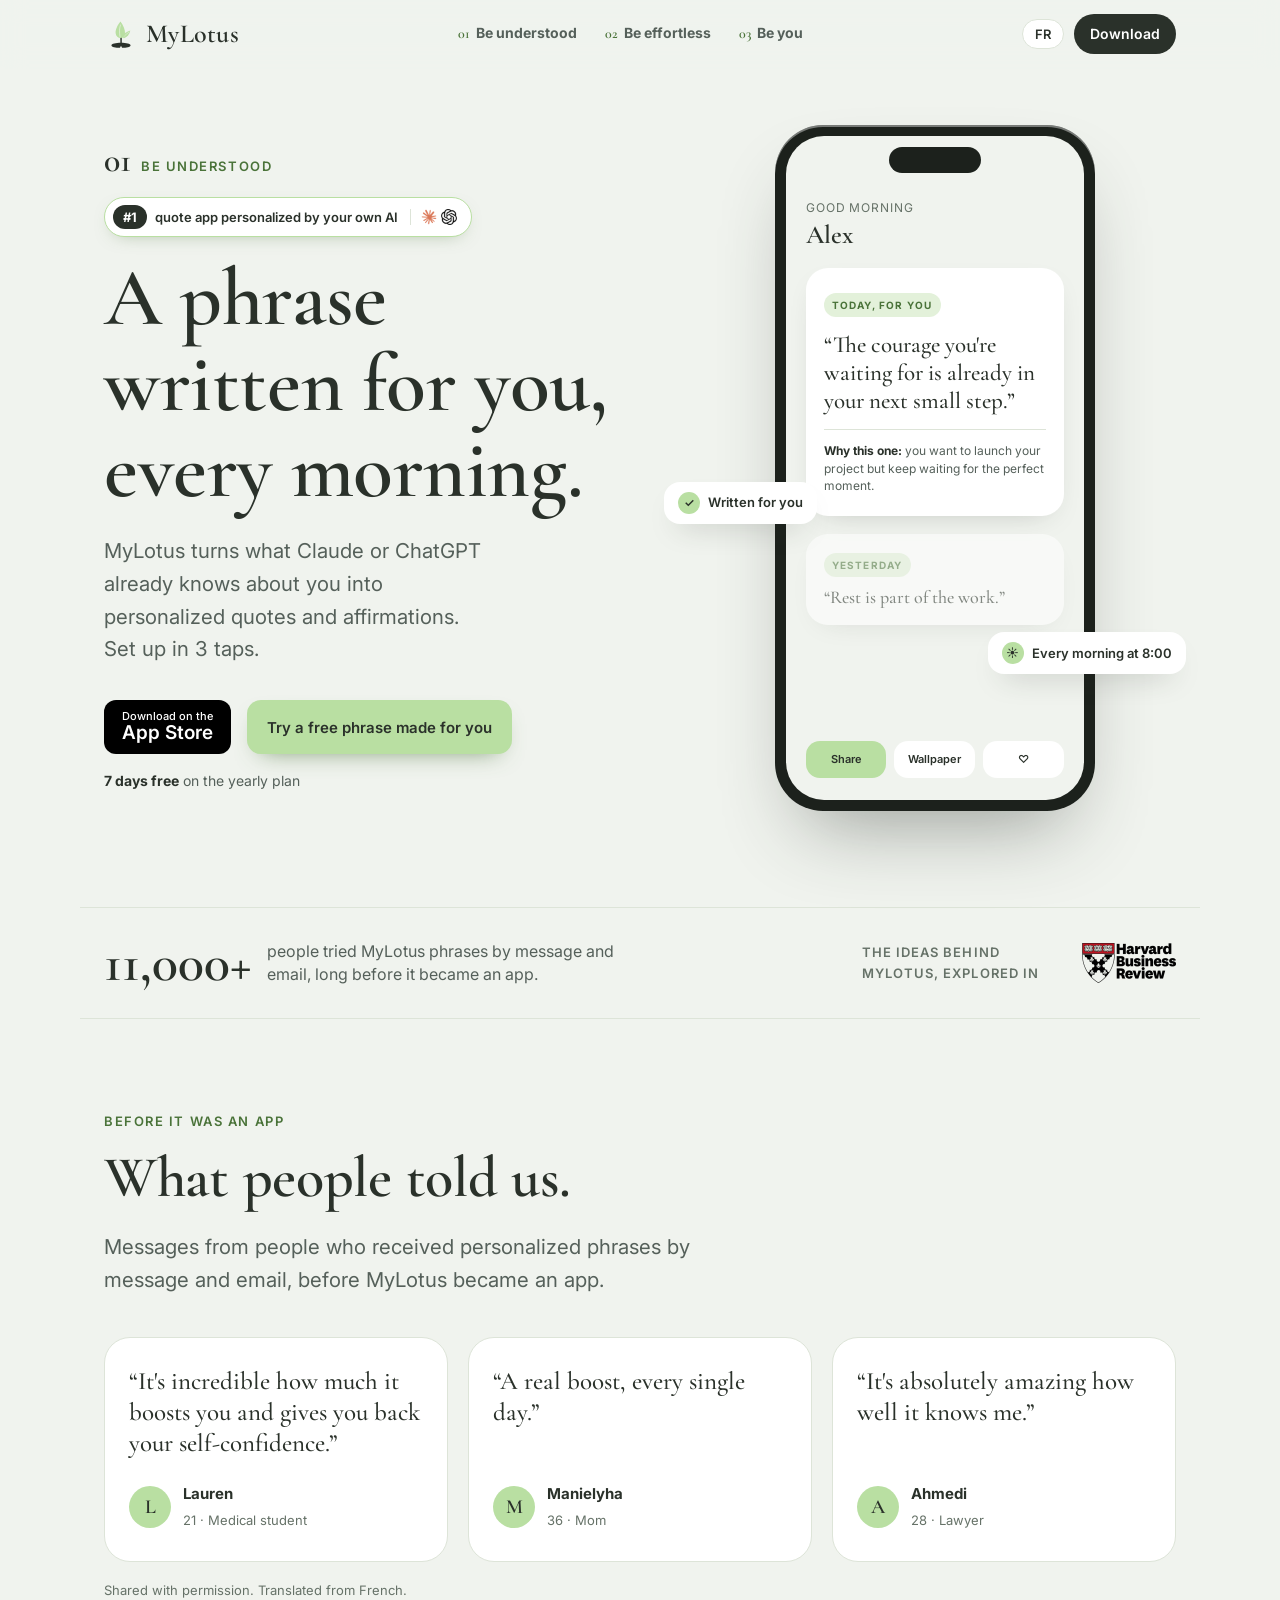
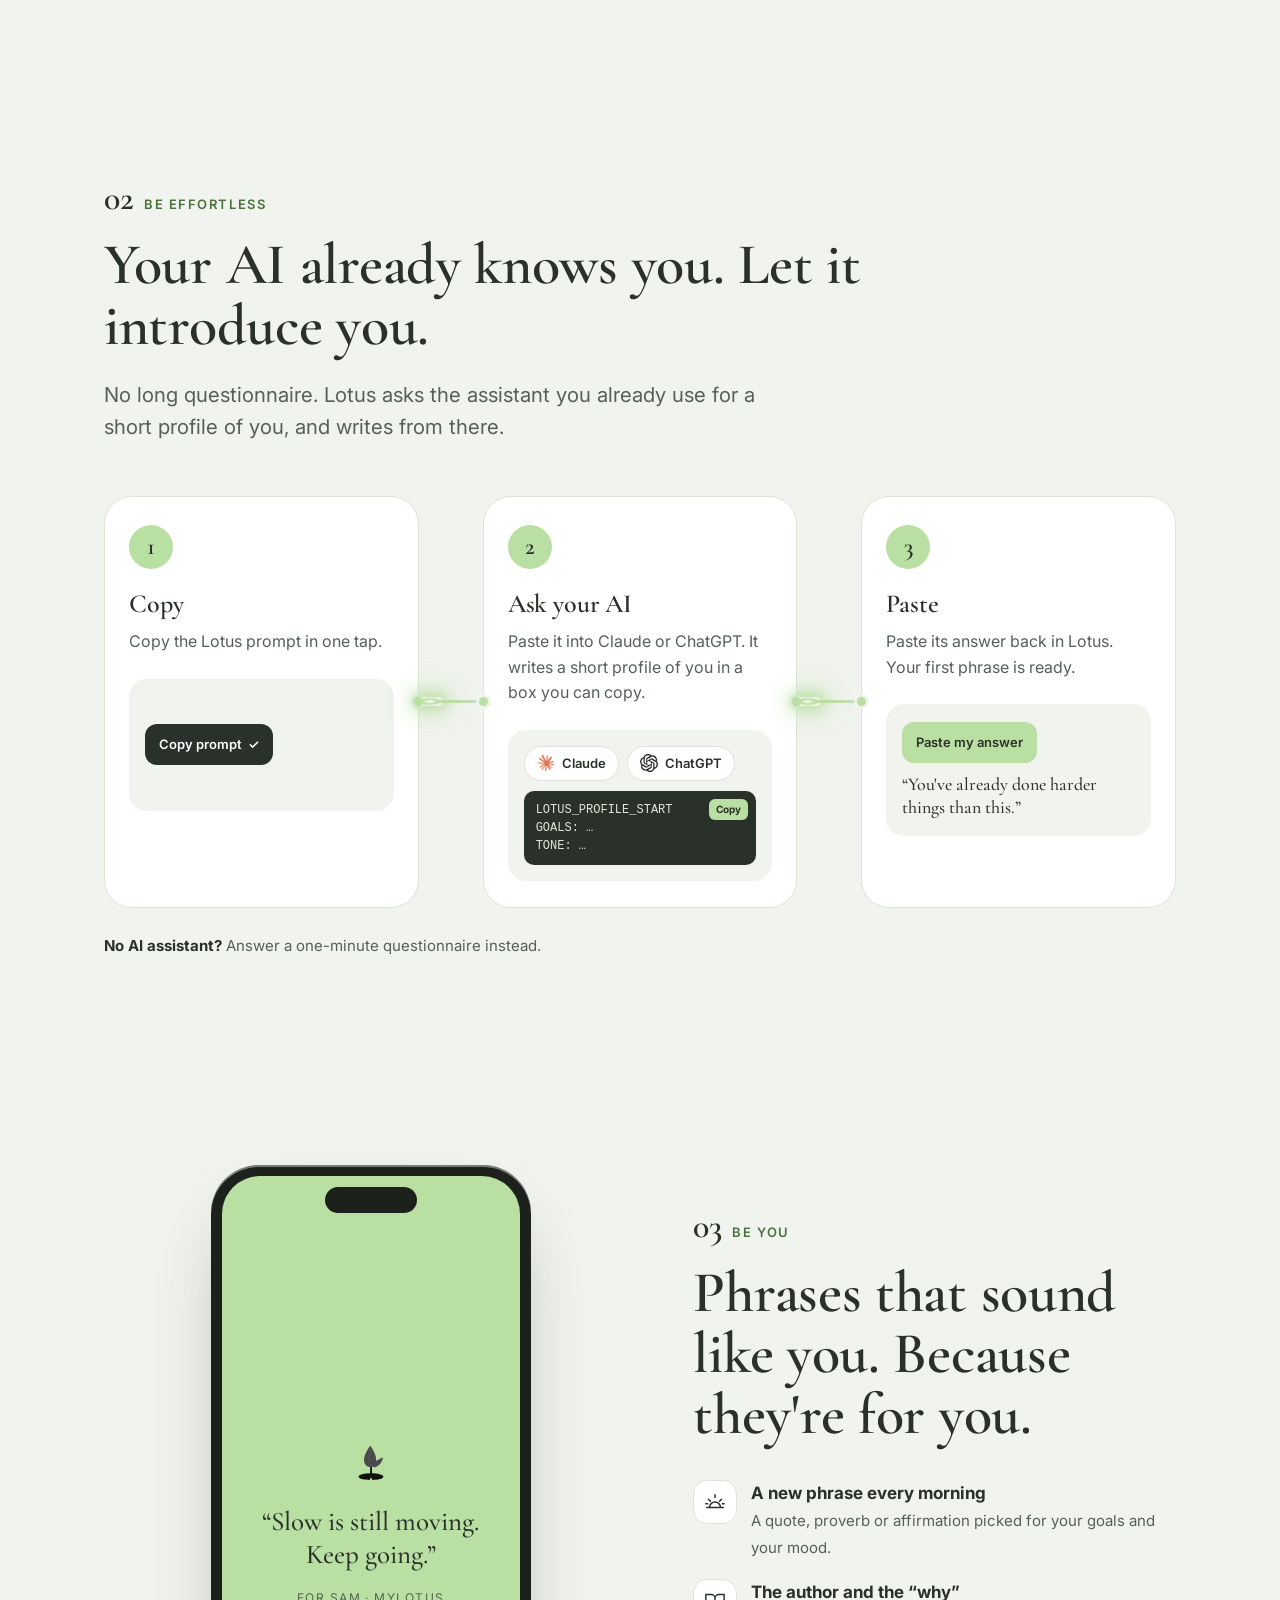
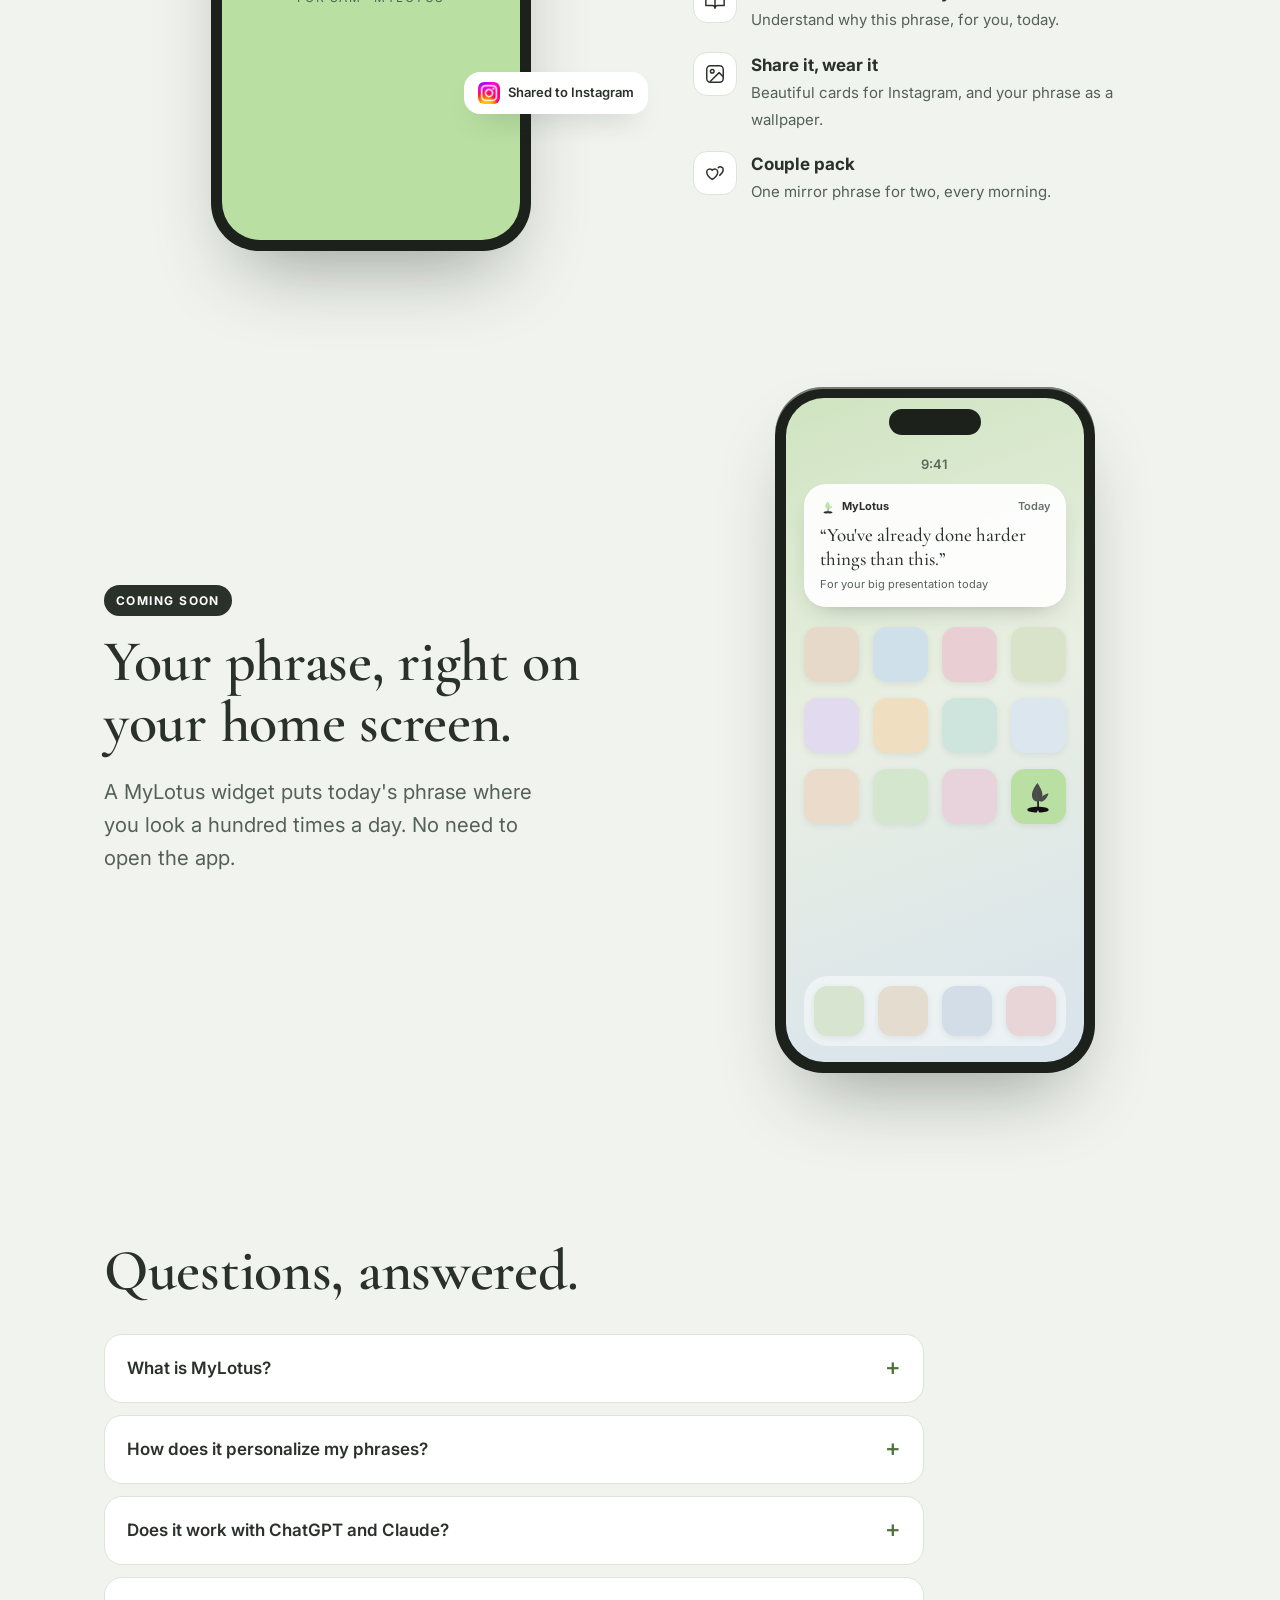
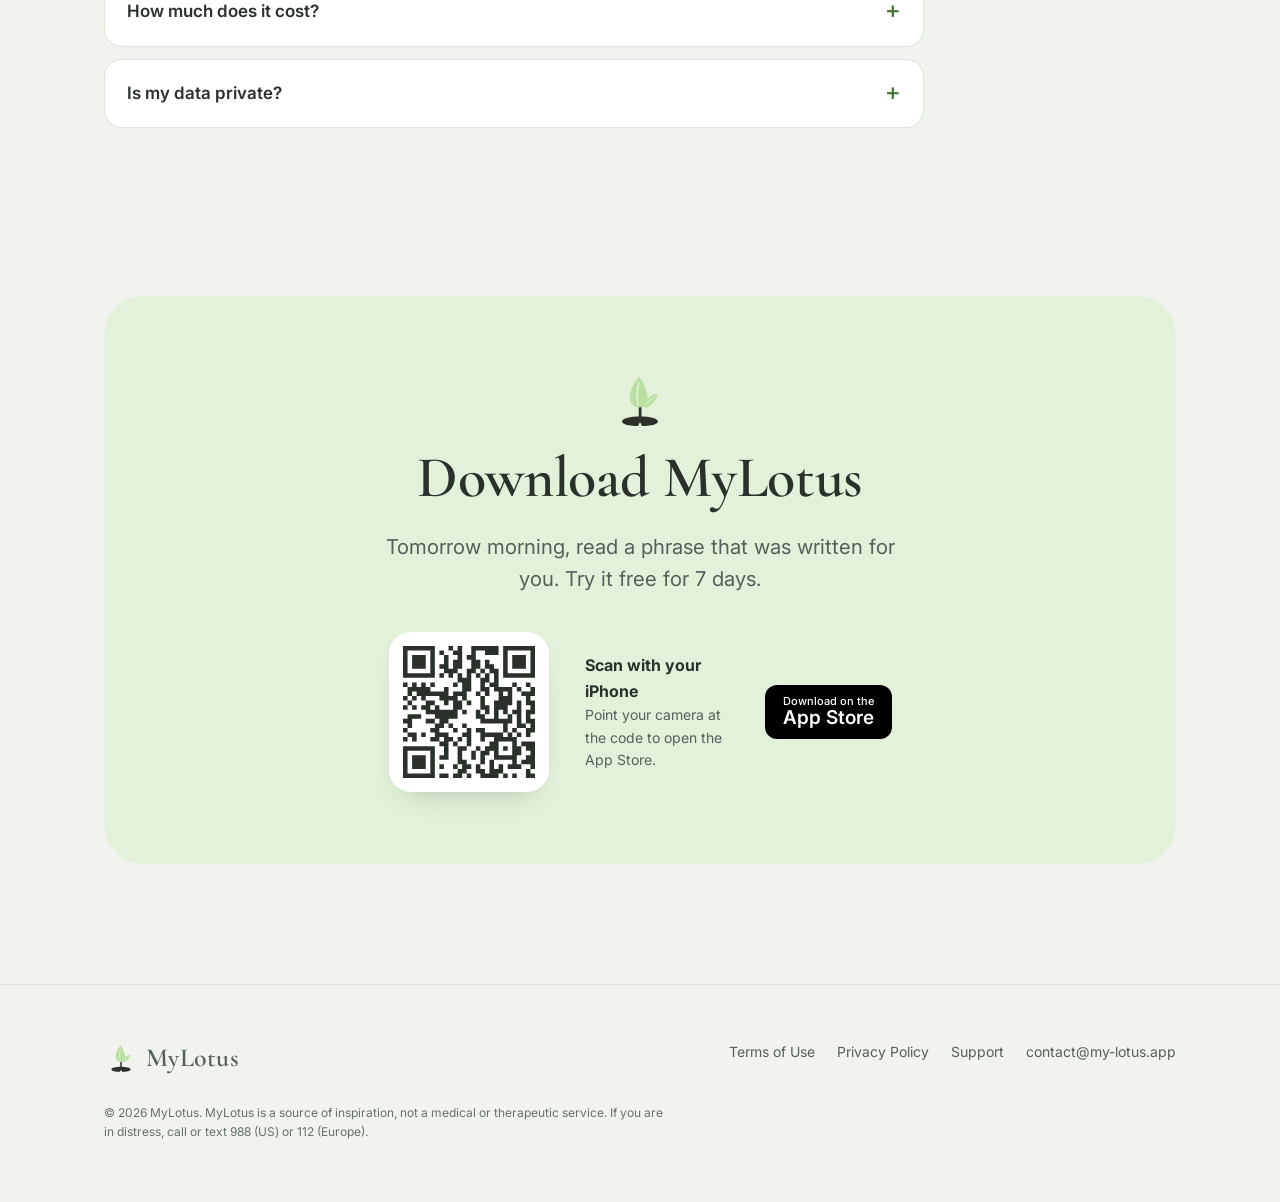
==== commit 862eca85: "Free phrase: loading step and AI personalization prompt; home-screen widget preview (coming soon); p" ====
--- a/index.html
+++ b/index.html
@@ -308,6 +308,32 @@
   </div>
 </section>
 
+<!-- WIDGET -->
+<section class="widget-sec">
+  <div class="container split">
+    <div class="reveal">
+      <span class="soon" data-i18n="wSoon">Coming soon</span>
+      <h2 style="margin-top:16px" data-i18n="wH">Your phrase, right on your home screen.</h2>
+      <p class="lead" data-i18n="wP">A MyLotus widget puts today's phrase where you look a hundred times a day. No need to open the app.</p>
+    </div>
+    <div class="split-media media-wrap reveal">
+      <div class="phone home" aria-hidden="true">
+        <div class="screen home-screen">
+          <div class="hs-time">9:41</div>
+          <div class="widget-md">
+            <div class="w-head"><img src="/assets/logo.svg" alt=""><span>MyLotus</span><em data-i18n="wToday">Today</em></div>
+            <div class="w-quote" data-i18n="wQuote">“You've already done harder things than this.”</div>
+            <div class="w-why" data-i18n="wWhy">For your big presentation today</div>
+          </div>
+          <div class="app-grid"><span class="app-ic" style="background:#E7D9C9"></span><span class="app-ic" style="background:#CFE0EA"></span><span class="app-ic" style="background:#E9CFD4"></span><span class="app-ic" style="background:#D9E3C9"></span><span class="app-ic" style="background:#E2DAEE"></span><span class="app-ic" style="background:#F0DEC0"></span><span class="app-ic" style="background:#CDE5DD"></span><span class="app-ic" style="background:#DCE6EE"></span><span class="app-ic" style="background:#EADBCB"></span><span class="app-ic" style="background:#D5E6CF"></span><span class="app-ic" style="background:#E8D3DD"></span><span class="app-ic lotus"><img src="/assets/logo.svg" alt=""></span></div>
+          <div class="dock"><span class="app-ic" style="background:#D6E4D0"></span><span class="app-ic" style="background:#E4DCCF"></span><span class="app-ic" style="background:#D3DDE8"></span><span class="app-ic" style="background:#E8D5D8"></span></div>
+        </div>
+      </div>
+    </div>
+  </div>
+</section>
+
+
 <!-- FAQ -->
 <section class="faq" id="faq">
   <div class="container">
@@ -376,10 +402,23 @@
       </div>
       <button type="button" class="btn-try wide" id="tryGo" disabled data-i18n="tryGo">Show my phrase</button>
     </div>
+    <div class="try-step try-loading" id="tryLoading" hidden>
+      <img src="/assets/logo.svg" alt="" class="breathe">
+      <p data-i18n="tryLoad">Lotus is writing your phrase…</p>
+      <div class="bar"><i></i></div>
+    </div>
     <div class="try-step" id="tryResult" hidden>
       <span class="tag" data-i18n="tryTag">A taste of MyLotus</span>
       <blockquote id="tryPhrase"></blockquote>
       <p class="try-note" data-i18n="tryNote">In the app, every phrase is written from your own profile, with the reason behind it.</p>
+      <div class="more">
+        <p class="more-t" data-i18n="moreT">Make it even more personal with your AI</p>
+        <div class="more-btns">
+          <button type="button" class="ai-btn js-more"><img src="/assets/ai-claude.png" alt="">Claude</button>
+          <button type="button" class="ai-btn js-more"><img src="/assets/ai-chatgpt.png" alt="">ChatGPT</button>
+        </div>
+        <p class="more-msg" id="moreMsg" hidden data-i18n="moreMsg">Connecting your AI happens in the app: download MyLotus, copy the prompt, paste the answer. Your first fully personal phrase is ready in 3 taps.</p>
+      </div>
       <a class="btn-try wide js-store" href="#download" data-i18n="tryCta">Get yours every morning, 7 days free</a>
       <button type="button" class="try-again" id="tryAgain" data-i18n="tryAgain">Try another</button>
     </div>
@@ -394,7 +433,7 @@
 /* =================================== */
 
 var FR = {
-  proofStat:"personnes ont essayé les phrases MyLotus par message et par e-mail, bien avant que ce soit une app.", pressLabel:"Les idées derrière MyLotus, explorées dans", revEyebrow:"Avant que ce soit une app", revH:"Ce qu’on nous a dit.", revLead:"Des messages de personnes qui recevaient des phrases personnalisées par message et par e-mail, avant que MyLotus devienne une app.", rv1:"« C’est incroyable comme ça booste et redonne confiance en soi. »", rv1w:"21 ans · Étudiante en médecine", rv2:"« Un vrai coup de boost au quotidien. »", rv2w:"36 ans · Maman", rv3:"« C’est absolument génial, à quel point ça me connaît. »", rv3w:"28 ans · Avocat", revNote:"Partagés avec leur accord.", tryBtn:"Essaie gratuitement une phrase faite pour toi", tryH:"Ta phrase gratuite, en 2 clics", tryQ1:"De quoi as-tu le plus besoin en ce moment ?", gConf:"Confiance", gCalm:"Calme", gMot:"Motivation", gLove:"Amour de soi", tryQ2:"Quel ton te parle ?", tGentle:"Doux", tDirect:"Direct", tStoic:"Stoïcien", tryGo:"Voir ma phrase", tryTag:"Un avant-goût de MyLotus", tryNote:"Dans l’app, chaque phrase est écrite à partir de ton propre profil, avec la raison derrière.", tryCta:"Reçois la tienne chaque matin, 7 jours gratuits", tryAgain:"Une autre", faqH:"Vos questions, nos réponses.", faq1q:"Qu’est-ce que MyLotus ?", faq1a:"Une app iPhone qui t’écrit chaque matin une citation, un proverbe ou une affirmation personnalisés, choisis pour tes objectifs, tes défis et le ton qui te parle.", faq2q:"Comment mes phrases sont-elles personnalisées ?", faq2a:"MyLotus te donne un prompt à coller dans Claude ou ChatGPT. Ton assistant écrit un court profil de toi à partir de ce qu’il sait déjà, tu le recolles dans l’app, et chaque phrase est écrite à partir de ce profil. Pas d’IA ? Réponds plutôt à un questionnaire d’une minute.", faq3q:"Est-ce que ça marche avec ChatGPT et Claude ?", faq3a:"Oui, avec Claude, ChatGPT ou n’importe quel assistant IA capable de répondre à un prompt. Ça prend 3 clics : copier, demander à ton IA, coller.", faq4q:"Combien ça coûte ?", faq4a:"29,99 $ par an avec 7 jours d’essai gratuit, ou 4,99 $ par mois. Les abonnements sont gérés par Apple et résiliables à tout moment.", faq5q:"Mes données sont-elles privées ?", faq5a:"Ton profil sert uniquement à écrire tes phrases. Pas de pub, tes données ne sont jamais vendues, et tu peux supprimer ton compte à tout moment dans les Réglages.", firstBadge:"app de citations personnalisée par ta propre IA", resEyebrow:"La science derrière", resH:"Fondé sur la recherche, pas sur le hasard.", r1t:"Auto-affirmation", r1p:"Réfléchir à ses propres valeurs active les zones du cerveau liées à la récompense et à la perception de soi.", r2t:"Gratitude", r2p:"Les personnes qui notaient régulièrement ce dont elles étaient reconnaissantes déclaraient un meilleur bien-être que celles qui notaient leurs tracas.", r3t:"Des mots positifs, chaque jour", r3p:"Exprimer sa gratitude est régulièrement associé à plus de bonheur et de bien-être.", resNote:"Des études qui inspirent l’écriture de MyLotus. MyLotus n’est affilié à aucun de ces auteurs ni institutions.", nav1:"Être compris·e", nav2:"Sans effort", nav3:"Être soi", navCta:"Télécharger",
+  proofStat:"personnes ont essayé les phrases MyLotus par message et par e-mail, bien avant que ce soit une app.", pressLabel:"Les idées derrière MyLotus, explorées dans", revEyebrow:"Avant que ce soit une app", revH:"Ce qu’on nous a dit.", revLead:"Des messages de personnes qui recevaient des phrases personnalisées par message et par e-mail, avant que MyLotus devienne une app.", rv1:"« C’est incroyable comme ça booste et redonne confiance en soi. »", rv1w:"21 ans · Étudiante en médecine", rv2:"« Un vrai coup de boost au quotidien. »", rv2w:"36 ans · Maman", rv3:"« C’est absolument génial, à quel point ça me connaît. »", rv3w:"28 ans · Avocat", revNote:"Partagés avec leur accord.", tryBtn:"Essaie gratuitement une phrase faite pour toi", tryH:"Ta phrase gratuite, en 2 clics", tryQ1:"De quoi as-tu le plus besoin en ce moment ?", gConf:"Confiance", gCalm:"Calme", gMot:"Motivation", gLove:"Amour de soi", tryQ2:"Quel ton te parle ?", tGentle:"Doux", tDirect:"Direct", tStoic:"Stoïcien", tryGo:"Voir ma phrase", tryTag:"Un avant-goût de MyLotus", tryNote:"Dans l’app, chaque phrase est écrite à partir de ton propre profil, avec la raison derrière.", tryCta:"Reçois la tienne chaque matin, 7 jours gratuits", tryAgain:"Une autre", faqH:"Vos questions, nos réponses.", faq1q:"Qu’est-ce que MyLotus ?", faq1a:"Une app iPhone qui t’écrit chaque matin une citation, un proverbe ou une affirmation personnalisés, choisis pour tes objectifs, tes défis et le ton qui te parle.", faq2q:"Comment mes phrases sont-elles personnalisées ?", faq2a:"MyLotus te donne un prompt à coller dans Claude ou ChatGPT. Ton assistant écrit un court profil de toi à partir de ce qu’il sait déjà, tu le recolles dans l’app, et chaque phrase est écrite à partir de ce profil. Pas d’IA ? Réponds plutôt à un questionnaire d’une minute.", faq3q:"Est-ce que ça marche avec ChatGPT et Claude ?", faq3a:"Oui, avec Claude, ChatGPT ou n’importe quel assistant IA capable de répondre à un prompt. Ça prend 3 clics : copier, demander à ton IA, coller.", faq4q:"Combien ça coûte ?", faq4a:"29,99 $ par an avec 7 jours d’essai gratuit, ou 4,99 $ par mois. Les abonnements sont gérés par Apple et résiliables à tout moment.", faq5q:"Mes données sont-elles privées ?", faq5a:"Ton profil sert uniquement à écrire tes phrases. Pas de pub, tes données ne sont jamais vendues, et tu peux supprimer ton compte à tout moment dans les Réglages.", wSoon:"Bientôt", wH:"Ta phrase, directement sur ton écran d’accueil.", wP:"Le widget MyLotus met la phrase du jour là où tu regardes cent fois par jour. Pas besoin d’ouvrir l’app.", wToday:"Aujourd’hui", wQuote:"« Tu as déjà traversé plus difficile que ça. »", wWhy:"Pour ta grande présentation aujourd’hui", tryLoad:"Lotus écrit ta phrase…", moreT:"Rends-la encore plus personnelle avec ton IA", moreMsg:"La connexion à ton IA se fait dans l’app : télécharge MyLotus, copie le prompt, colle la réponse. Ta première phrase 100 % personnelle est prête en 3 clics.", firstBadge:"app de citations personnalisée par ta propre IA", resEyebrow:"La science derrière", resH:"Fondé sur la recherche, pas sur le hasard.", r1t:"Auto-affirmation", r1p:"Réfléchir à ses propres valeurs active les zones du cerveau liées à la récompense et à la perception de soi.", r2t:"Gratitude", r2p:"Les personnes qui notaient régulièrement ce dont elles étaient reconnaissantes déclaraient un meilleur bien-être que celles qui notaient leurs tracas.", r3t:"Des mots positifs, chaque jour", r3p:"Exprimer sa gratitude est régulièrement associé à plus de bonheur et de bien-être.", resNote:"Des études qui inspirent l’écriture de MyLotus. MyLotus n’est affilié à aucun de ces auteurs ni institutions.", nav1:"Être compris·e", nav2:"Sans effort", nav3:"Être soi", navCta:"Télécharger",
   eyebrow1:"Être compris·e", h1:"Une phrase écrite pour toi, chaque matin.",
   lead1:"MyLotus transforme ce que Claude ou ChatGPT sait déjà de toi en citations et affirmations personnalisées. Prêt en 3 clics.",
   trial:"<strong>7 jours gratuits</strong> avec l'offre annuelle",
@@ -487,7 +526,7 @@
   var modalEl = document.getElementById('tryModal'), pick = {}, go = document.getElementById('tryGo');
   function openTry(){ modalEl.hidden = false; document.body.style.overflow = 'hidden'; }
   function closeTry(){ modalEl.hidden = true; document.body.style.overflow = ''; }
-  function showForm(){ document.getElementById('tryForm').hidden = false; document.getElementById('tryResult').hidden = true; }
+  function showForm(){ document.getElementById('tryForm').hidden = false; document.getElementById('tryResult').hidden = true; document.getElementById('tryLoading').hidden = true; }
   document.querySelectorAll('.js-try').forEach(function(b){ b.addEventListener('click', function(){ showForm(); openTry(); }); });
   modalEl.querySelector('.try-close').addEventListener('click', closeTry);
   modalEl.addEventListener('click', function(e){ if (e.target === modalEl) closeTry(); });
@@ -502,8 +541,15 @@
   go.addEventListener('click', function(){
     var l = document.documentElement.lang === 'fr' ? 'fr' : 'en', q = PH[l][pick.goal][pick.tone];
     document.getElementById('tryPhrase').textContent = (l === 'fr' ? '« ' + q + ' »' : '“' + q + '”');
-    document.getElementById('tryForm').hidden = true; document.getElementById('tryResult').hidden = false;
+    document.getElementById('tryForm').hidden = true;
+    document.getElementById('moreMsg').hidden = true;
+    var ld = document.getElementById('tryLoading'); ld.hidden = false;
+    setTimeout(function(){ ld.hidden = true; document.getElementById('tryResult').hidden = false; }, 2200);
   });
+  document.querySelectorAll('.js-more').forEach(function(b){ b.addEventListener('click', function(){
+    document.getElementById('moreMsg').hidden = false;
+    var cta = document.querySelector('#tryResult .js-store'); cta.classList.add('pulse'); setTimeout(function(){ cta.classList.remove('pulse'); }, 1600);
+  }); });
   document.getElementById('tryAgain').addEventListener('click', showForm);
   modalEl.querySelector('.js-store').addEventListener('click', function(){ if (!live) closeTry(); });
 
--- a/assets/site.css
+++ b/assets/site.css
@@ -275,3 +275,39 @@
 .faq summary::after{content:"+";font:500 24px/1 var(--sans);color:var(--sage-deep)}
 .faq details[open] summary::after{content:"–"}
 .faq details p{margin:0 0 20px;color:var(--body)}
+
+/* Try: loading + personalize more */
+.try-loading{text-align:center;padding:30px 0 10px}
+.try-loading img.breathe{width:72px;margin:0 auto;animation:breathe 1.6s ease-in-out infinite}
+.try-loading p{margin:18px 0 16px;font:500 22px/1.2 var(--serif)}
+.try-loading .bar{height:4px;border-radius:4px;background:var(--line);overflow:hidden;max-width:220px;margin:0 auto}
+.try-loading .bar i{display:block;height:100%;width:0;background:var(--sage);border-radius:4px;animation:fill 2.2s ease forwards}
+@keyframes breathe{0%,100%{transform:scale(.92);opacity:.75}50%{transform:scale(1.06);opacity:1}}
+@keyframes fill{to{width:100%}}
+.more{margin-top:20px;background:var(--card);border:1px solid var(--line);border-radius:18px;padding:16px}
+.more-t{margin:0 0 10px;font-weight:600;font-size:14px}
+.more-btns{display:flex;gap:8px}
+.ai-btn{flex:1;display:inline-flex;align-items:center;justify-content:center;gap:8px;border:1px solid var(--line);background:var(--bg);border-radius:12px;height:44px;font:600 14px var(--sans);color:var(--ink);cursor:pointer}
+.ai-btn img{width:18px;height:18px;object-fit:contain}
+.more-msg{margin:12px 0 0;font-size:13px;color:var(--body);line-height:1.5}
+.btn-try.pulse{animation:pulse .8s ease 2}
+@keyframes pulse{50%{transform:scale(1.04);box-shadow:0 0 0 6px rgba(185,223,162,.6)}}
+@media (prefers-reduced-motion:reduce){.try-loading img.breathe,.btn-try.pulse{animation:none}.try-loading .bar i{animation:none;width:100%}}
+
+/* Home-screen widget mockup */
+.widget-sec{padding:40px 0 96px}
+.soon{display:inline-block;font-size:12px;font-weight:700;letter-spacing:.12em;text-transform:uppercase;background:var(--ink);color:#fff;padding:6px 12px;border-radius:999px}
+.home-screen{background:linear-gradient(160deg,#CFE4C0 0%,#E9EFE3 45%,#D8E3EC 100%);padding:58px 18px 16px}
+.hs-time{text-align:center;font:600 13px var(--sans);color:#2A312A;opacity:.7;margin-bottom:12px}
+.widget-md{background:rgba(255,255,255,.92);border-radius:22px;padding:14px 16px;box-shadow:0 10px 24px -14px rgba(42,49,42,.45)}
+.w-head{display:flex;align-items:center;gap:6px;font-size:11px;font-weight:700;color:var(--ink)}
+.w-head img{width:16px;height:16px}
+.w-head em{margin-left:auto;font-style:normal;font-weight:600;color:var(--muted)}
+.w-quote{margin-top:8px;font:500 19px/1.22 var(--serif);color:var(--ink)}
+.w-why{margin-top:6px;font-size:11px;color:var(--body)}
+.app-grid{display:grid;grid-template-columns:repeat(4,1fr);gap:16px 14px;margin-top:20px}
+.app-ic{aspect-ratio:1;border-radius:14px;display:block;box-shadow:0 2px 6px rgba(42,49,42,.08)}
+.app-ic.lotus{background:#B9DFA2;display:grid;place-items:center}
+.app-ic.lotus img{width:70%;filter:grayscale(1) brightness(.35)}
+.dock{margin-top:auto;display:grid;grid-template-columns:repeat(4,1fr);gap:14px;background:rgba(255,255,255,.45);border-radius:24px;padding:10px}
+@media (max-width:960px){.widget-sec{padding:24px 0 72px}}
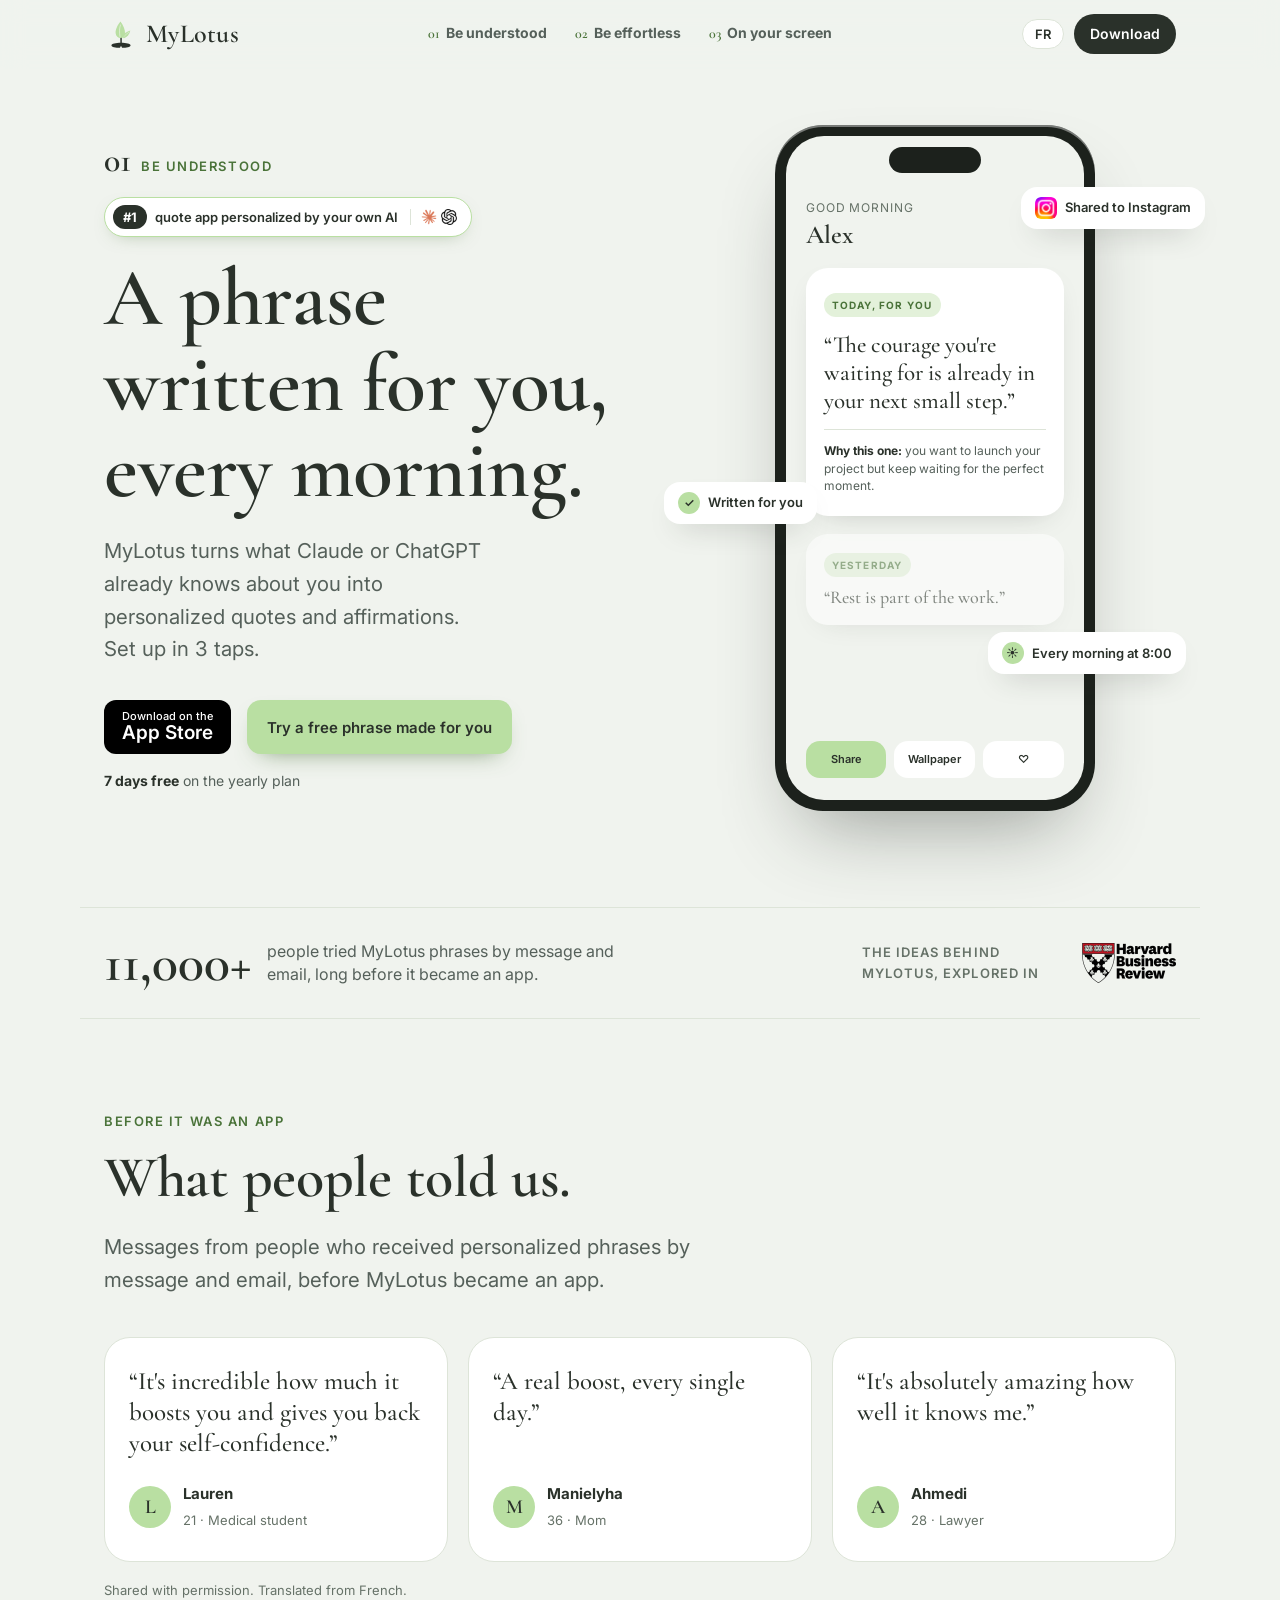
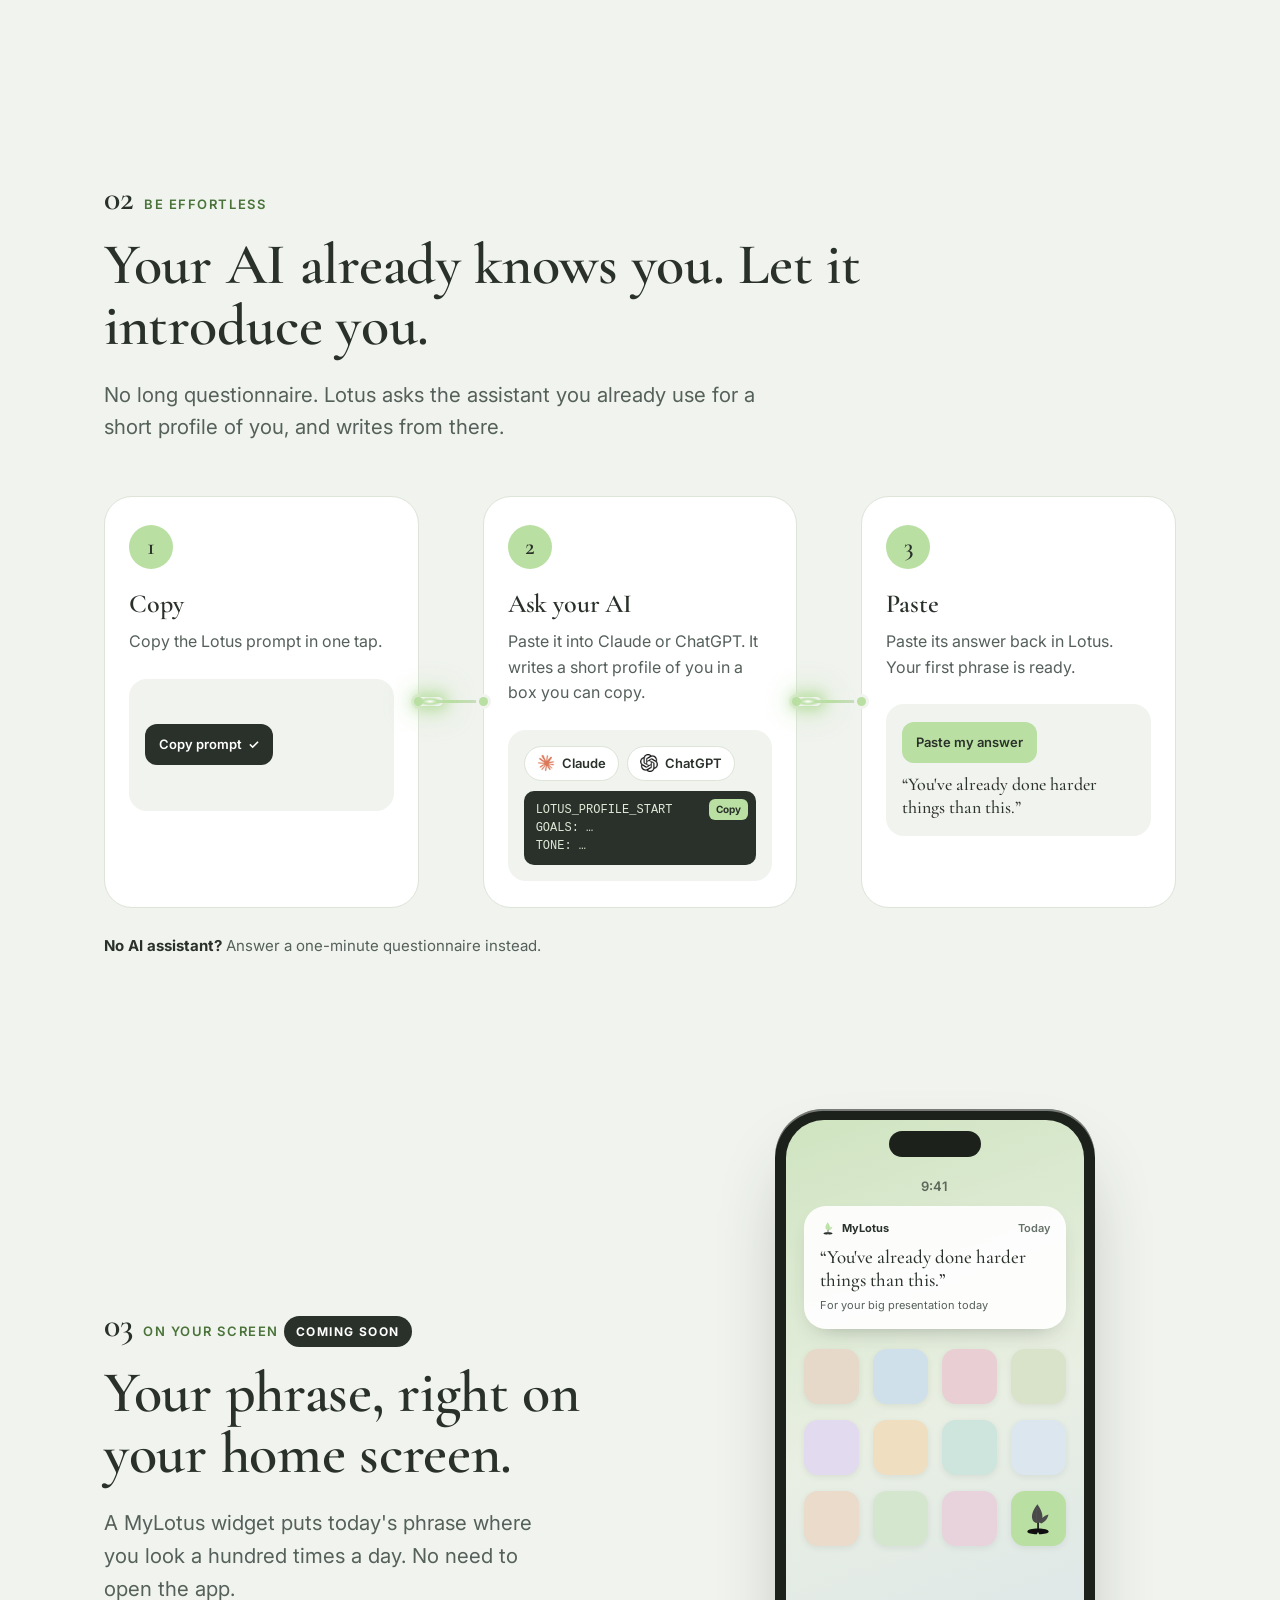
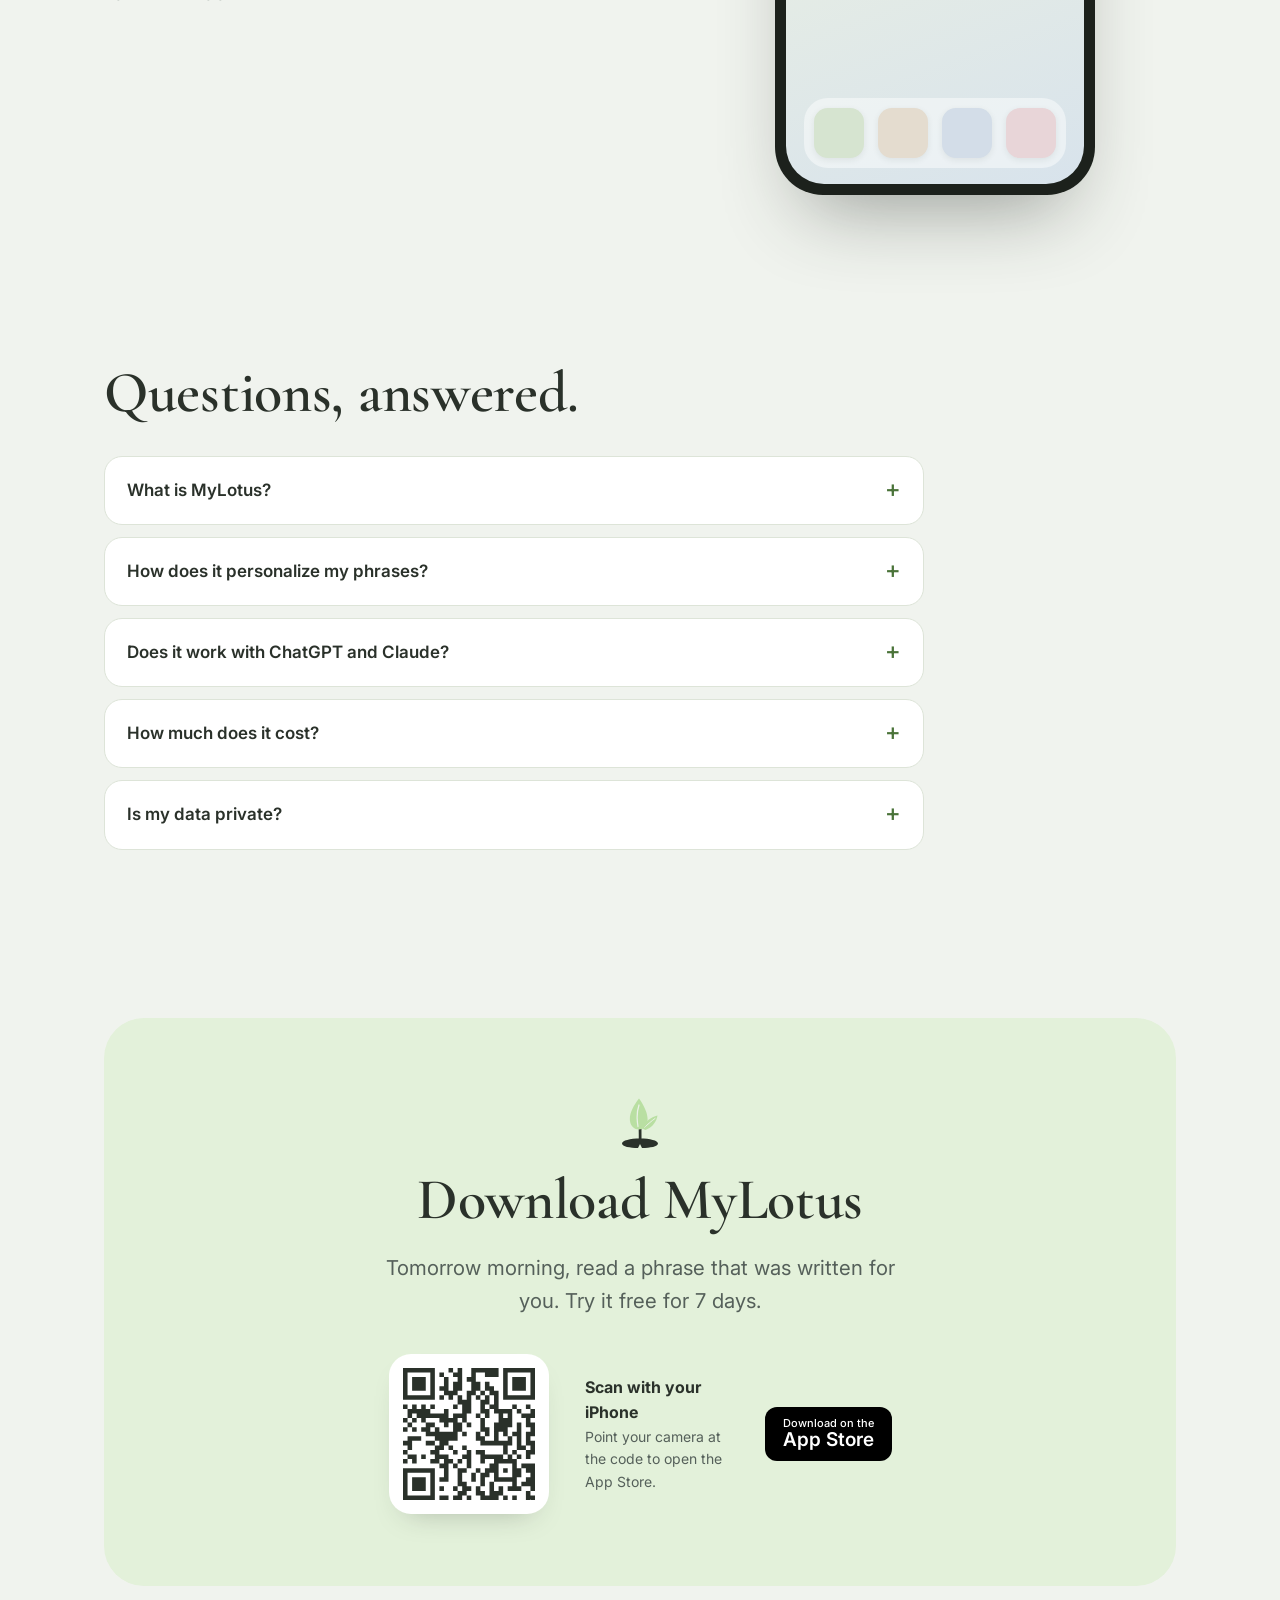
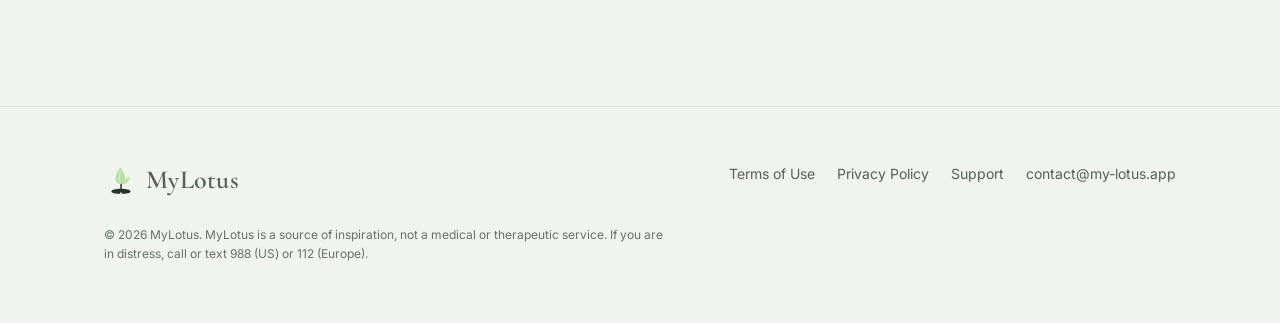
==== commit dda26383: "Remove Be you section, widget section becomes 03, Instagram badge in hero Co-Authored-By: Claude Opu" ====
--- a/index.html
+++ b/index.html
@@ -154,7 +154,7 @@
     <nav class="nav-links" aria-label="Sections">
       <a href="#one"><span>01</span><b data-i18n="nav1">Be understood</b></a>
       <a href="#two"><span>02</span><b data-i18n="nav2">Be effortless</b></a>
-      <a href="#three"><span>03</span><b data-i18n="nav3">Be you</b></a>
+      <a href="#three"><span>03</span><b data-i18n="nav3">On your screen</b></a>
     </nav>
     <div class="nav-right">
       <button class="lang-btn" id="langBtn" type="button" aria-label="Change language">FR</button>
@@ -198,6 +198,7 @@
       </div>
       <div class="float f1"><i>✓</i><span data-i18n="float1">Written for you</span></div>
       <div class="float f2"><i>☀</i><span data-i18n="float2">Every morning at 8:00</span></div>
+      <div class="float f3"><img src="/assets/instagram.png" alt="" style="width:22px;height:22px;border-radius:6px"><span data-i18n="float3">Shared to Instagram</span></div>
     </div>
   </div>
 </section>
@@ -282,37 +283,12 @@
   </div>
 </section>
 
-<!-- 03 FEATURES -->
-<section id="three">
-  <div class="container split reverse">
-    <div class="reveal">
-      <div class="eyebrow"><b>03</b><span data-i18n="eyebrow3">Be you</span></div>
-      <h2 style="margin-top:18px" data-i18n="h3">Phrases that sound like you. Because they're for you.</h2>
-      <ul class="features">
-        <li><div class="ic"><svg viewBox="0 0 24 24" fill="none" stroke="#2A312A" stroke-width="1.6" stroke-linecap="round" stroke-linejoin="round"><path d="M3 18h18M6 18a6 6 0 0 1 12 0M12 4v3M4.9 9.1l2.1 2.1M19.1 9.1 17 11.2M2 14h2M20 14h2"/></svg></div><div><strong data-i18n="f1t">A new phrase every morning</strong><span data-i18n="f1p">A quote, proverb or affirmation picked for your goals and your mood.</span></div></li>
-        <li><div class="ic"><svg viewBox="0 0 24 24" fill="none" stroke="#2A312A" stroke-width="1.6" stroke-linecap="round" stroke-linejoin="round"><path d="M2 5h6a4 4 0 0 1 4 4v11a3 3 0 0 0-3-3H2zM22 5h-6a4 4 0 0 0-4 4v11a3 3 0 0 1 3-3h7z"/></svg></div><div><strong data-i18n="f2t">The author and the “why”</strong><span data-i18n="f2p">Understand why this phrase, for you, today.</span></div></li>
-        <li><div class="ic"><svg viewBox="0 0 24 24" fill="none" stroke="#2A312A" stroke-width="1.6" stroke-linecap="round" stroke-linejoin="round"><rect x="3" y="3" width="18" height="18" rx="4"/><circle cx="9" cy="9" r="2"/><path d="m21 15-4.5-4.5L7 20"/></svg></div><div><strong data-i18n="f3t">Share it, wear it</strong><span data-i18n="f3p">Beautiful cards for Instagram, and your phrase as a wallpaper.</span></div></li>
-        <li><div class="ic"><svg viewBox="0 0 24 24" fill="none" stroke="#2A312A" stroke-width="1.6" stroke-linecap="round" stroke-linejoin="round"><path d="M9 19s-6-3.6-6-8.2A3.3 3.3 0 0 1 9 9a3.3 3.3 0 0 1 6 1.8C15 15.4 9 19 9 19z"/><path d="M15.5 6.2A3.2 3.2 0 0 1 21 8.3c0 2.6-2.2 4.9-3.9 6.3"/></svg></div><div><strong data-i18n="f4t">Couple pack</strong><span data-i18n="f4p">One mirror phrase for two, every morning.</span></div></li>
-      </ul>
-    </div>
-    <div class="split-media media-wrap reveal">
-      <div class="phone" aria-hidden="true">
-        <div class="screen" style="background:#B9DFA2;justify-content:center;padding:62px 22px 30px">
-          <img src="/assets/logo.svg" alt="" style="width:44px;margin:0 auto 22px;filter:grayscale(1) brightness(.35)">
-          <blockquote style="margin:0;font:500 27px/1.22 var(--serif);text-align:center" data-i18n="m2Quote">“Slow is still moving. Keep going.”</blockquote>
-          <div style="text-align:center;margin-top:16px;font-size:12px;letter-spacing:.12em;text-transform:uppercase;color:#2A312A;opacity:.7" data-i18n="m2Author">For Sam · MyLotus</div>
-        </div>
-      </div>
-      <div class="float f2"><img src="/assets/instagram.png" alt="" style="width:22px;height:22px;border-radius:6px"><span data-i18n="float3">Shared to Instagram</span></div>
-    </div>
-  </div>
-</section>
-
 <!-- WIDGET -->
-<section class="widget-sec">
+<section class="widget-sec" id="three">
   <div class="container split">
     <div class="reveal">
-      <span class="soon" data-i18n="wSoon">Coming soon</span>
+      <div class="eyebrow"><b>03</b><span data-i18n="eyebrow3">On your screen</span></div>
+      <span class="soon" style="margin-top:18px" data-i18n="wSoon">Coming soon</span>
       <h2 style="margin-top:16px" data-i18n="wH">Your phrase, right on your home screen.</h2>
       <p class="lead" data-i18n="wP">A MyLotus widget puts today's phrase where you look a hundred times a day. No need to open the app.</p>
     </div>
@@ -433,7 +409,7 @@
 /* =================================== */
 
 var FR = {
-  proofStat:"personnes ont essayé les phrases MyLotus par message et par e-mail, bien avant que ce soit une app.", pressLabel:"Les idées derrière MyLotus, explorées dans", revEyebrow:"Avant que ce soit une app", revH:"Ce qu’on nous a dit.", revLead:"Des messages de personnes qui recevaient des phrases personnalisées par message et par e-mail, avant que MyLotus devienne une app.", rv1:"« C’est incroyable comme ça booste et redonne confiance en soi. »", rv1w:"21 ans · Étudiante en médecine", rv2:"« Un vrai coup de boost au quotidien. »", rv2w:"36 ans · Maman", rv3:"« C’est absolument génial, à quel point ça me connaît. »", rv3w:"28 ans · Avocat", revNote:"Partagés avec leur accord.", tryBtn:"Essaie gratuitement une phrase faite pour toi", tryH:"Ta phrase gratuite, en 2 clics", tryQ1:"De quoi as-tu le plus besoin en ce moment ?", gConf:"Confiance", gCalm:"Calme", gMot:"Motivation", gLove:"Amour de soi", tryQ2:"Quel ton te parle ?", tGentle:"Doux", tDirect:"Direct", tStoic:"Stoïcien", tryGo:"Voir ma phrase", tryTag:"Un avant-goût de MyLotus", tryNote:"Dans l’app, chaque phrase est écrite à partir de ton propre profil, avec la raison derrière.", tryCta:"Reçois la tienne chaque matin, 7 jours gratuits", tryAgain:"Une autre", faqH:"Vos questions, nos réponses.", faq1q:"Qu’est-ce que MyLotus ?", faq1a:"Une app iPhone qui t’écrit chaque matin une citation, un proverbe ou une affirmation personnalisés, choisis pour tes objectifs, tes défis et le ton qui te parle.", faq2q:"Comment mes phrases sont-elles personnalisées ?", faq2a:"MyLotus te donne un prompt à coller dans Claude ou ChatGPT. Ton assistant écrit un court profil de toi à partir de ce qu’il sait déjà, tu le recolles dans l’app, et chaque phrase est écrite à partir de ce profil. Pas d’IA ? Réponds plutôt à un questionnaire d’une minute.", faq3q:"Est-ce que ça marche avec ChatGPT et Claude ?", faq3a:"Oui, avec Claude, ChatGPT ou n’importe quel assistant IA capable de répondre à un prompt. Ça prend 3 clics : copier, demander à ton IA, coller.", faq4q:"Combien ça coûte ?", faq4a:"29,99 $ par an avec 7 jours d’essai gratuit, ou 4,99 $ par mois. Les abonnements sont gérés par Apple et résiliables à tout moment.", faq5q:"Mes données sont-elles privées ?", faq5a:"Ton profil sert uniquement à écrire tes phrases. Pas de pub, tes données ne sont jamais vendues, et tu peux supprimer ton compte à tout moment dans les Réglages.", wSoon:"Bientôt", wH:"Ta phrase, directement sur ton écran d’accueil.", wP:"Le widget MyLotus met la phrase du jour là où tu regardes cent fois par jour. Pas besoin d’ouvrir l’app.", wToday:"Aujourd’hui", wQuote:"« Tu as déjà traversé plus difficile que ça. »", wWhy:"Pour ta grande présentation aujourd’hui", tryLoad:"Lotus écrit ta phrase…", moreT:"Rends-la encore plus personnelle avec ton IA", moreMsg:"La connexion à ton IA se fait dans l’app : télécharge MyLotus, copie le prompt, colle la réponse. Ta première phrase 100 % personnelle est prête en 3 clics.", firstBadge:"app de citations personnalisée par ta propre IA", resEyebrow:"La science derrière", resH:"Fondé sur la recherche, pas sur le hasard.", r1t:"Auto-affirmation", r1p:"Réfléchir à ses propres valeurs active les zones du cerveau liées à la récompense et à la perception de soi.", r2t:"Gratitude", r2p:"Les personnes qui notaient régulièrement ce dont elles étaient reconnaissantes déclaraient un meilleur bien-être que celles qui notaient leurs tracas.", r3t:"Des mots positifs, chaque jour", r3p:"Exprimer sa gratitude est régulièrement associé à plus de bonheur et de bien-être.", resNote:"Des études qui inspirent l’écriture de MyLotus. MyLotus n’est affilié à aucun de ces auteurs ni institutions.", nav1:"Être compris·e", nav2:"Sans effort", nav3:"Être soi", navCta:"Télécharger",
+  proofStat:"personnes ont essayé les phrases MyLotus par message et par e-mail, bien avant que ce soit une app.", pressLabel:"Les idées derrière MyLotus, explorées dans", revEyebrow:"Avant que ce soit une app", revH:"Ce qu’on nous a dit.", revLead:"Des messages de personnes qui recevaient des phrases personnalisées par message et par e-mail, avant que MyLotus devienne une app.", rv1:"« C’est incroyable comme ça booste et redonne confiance en soi. »", rv1w:"21 ans · Étudiante en médecine", rv2:"« Un vrai coup de boost au quotidien. »", rv2w:"36 ans · Maman", rv3:"« C’est absolument génial, à quel point ça me connaît. »", rv3w:"28 ans · Avocat", revNote:"Partagés avec leur accord.", tryBtn:"Essaie gratuitement une phrase faite pour toi", tryH:"Ta phrase gratuite, en 2 clics", tryQ1:"De quoi as-tu le plus besoin en ce moment ?", gConf:"Confiance", gCalm:"Calme", gMot:"Motivation", gLove:"Amour de soi", tryQ2:"Quel ton te parle ?", tGentle:"Doux", tDirect:"Direct", tStoic:"Stoïcien", tryGo:"Voir ma phrase", tryTag:"Un avant-goût de MyLotus", tryNote:"Dans l’app, chaque phrase est écrite à partir de ton propre profil, avec la raison derrière.", tryCta:"Reçois la tienne chaque matin, 7 jours gratuits", tryAgain:"Une autre", faqH:"Vos questions, nos réponses.", faq1q:"Qu’est-ce que MyLotus ?", faq1a:"Une app iPhone qui t’écrit chaque matin une citation, un proverbe ou une affirmation personnalisés, choisis pour tes objectifs, tes défis et le ton qui te parle.", faq2q:"Comment mes phrases sont-elles personnalisées ?", faq2a:"MyLotus te donne un prompt à coller dans Claude ou ChatGPT. Ton assistant écrit un court profil de toi à partir de ce qu’il sait déjà, tu le recolles dans l’app, et chaque phrase est écrite à partir de ce profil. Pas d’IA ? Réponds plutôt à un questionnaire d’une minute.", faq3q:"Est-ce que ça marche avec ChatGPT et Claude ?", faq3a:"Oui, avec Claude, ChatGPT ou n’importe quel assistant IA capable de répondre à un prompt. Ça prend 3 clics : copier, demander à ton IA, coller.", faq4q:"Combien ça coûte ?", faq4a:"29,99 $ par an avec 7 jours d’essai gratuit, ou 4,99 $ par mois. Les abonnements sont gérés par Apple et résiliables à tout moment.", faq5q:"Mes données sont-elles privées ?", faq5a:"Ton profil sert uniquement à écrire tes phrases. Pas de pub, tes données ne sont jamais vendues, et tu peux supprimer ton compte à tout moment dans les Réglages.", wSoon:"Bientôt", wH:"Ta phrase, directement sur ton écran d’accueil.", wP:"Le widget MyLotus met la phrase du jour là où tu regardes cent fois par jour. Pas besoin d’ouvrir l’app.", wToday:"Aujourd’hui", wQuote:"« Tu as déjà traversé plus difficile que ça. »", wWhy:"Pour ta grande présentation aujourd’hui", tryLoad:"Lotus écrit ta phrase…", moreT:"Rends-la encore plus personnelle avec ton IA", moreMsg:"La connexion à ton IA se fait dans l’app : télécharge MyLotus, copie le prompt, colle la réponse. Ta première phrase 100 % personnelle est prête en 3 clics.", firstBadge:"app de citations personnalisée par ta propre IA", resEyebrow:"La science derrière", resH:"Fondé sur la recherche, pas sur le hasard.", r1t:"Auto-affirmation", r1p:"Réfléchir à ses propres valeurs active les zones du cerveau liées à la récompense et à la perception de soi.", r2t:"Gratitude", r2p:"Les personnes qui notaient régulièrement ce dont elles étaient reconnaissantes déclaraient un meilleur bien-être que celles qui notaient leurs tracas.", r3t:"Des mots positifs, chaque jour", r3p:"Exprimer sa gratitude est régulièrement associé à plus de bonheur et de bien-être.", resNote:"Des études qui inspirent l’écriture de MyLotus. MyLotus n’est affilié à aucun de ces auteurs ni institutions.", nav1:"Être compris·e", nav2:"Sans effort", nav3:"Sur ton écran", navCta:"Télécharger",
   eyebrow1:"Être compris·e", h1:"Une phrase écrite pour toi, chaque matin.",
   lead1:"MyLotus transforme ce que Claude ou ChatGPT sait déjà de toi en citations et affirmations personnalisées. Prêt en 3 clics.",
   trial:"<strong>7 jours gratuits</strong> avec l'offre annuelle",
@@ -448,7 +424,7 @@
   s3t:"Colle", s3p:"Colle sa réponse dans Lotus. Ta première phrase est prête.", s3m:"Coller ma réponse",
   s3q:"« Tu as déjà traversé plus difficile que ça. »",
   alt:"<b>Pas d'assistant IA ?</b> Réponds plutôt à un questionnaire d'une minute.",
-  eyebrow3:"Être soi", h3:"Des phrases qui te ressemblent. Parce qu'elles sont pour toi.",
+  eyebrow3:"Sur ton écran", h3:"Des phrases qui te ressemblent. Parce qu'elles sont pour toi.",
   f1t:"Une nouvelle phrase chaque matin", f1p:"Une citation, un proverbe ou une affirmation choisis pour tes objectifs et ton humeur.",
   f2t:"L'auteur et le « pourquoi »", f2p:"Comprends pourquoi cette phrase, pour toi, aujourd'hui.",
   f3t:"Partage-la, garde-la", f3p:"De belles cartes pour Instagram, et ta phrase en fond d'écran.",
--- a/assets/site.css
+++ b/assets/site.css
@@ -311,3 +311,6 @@
 .app-ic.lotus img{width:70%;filter:grayscale(1) brightness(.35)}
 .dock{margin-top:auto;display:grid;grid-template-columns:repeat(4,1fr);gap:14px;background:rgba(255,255,255,.45);border-radius:24px;padding:10px}
 @media (max-width:960px){.widget-sec{padding:24px 0 72px}}
+
+.f3{top:9%;right:-6%}
+@media (max-width:520px){.f3{right:0;top:4%}}
